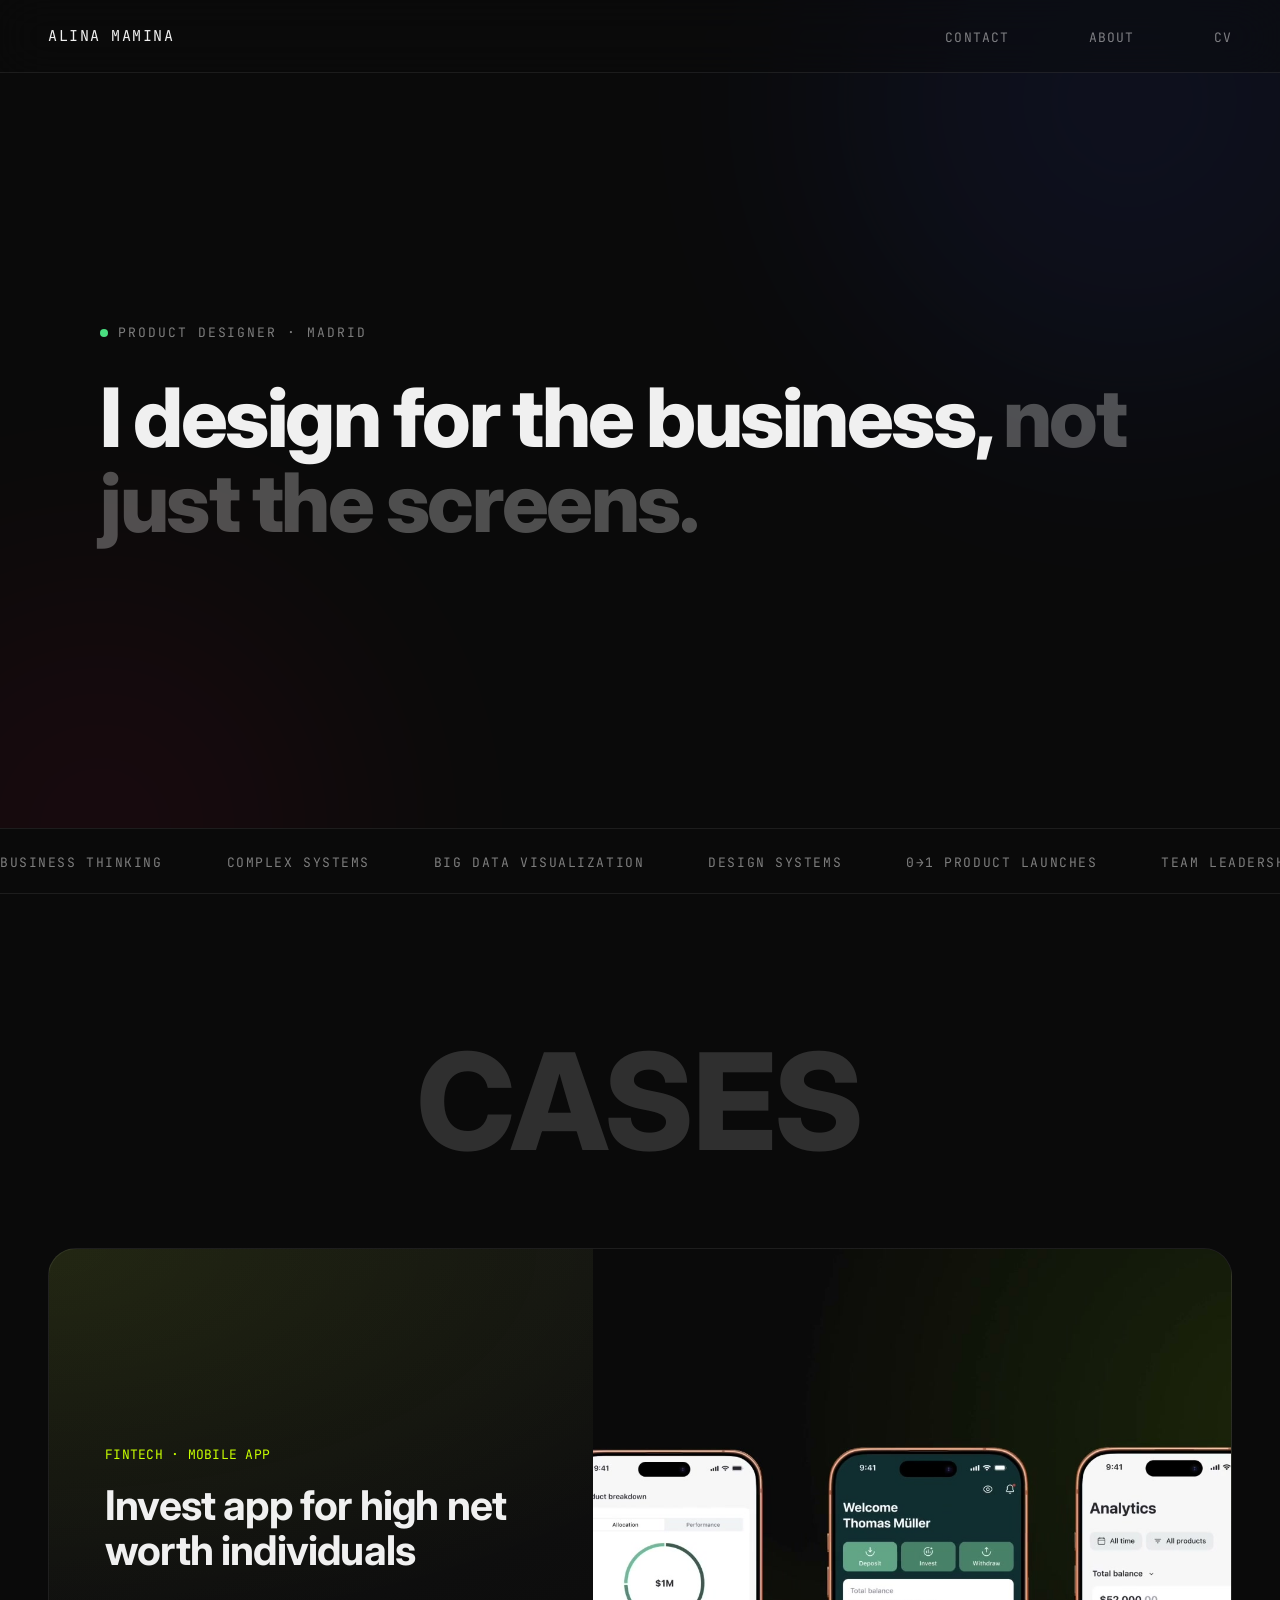
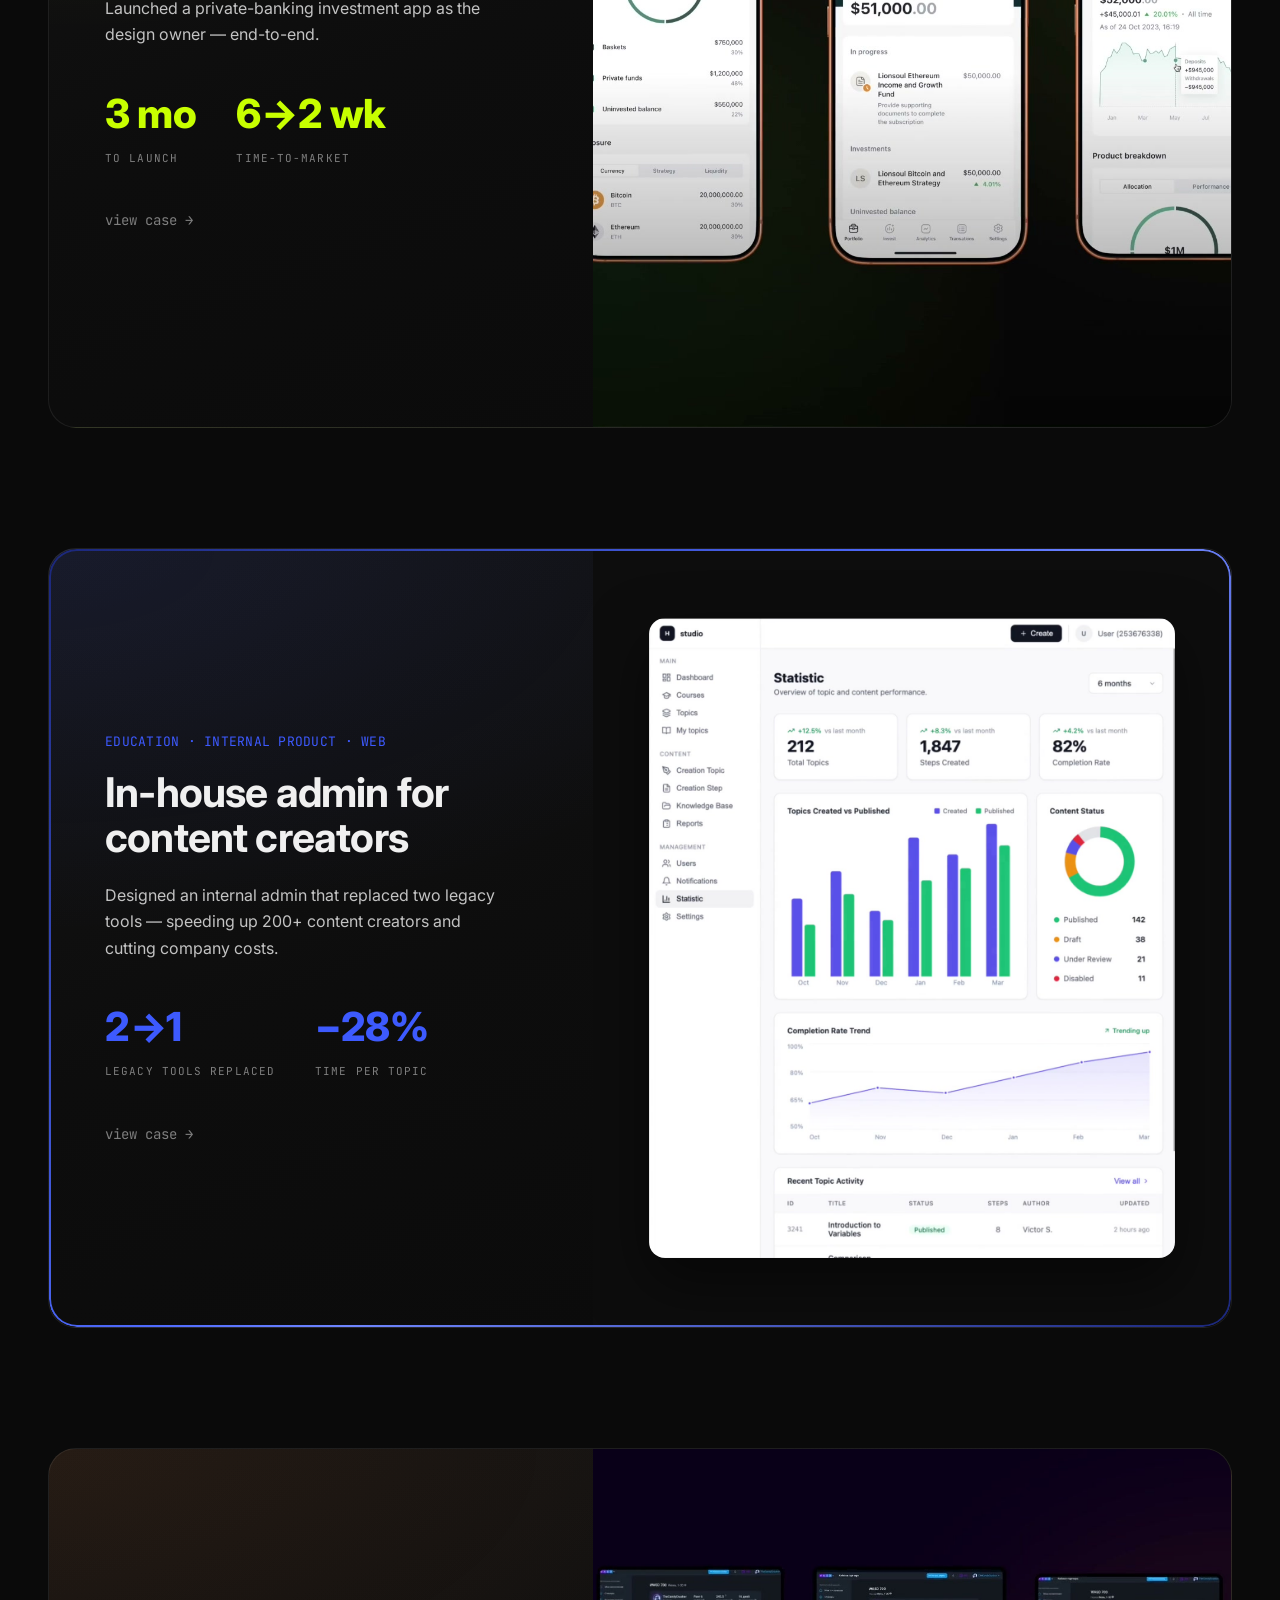
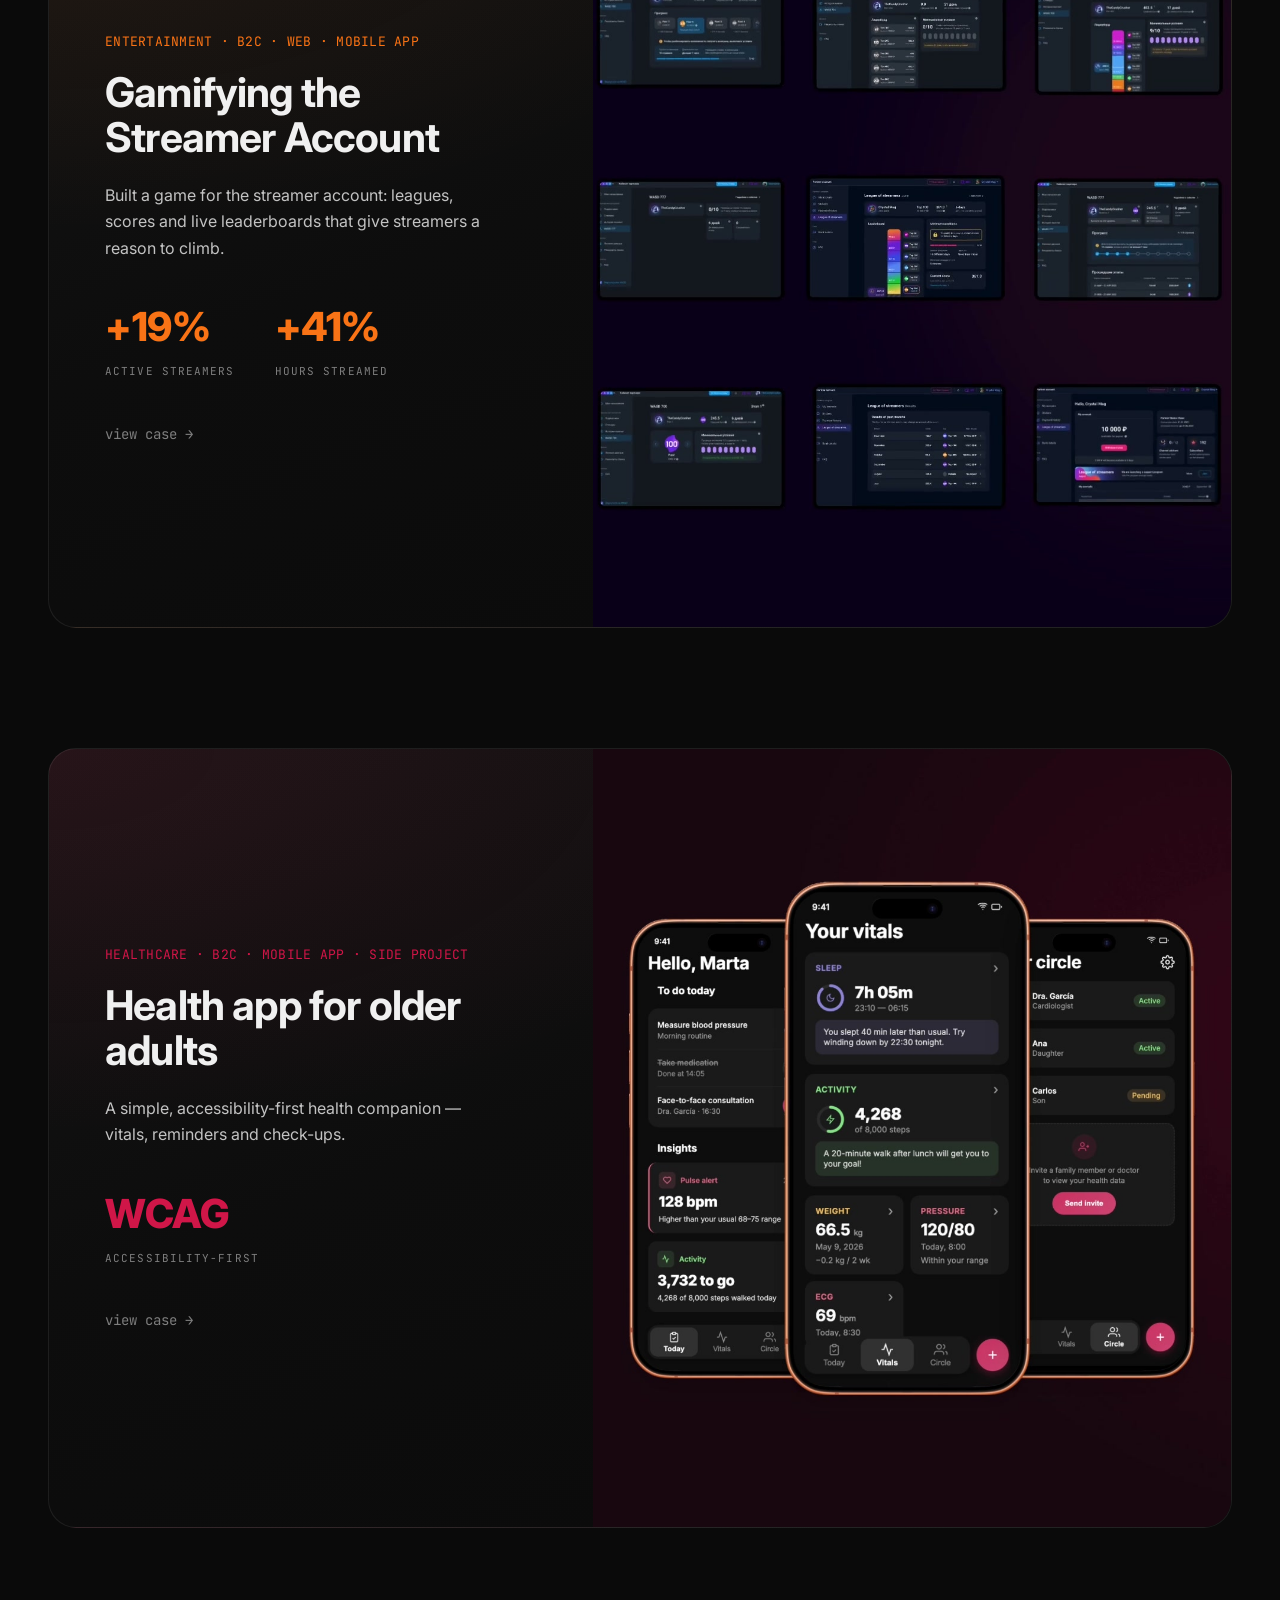
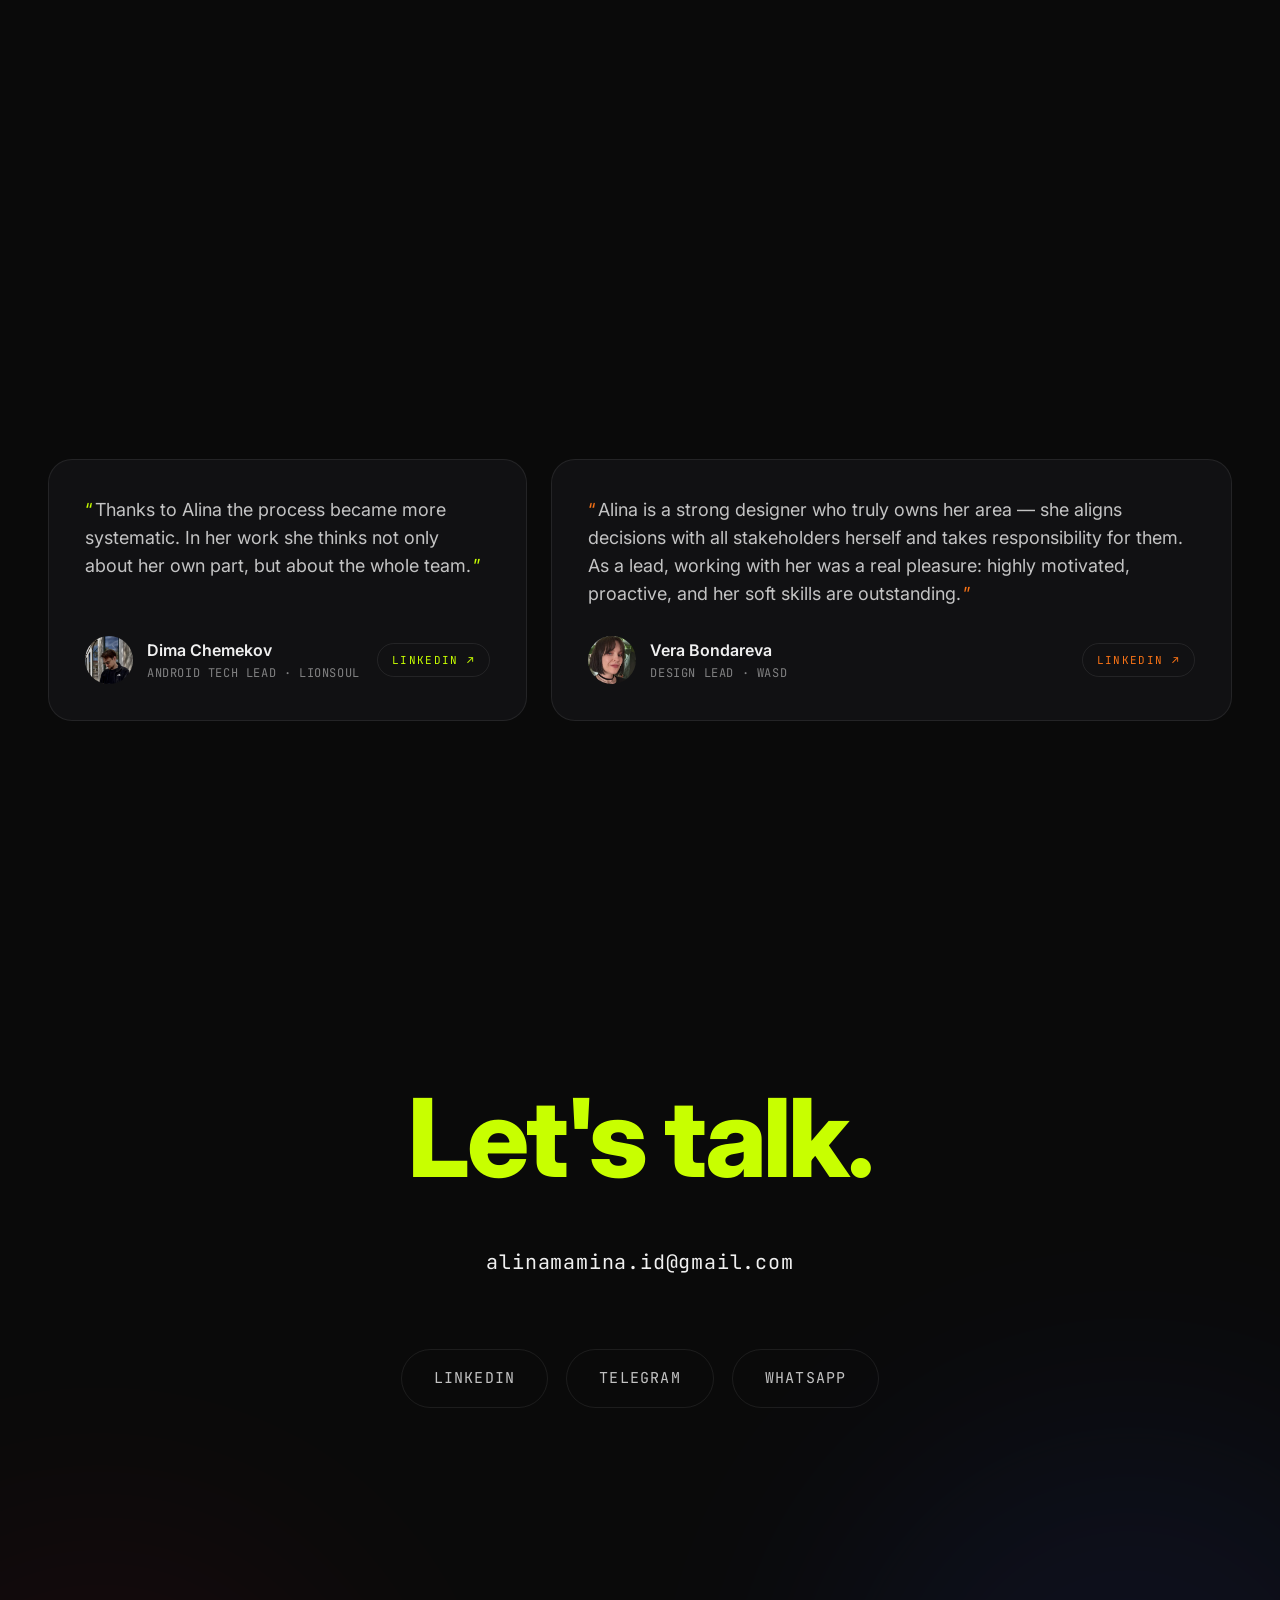
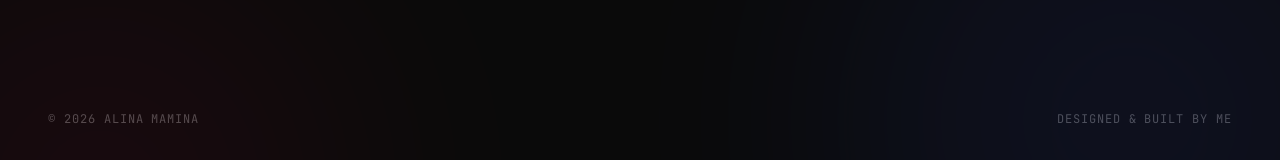
==== index.html @ 45f823ac "Analytics: track CV opens, social link clicks (platform), Health vision-filter tests" ====
<!doctype html>
<html lang="en">
<head>
<meta charset="utf-8">
<meta name="viewport" content="width=device-width,initial-scale=1">
<title>Alina Mamina — Product Designer</title>
<meta name="description" content="Product designer with a business mindset.">
<meta name="author" content="Alina Mamina">
<meta name="theme-color" content="#0a0a0a">
<link rel="icon" type="image/svg+xml" href="assets/favicon.svg">
<meta property="og:type" content="website">
<meta property="og:title" content="Alina Mamina — Product Designer">
<meta property="og:description" content="Product designer with a business mindset.">
<meta property="og:image" content="https://alinamamina-design.github.io/portfolio/covers/og-home.png">
<meta property="og:url" content="https://alinamamina-design.github.io/portfolio/">
<meta name="twitter:card" content="summary_large_image">
<link rel="preconnect" href="https://fonts.googleapis.com">
<link rel="preconnect" href="https://fonts.gstatic.com" crossorigin>
<link href="https://fonts.googleapis.com/css2?family=Inter:wght@300;400;500;600;700;800&family=JetBrains+Mono:wght@400;500;700&display=swap" rel="stylesheet">
<style>
*, *::before, *::after { box-sizing: border-box; margin: 0; padding: 0; }
:root{
  --bg:#0a0a0a; --surface:#111113; --border:rgba(255,255,255,0.08);
  --text:#f0f0f0; --text-80:rgba(240,240,240,0.8); --text-50:rgba(240,240,240,0.5); --text-30:rgba(240,240,240,0.3);
  --mono:'JetBrains Mono',monospace; --sans:'Inter',system-ui,sans-serif;
  --c-hyper:#3d5afe; --c-wasd:#f97316; --c-lion:#c8ff00; --c-health:#D01648;
}
html{scroll-behavior:smooth;overflow-x:hidden}
body{background:var(--bg);color:var(--text);font-family:var(--sans);line-height:1.5;overflow-x:hidden;-webkit-font-smoothing:antialiased}
img{display:block;max-width:100%}
video{display:block}
a{color:inherit;text-decoration:none}
.container{max-width:1280px;margin:0 auto;padding:0 48px}

/* ── Nav ── */
.nav{position:fixed;top:0;left:0;right:0;z-index:100;display:flex;align-items:center;justify-content:space-between;
  padding:24px 48px;background:rgba(10,10,10,0.4);backdrop-filter:blur(24px);-webkit-backdrop-filter:blur(24px);border-bottom:1px solid var(--border)}
.nav-logo{font-family:var(--mono);font-size:15px;letter-spacing:.1em;text-transform:uppercase;color:var(--text)}
.nav-links{display:flex;gap:80px;list-style:none}
.nav-links a{font-family:var(--mono);font-size:13px;letter-spacing:.08em;text-transform:uppercase;color:var(--text-50);transition:color .2s}
.nav-links a:hover{color:var(--text)}
.nav-burger{display:none;background:transparent;border:0;cursor:pointer;width:32px;height:32px;padding:0;position:relative;z-index:101}
.nav-burger span{display:block;position:absolute;left:6px;right:6px;height:1.5px;background:var(--text);border-radius:1px;transition:transform .25s,opacity .2s,top .25s}
.nav-burger span:nth-child(1){top:10px}
.nav-burger span:nth-child(2){top:15px}
.nav-burger span:nth-child(3){top:20px}
body.menu-open .nav-burger span:nth-child(1){top:15px;transform:rotate(45deg)}
body.menu-open .nav-burger span:nth-child(2){opacity:0}
body.menu-open .nav-burger span:nth-child(3){top:15px;transform:rotate(-45deg)}

/* ── Section label ── */
.section-label{font-family:var(--mono);font-size:11px;letter-spacing:.15em;text-transform:uppercase;color:var(--text-50);margin-bottom:16px;display:flex;align-items:center;gap:8px}
.section-label::before{content:'//';color:var(--text-30)}

/* ── Hero ── */
.hero{min-height:92vh;display:flex;flex-direction:column;justify-content:center;position:relative;overflow:hidden;padding-top:80px}
.hero-glow{position:absolute;inset:0;pointer-events:none;z-index:0}
.hero-glow::before{content:'';position:absolute;top:-200px;right:-150px;width:600px;height:600px;border-radius:50%;background:var(--c-hyper);opacity:.08;filter:blur(120px)}
.hero-glow::after{content:'';position:absolute;bottom:-250px;left:-150px;width:500px;height:500px;border-radius:50%;background:var(--c-health);opacity:.07;filter:blur(120px)}
.hero-inner{position:relative;z-index:2}
.hero-kicker{font-family:var(--mono);font-size:13px;letter-spacing:.15em;text-transform:uppercase;color:var(--text-50);margin-bottom:32px;display:flex;align-items:center;gap:10px}
.hero-kicker .dot{width:8px;height:8px;border-radius:50%;background:#4ade80;display:inline-block;animation:pulse 2s infinite}
@keyframes pulse{0%,100%{opacity:1}50%{opacity:.4}}
.hero-title{font-size:clamp(44px,6.4vw,92px);font-weight:800;letter-spacing:-0.03em;line-height:1.04;max-width:1080px;margin-bottom:40px}
.hero-title .dim{color:var(--text-30)}
.hero-sub{font-size:19px;line-height:1.65;color:var(--text-80);max-width:560px;margin-bottom:56px}
.hero-row{display:flex;align-items:center;gap:40px;flex-wrap:wrap}
.hero-btn{font-family:var(--mono);font-size:14px;letter-spacing:.08em;text-transform:uppercase;color:var(--bg);background:var(--text);padding:16px 32px;border-radius:100px;transition:transform .25s,opacity .25s;display:inline-block}
.hero-btn:hover{transform:translateY(-2px);opacity:.9}
.hero-link{font-family:var(--mono);font-size:14px;letter-spacing:.08em;text-transform:uppercase;color:var(--text-50);transition:color .25s}
.hero-link:hover{color:var(--text)}

/* ── Marquee strip ── */
.strip{border-top:1px solid var(--border);border-bottom:1px solid var(--border);padding:20px 0;overflow:hidden;white-space:nowrap;position:relative;z-index:2;background:var(--bg)}
.strip-track{display:inline-block;animation:marquee 40s linear infinite}
.strip span{font-family:var(--mono);font-size:13px;letter-spacing:.12em;text-transform:uppercase;color:var(--text-50);margin-right:64px}
@keyframes marquee{from{transform:translateX(0)}to{transform:translateX(-50%)}}

/* ── Section heading ── */
.work{padding:140px 0 60px}
.work-head{display:flex;justify-content:center;margin-bottom:80px}
.ghost-title{font-size:clamp(64px,10.5vw,170px);font-weight:800;letter-spacing:-0.01em;line-height:1;text-transform:uppercase;white-space:nowrap;user-select:none;color:rgba(240,240,240,0.16)}

/* ── Case card (generalized from WASD card) ── */
.cases{display:flex;flex-direction:column;gap:120px}
.case{position:relative;display:grid;grid-template-columns:.92fr 1.08fr;height:780px;
  background:radial-gradient(120% 90% at 0% 0%, var(--glow), transparent 55%),linear-gradient(160deg,#141414 0%,#0d0d0d 45%,#0a0a0a 100%);
  border:1px solid var(--border);border-radius:28px;overflow:hidden;transform:translateZ(0);transition:box-shadow .35s ease}
.case::after{content:'';position:absolute;top:-120px;right:-100px;width:460px;height:460px;border-radius:50%;background:var(--c);opacity:.10;filter:blur(120px);pointer-events:none;z-index:0;transition:opacity .35s}
.case-text{position:relative;z-index:2;padding:56px;display:flex;flex-direction:column;justify-content:center}
.case .tag{font-family:var(--mono);font-size:13px;color:var(--c);letter-spacing:.02em;display:block;margin-bottom:18px}
.case .title{font-weight:700;letter-spacing:-0.02em;line-height:1.1;font-size:clamp(32px,3.2vw,46px)}
.case .desc{color:var(--text-80);line-height:1.65;margin-top:22px;max-width:92%}
.case .stats{display:flex;gap:40px;margin-top:36px}
.case .stat-num{font-size:40px;font-weight:800;color:var(--c);letter-spacing:-0.01em}
.case .stat-lbl{font-family:var(--mono);font-size:11px;letter-spacing:.1em;text-transform:uppercase;color:var(--text-50);margin-top:6px}
.case .cta{font-family:var(--mono);font-size:14px;color:var(--text-50);margin-top:44px;display:inline-flex;align-items:center;gap:8px;transition:color .25s}
.case .cta .arrow{transition:transform .3s ease}

.case-media{position:relative;z-index:1;overflow:hidden;display:flex;align-items:center;justify-content:center;background:var(--media)}
/* fill media (video / wide screenshot) */
.case-media.cover video,.case-media.cover img{width:100%;height:100%;object-fit:cover}
.case-media.hover-rev{position:relative}
.case-media.hover-rev video{position:absolute;inset:0;transition:opacity .15s linear}
.case-media.hover-rev .v-rev{opacity:0}
.case-media.hover-rev.is-rev .v-fwd{opacity:0}
.case-media.hover-rev.is-rev .v-rev{opacity:1}
/* framed media (floating UI with padding + rounded corners) */
.case-media.framed{padding:56px;position:relative;z-index:1;background:#0d0d0d}
.case-media.framed video,.case-media.framed img{width:auto;height:auto;max-width:100%;max-height:100%;object-fit:contain;border-radius:16px;box-shadow:0 24px 60px rgba(0,0,0,.5)}
/* device media (portrait phone) */
.case-media.device{align-items:flex-end}
.case-media.device::before{content:'';position:absolute;inset:0;background:radial-gradient(75% 75% at 50% 25%, var(--glow2,rgba(255,255,255,.10)), transparent 70%)}
.case-media.device img{position:relative;z-index:2;width:58%;transform:translateY(8%);filter:drop-shadow(0 26px 56px rgba(0,0,0,.5))}

.case.gborder::before{content:'';position:absolute;inset:0;border-radius:28px;padding:2px;
  background:linear-gradient(135deg,#1b277a 0%,#4f6bff 45%,#6f86ff 55%,#1b277a 100%);
  -webkit-mask:linear-gradient(#000 0 0) content-box,linear-gradient(#000 0 0);
  -webkit-mask-composite:xor;mask-composite:exclude;pointer-events:none;z-index:4}
.case:hover{box-shadow:0 0 0 1px var(--c)}
.case:hover::after{opacity:.20}
.case:hover .cta{color:var(--c)}
.case:hover .cta .arrow{transform:translateX(5px)}

/* ── Testimonials ── */
.quotes{padding:100px 0 60px}
.quotes-head{margin-bottom:56px}
.quotes-title{font-size:clamp(32px,4vw,52px);font-weight:700;letter-spacing:-0.02em;line-height:1.12}
.quotes-title .hl{color:var(--c-health)}
.tgrid{display:grid;grid-template-columns:repeat(12,1fr);gap:24px}
.tcard{background:var(--surface);border:1px solid var(--border);border-radius:24px;padding:36px;display:flex;flex-direction:column;grid-column:span 6}
.tcard.t7{grid-column:span 7}
.tcard.t5{grid-column:span 5}
.tcard.wide{grid-column:1/-1}
.tquote{font-size:18px;line-height:1.55;color:var(--text-80);margin-bottom:28px;flex:1}
.tquote::before{content:'“';color:var(--accent,var(--c-wasd));margin-right:2px}
.tquote::after{content:'”';color:var(--accent,var(--c-wasd));margin-left:2px}
.tauthor{display:flex;align-items:center;gap:14px}
.tphoto{width:48px;height:48px;border-radius:50%;object-fit:cover;flex-shrink:0}
.tinfo{flex:1}
.tname{font-size:16px;font-weight:600}
.trole{font-family:var(--mono);font-size:12px;letter-spacing:.05em;text-transform:uppercase;color:var(--text-50);margin-top:2px}
.tlink{font-family:var(--mono);font-size:11px;letter-spacing:.12em;text-transform:uppercase;color:var(--accent,var(--c-wasd));border:1px solid var(--border);padding:8px 14px;border-radius:100px;transition:border-color .2s}
.tlink:hover{border-color:var(--accent,var(--c-wasd))}

/* ── Contact / footer ── */
.page-end{position:relative;overflow:hidden}
.page-end::before{content:'';position:absolute;bottom:-260px;right:-150px;width:600px;height:600px;border-radius:50%;background:var(--c-hyper);opacity:.08;filter:blur(120px);pointer-events:none}
.page-end::after{content:'';position:absolute;bottom:-280px;left:-150px;width:500px;height:500px;border-radius:50%;background:var(--c-health);opacity:.07;filter:blur(120px);pointer-events:none}
.contact{padding:300px 0 270px;position:relative;text-align:center}
.contact-inner{position:relative;z-index:2}
.contact .section-label{justify-content:center}
.contact-title{font-size:clamp(52px,8.5vw,120px);font-weight:800;letter-spacing:-0.03em;line-height:1.05;margin-bottom:52px;color:var(--c-lion)}
.contact-sub{font-size:18px;color:var(--text-80);max-width:520px;margin:0 auto 44px}
.contact-email{font-family:var(--mono);font-size:clamp(15px,1.8vw,20px);letter-spacing:.04em;color:var(--text);transition:color .25s}
.contact-email:hover{color:var(--c-lion)}
.socials{display:flex;justify-content:center;gap:18px;flex-wrap:wrap;margin-top:72px}
.social-btn{font-family:var(--mono);font-size:15px;letter-spacing:.08em;text-transform:uppercase;color:var(--text-80);border:1px solid var(--border);padding:17px 32px;border-radius:100px;transition:color .25s,border-color .25s,transform .25s}
.social-btn:hover{color:var(--sc,var(--c-lion));border-color:var(--sc,var(--c-lion));transform:translateY(-2px)}
.footer{padding:32px 48px;display:flex;justify-content:space-between;align-items:center}
.footer span{font-family:var(--mono);font-size:12px;letter-spacing:.08em;text-transform:uppercase;color:var(--text-30)}

/* ── Reveal ── */
.reveal{opacity:1;transform:none}
html.js .reveal{opacity:0;transform:translateY(16px);transition:opacity .7s ease,transform .7s ease}
html.js .reveal.visible{opacity:1;transform:none}
@media (prefers-reduced-motion:reduce){*,*::before,*::after{animation-duration:.001ms!important;animation-iteration-count:1!important;transition-duration:.001ms!important;scroll-behavior:auto!important}}

/* ── Responsive ── */
@media (max-width:1000px){
  .nav{flex-wrap:wrap}
  .nav-burger{display:block}
  .nav-links{position:static;flex-basis:100%;min-width:100%;flex-direction:column;gap:0;max-height:0;overflow:hidden;opacity:0;pointer-events:none;transition:max-height .3s ease,opacity .25s ease,padding .3s ease}
  .nav-links a{display:block;font-family:var(--sans);font-size:44px;font-weight:800;letter-spacing:-0.03em;line-height:1.1;text-transform:none;color:#fff;padding:16px 0}
  body.menu-open .nav-links{max-height:80vh;opacity:1;pointer-events:auto;padding:8px 0 16px}
  .case{grid-template-columns:1fr;height:auto}
  .case .cta{display:none}
  .case-media{min-height:300px}
  .case-media.device img{width:46%}
  .tgrid{grid-template-columns:1fr}
  .tcard,.tcard.t7,.tcard.t5{grid-column:auto}
}
@media (max-width:700px){
  .container{padding:0 24px}
  .nav{padding:16px 24px}
  .hero{min-height:88vh;justify-content:flex-start;padding:104px 0 56px}
  .hero-title{font-size:clamp(46px,14vw,68px);margin-bottom:0}
  .work{padding:96px 0 40px}
  .case-text{padding:36px}
  .case .desc{max-width:100%}
  .case .stats{gap:28px}
  .case-media.device img{width:60%}
  .case-media.framed{padding:24px}
  .tcard{padding:28px}
  .contact{padding:90px 0 70px}
  .contact-title{margin-bottom:32px}
  .socials{margin-top:48px}
  .tauthor{flex-wrap:wrap}
  .tlink{flex-basis:100%;text-align:center;margin-top:12px}
  .footer{padding:24px;flex-direction:column;gap:8px}
}
</style>
<script>document.documentElement.classList.add('js')</script>
</head>
<body>

<nav class="nav">
  <a class="nav-logo" href="index.html">Alina Mamina</a>
  <button class="nav-burger" aria-label="Open menu" aria-expanded="false"
    onclick="document.body.classList.toggle('menu-open');this.setAttribute('aria-expanded',document.body.classList.contains('menu-open'));">
    <span></span><span></span><span></span>
  </button>
  <ul class="nav-links">
    <li><a href="#contact">Contact</a></li>
    <li><a href="about.html">About</a></li>
    <li><a href="https://docs.google.com/document/d/14BQ60RLtn9UqW3jtOu4Pa4d_0MMHYRSp/edit" target="_blank" rel="noopener">CV</a></li>
  </ul>
</nav>

<!-- ── Hero ── -->
<header class="hero">
  <div class="hero-glow"></div>
  <div class="container hero-inner">
    <p class="hero-kicker"><span class="dot"></span>Product Designer · Madrid</p>
    <h1 class="hero-title">I design for the business, <span class="dim">not just the screens.</span></h1>
  </div>
</header>

<!-- ── Skills strip ── -->
<div class="strip" aria-hidden="true">
  <div class="strip-track">
    <span>Business thinking</span><span>Complex systems</span><span>Big data visualization</span><span>Design systems</span><span>0→1 product launches</span><span>Team leadership</span><span>End-to-end delivery</span>
    <span>Business thinking</span><span>Complex systems</span><span>Big data visualization</span><span>Design systems</span><span>0→1 product launches</span><span>Team leadership</span><span>End-to-end delivery</span>
  </div>
</div>

<!-- ── Work ── -->
<section class="work" id="work">
  <div class="container">
    <div class="work-head reveal"><h2 class="ghost-title">Cases</h2></div>
    <div class="cases">

      <!-- Lionsoul -->
      <a class="case reveal" href="lionsoul/"
         style="--c:var(--c-lion);--glow:rgba(200,255,0,0.08);--media:#0e3b34;--glow2:rgba(200,255,0,0.10)">
        <div class="case-text">
          <span class="tag">FINTECH · MOBILE APP</span>
          <h2 class="title">Invest app for high net worth individuals</h2>
          <p class="desc">Launched a private-banking investment app as the design owner — end-to-end.</p>
          <div class="stats">
            <div><div class="stat-num">3 mo</div><div class="stat-lbl">To launch</div></div>
            <div><div class="stat-num">6→2 wk</div><div class="stat-lbl">Time-to-market</div></div>
          </div>
          <span class="cta">view case <span class="arrow">→</span></span>
        </div>
        <div class="case-media cover">
          <video class="hover-play" muted playsinline preload="metadata" poster="lionsoul/lion-poster.jpg?v=7">
            <source src="lionsoul/lion-clean.mp4?v=7" type="video/mp4">
          </video>
        </div>
      </a>

      <!-- Hyperstudio -->
      <a class="case gborder reveal" href="hyperstudio/"
         style="--c:var(--c-hyper);--glow:rgba(61,90,254,0.10);--media:#0d0d0d">
        <div class="case-text">
          <span class="tag">EDUCATION · INTERNAL PRODUCT · WEB</span>
          <h2 class="title">In-house admin for content creators</h2>
          <p class="desc">Designed an internal admin that replaced two legacy tools — speeding up 200+ content creators and cutting company costs.</p>
          <div class="stats">
            <div><div class="stat-num">2→1</div><div class="stat-lbl">Legacy tools replaced</div></div>
            <div><div class="stat-num">−28%</div><div class="stat-lbl">Time per topic</div></div>
          </div>
          <span class="cta">view case <span class="arrow">→</span></span>
        </div>
        <div class="case-media framed">
          <video class="hover-play" muted playsinline preload="metadata" poster="hyperstudio/hyper-poster.jpg">
            <source src="hyperstudio/hyper-clean.webm" type="video/webm">
            <source src="hyperstudio/hyper-clean.mp4" type="video/mp4">
          </video>
        </div>
      </a>

      <!-- WASD -->
      <a class="case reveal" href="wasd/"
         style="--c:var(--c-wasd);--glow:rgba(249,115,22,0.08);--media:#140629">
        <div class="case-text">
          <span class="tag">ENTERTAINMENT · B2C · WEB · MOBILE APP</span>
          <h2 class="title">Gamifying the Streamer Account</h2>
          <p class="desc">Built a game for the streamer account: leagues, scores and live leaderboards that give streamers a reason to climb.</p>
          <div class="stats">
            <div><div class="stat-num">+19%</div><div class="stat-lbl">Active streamers</div></div>
            <div><div class="stat-num">+41%</div><div class="stat-lbl">Hours streamed</div></div>
          </div>
          <span class="cta">view case <span class="arrow">→</span></span>
        </div>
        <div class="case-media cover">
          <video class="hover-play" muted playsinline preload="metadata" poster="wasd/wasd-poster.jpg?v=4">
            <source src="wasd/wasd-clean.mp4?v=4" type="video/mp4">
          </video>
        </div>
      </a>

      <!-- Health -->
      <a class="case reveal" href="healthcare/"
         style="--c:var(--c-health);--glow:rgba(208,22,72,0.10);--media:#19090f;--glow2:rgba(208,22,72,0.16)">
        <div class="case-text">
          <span class="tag">HEALTHCARE · B2C · MOBILE APP · SIDE PROJECT</span>
          <h2 class="title">Health app for older adults</h2>
          <p class="desc">A simple, accessibility-first health companion — vitals, reminders and check-ups.</p>
          <div class="stats">
            <div><div class="stat-num">WCAG</div><div class="stat-lbl">Accessibility-first</div></div>
          </div>
          <span class="cta">view case <span class="arrow">→</span></span>
        </div>
        <div class="case-media cover">
          <video class="hover-play" muted playsinline preload="metadata" poster="healthcare/health-poster.jpg">
            <source src="healthcare/health-clean.mp4" type="video/mp4">
          </video>
        </div>
      </a>

    </div>
  </div>
</section>

<!-- ── Testimonials ── -->
<section class="quotes" id="testimonials">
  <div class="container">
    <div class="quotes-head reveal">
      <h2 class="quotes-title">What leads and teammates <span class="hl">say.</span></h2>
    </div>
    <div class="tgrid">

      <div class="tcard t7 reveal" style="--accent:var(--c-hyper)">
        <p class="tquote">I recommend working with Alina to everyone. She has sharp business thinking — she considers not only her own area of responsibility, but how it affects the whole product and what impact it has on users.</p>
        <div class="tauthor">
          <img class="tphoto" width="48" height="48" src="hyperstudio/1665241425118.jpeg" alt="Daria Becker">
          <div class="tinfo"><div class="tname">Daria Becker</div><div class="trole">Head of Product · Hyperskill</div></div>
          <a class="tlink" href="https://www.linkedin.com/in/dariabecker/" target="_blank" rel="noopener">LinkedIn ↗</a>
        </div>
      </div>

      <div class="tcard t5 reveal" style="--accent:var(--c-lion)">
        <p class="tquote">I really enjoyed working with Alina — she works fast without losing quality in the details.</p>
        <div class="tauthor">
          <img class="tphoto" width="48" height="48" src="lionsoul/images/lead-ios.jpeg" alt="Alexei Mikhailov">
          <div class="tinfo"><div class="tname">Alexei Mikhailov</div><div class="trole">iOS Tech Lead · Lionsoul</div></div>
          <a class="tlink" href="https://www.linkedin.com/in/mikhailoval/" target="_blank" rel="noopener">LinkedIn ↗</a>
        </div>
      </div>

      <div class="tcard t5 reveal" style="--accent:var(--c-lion)">
        <p class="tquote">Thanks to Alina the process became more systematic. In her work she thinks not only about her own part, but about the whole team.</p>
        <div class="tauthor">
          <img class="tphoto" width="48" height="48" src="lionsoul/images/lead-android.jpeg" alt="Dima Chemekov">
          <div class="tinfo"><div class="tname">Dima Chemekov</div><div class="trole">Android Tech Lead · Lionsoul</div></div>
          <a class="tlink" href="https://www.linkedin.com/in/d-chemekov/" target="_blank" rel="noopener">LinkedIn ↗</a>
        </div>
      </div>

      <div class="tcard t7 reveal" style="--accent:var(--c-wasd)">
        <p class="tquote">Alina is a strong designer who truly owns her area — she aligns decisions with all stakeholders herself and takes responsibility for them. As a lead, working with her was a real pleasure: highly motivated, proactive, and her soft skills are outstanding.</p>
        <div class="tauthor">
          <img class="tphoto" width="48" height="48" src="wasd/Vera.webp" alt="Vera Bondareva">
          <div class="tinfo"><div class="tname">Vera Bondareva</div><div class="trole">Design Lead · WASD</div></div>
          <a class="tlink" href="#">LinkedIn ↗</a>
        </div>
      </div>

    </div>
  </div>
</section>

<!-- ── Contact ── -->
<div class="page-end">
<section class="contact" id="contact">
  <div class="container contact-inner">
    <h2 class="contact-title">Let's talk.</h2>
    <a class="contact-email" href="mailto:alinamamina.id@gmail.com">alinamamina.id@gmail.com</a>
    <div class="socials">
      <a class="social-btn" style="--sc:var(--c-hyper)" href="https://www.linkedin.com/in/alina-m-id/" target="_blank" rel="noopener">LinkedIn</a>
      <a class="social-btn" style="--sc:var(--c-wasd)" href="https://t.me/alina_m_id" target="_blank" rel="noopener">Telegram</a>
      <a class="social-btn" style="--sc:var(--c-health)" href="https://wa.me/79851116008" target="_blank" rel="noopener">WhatsApp</a>
    </div>
  </div>
</section>

<footer class="footer">
  <span>© 2026 Alina Mamina</span>
  <span>Designed &amp; built by me</span>
</footer>
</div>

<script>
// Play case videos once on hover, reset on leave
document.querySelectorAll('video.hover-play').forEach(v=>{
  const card = v.closest('.case') || v;
  v.loop = false;
  v.addEventListener('ended', ()=>{ v.load(); });            // settle back to poster
  card.addEventListener('mouseenter', ()=>{ try{ v.currentTime = 0; v.play(); }catch(e){} });
  card.addEventListener('mouseleave', ()=>{ v.pause(); v.currentTime = 0; v.load(); });
});

// Loop while hovering, reset to poster on leave
document.querySelectorAll('video.hover-loop').forEach(v=>{
  const card = v.closest('.case') || v;
  card.addEventListener('mouseenter', ()=>{ v.play().catch(()=>{}); });
  card.addEventListener('mouseleave', ()=>{ v.pause(); v.currentTime = 0; v.load(); });
});

// Ping-pong (forward ↔ reverse) on hover
document.querySelectorAll('.case-media.hover-rev').forEach(m=>{
  const fwd = m.querySelector('.v-fwd'), rev = m.querySelector('.v-rev');
  const card = m.closest('.case') || m;
  let hovering = false;
  fwd.loop = false; rev.loop = false;
  function safePlay(v){
    try { v.currentTime = 0; } catch(e){}
    const p = v.play();
    if (p && p.catch) p.catch(()=>{ v.addEventListener('canplay', ()=>{ if(hovering) v.play().catch(()=>{}); }, {once:true}); });
  }
  const playFwd = ()=>{ m.classList.remove('is-rev'); safePlay(fwd); };
  const playRev = ()=>{ m.classList.add('is-rev'); safePlay(rev); };
  fwd.addEventListener('ended', ()=>{ if(hovering) playRev(); });
  rev.addEventListener('ended', ()=>{ if(hovering) playFwd(); });
  card.addEventListener('mouseenter', ()=>{ hovering = true; playRev(); });
  card.addEventListener('mouseleave', ()=>{ hovering = false; fwd.pause(); rev.pause(); m.classList.remove('is-rev'); });
  // warm up so the first hover plays instantly
  fwd.load(); rev.load();
});

const io = new IntersectionObserver((entries)=>{
  entries.forEach(e=>{ if(e.isIntersecting){ e.target.classList.add('visible'); io.unobserve(e.target);} });
},{threshold:0.12});
document.querySelectorAll('.reveal').forEach(el=>io.observe(el));

// Close mobile menu after tapping a nav link
document.querySelectorAll('.nav-links a').forEach(function(a){
  a.addEventListener('click', function(){
    document.body.classList.remove('menu-open');
    var b=document.querySelector('.nav-burger'); if(b) b.setAttribute('aria-expanded','false');
  });
});
</script>

<script src="assets/analytics.js?v=5" defer></script>
</body>
</html>
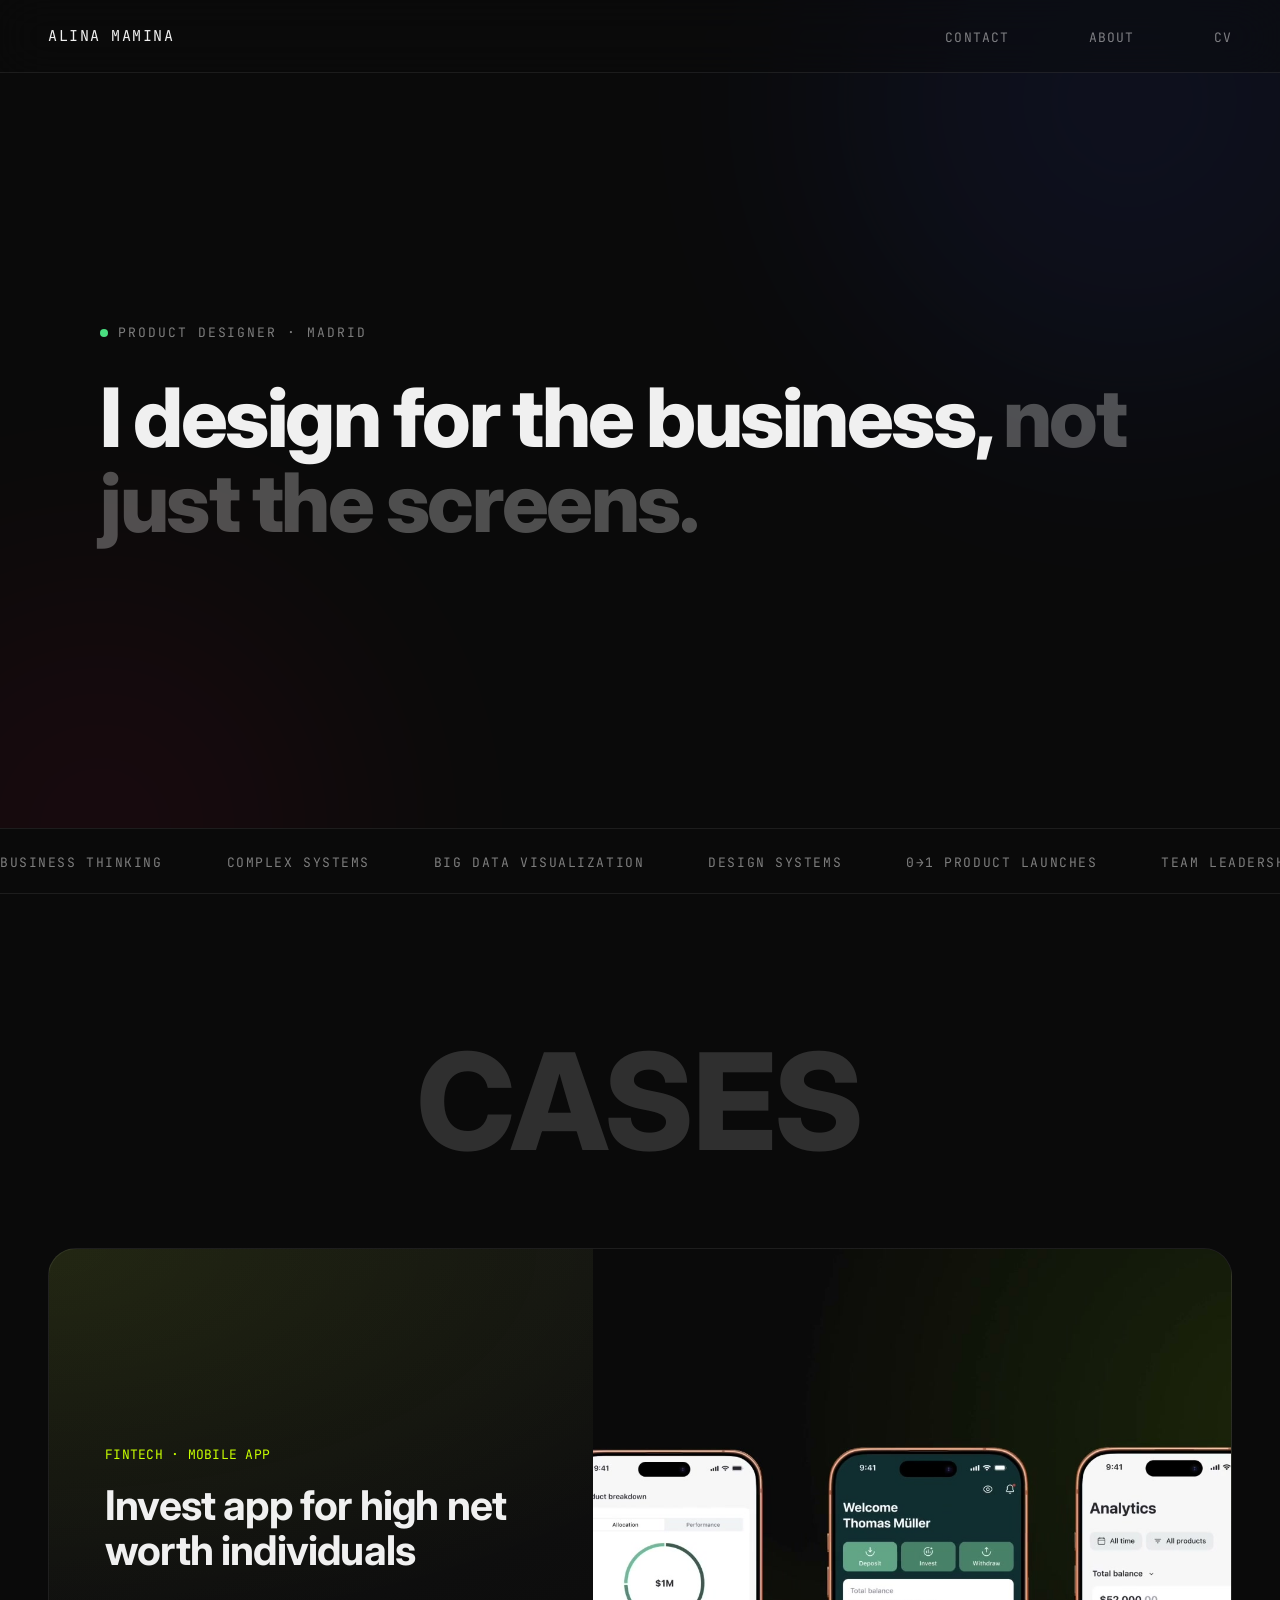
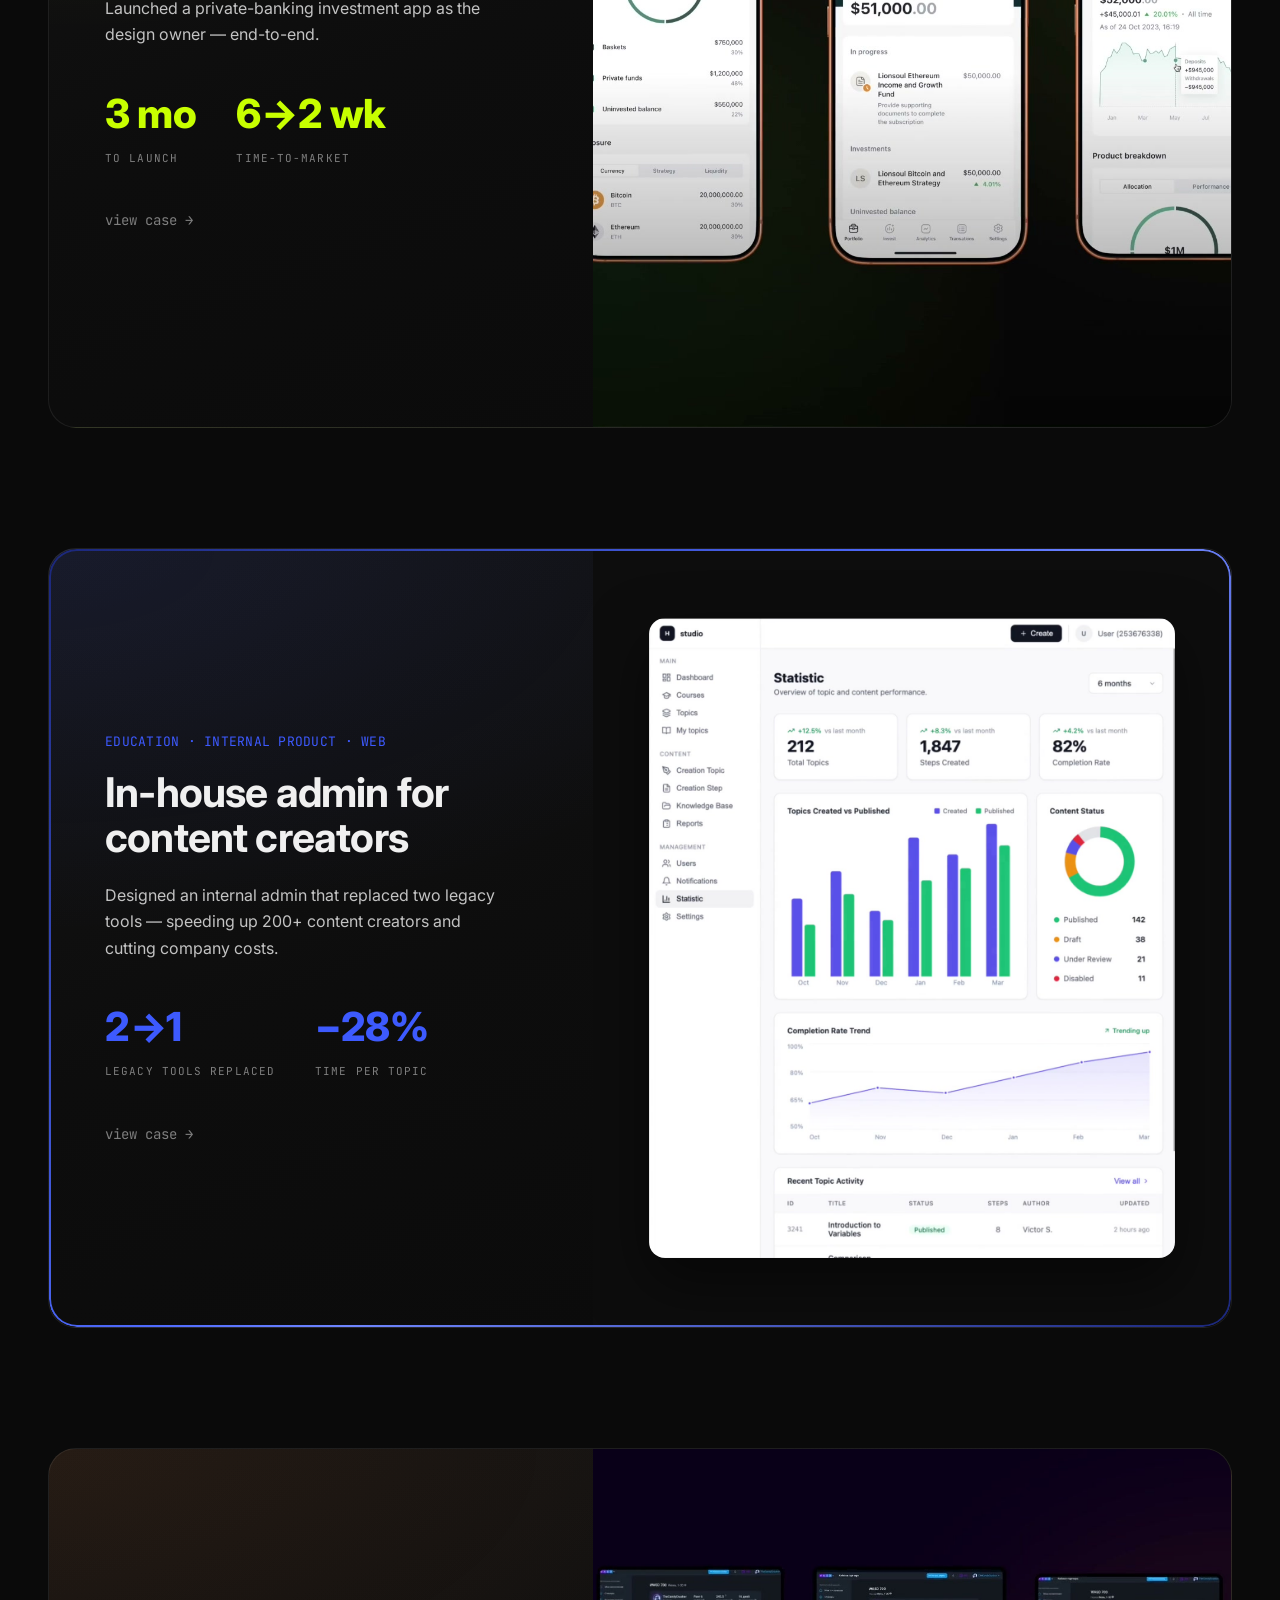
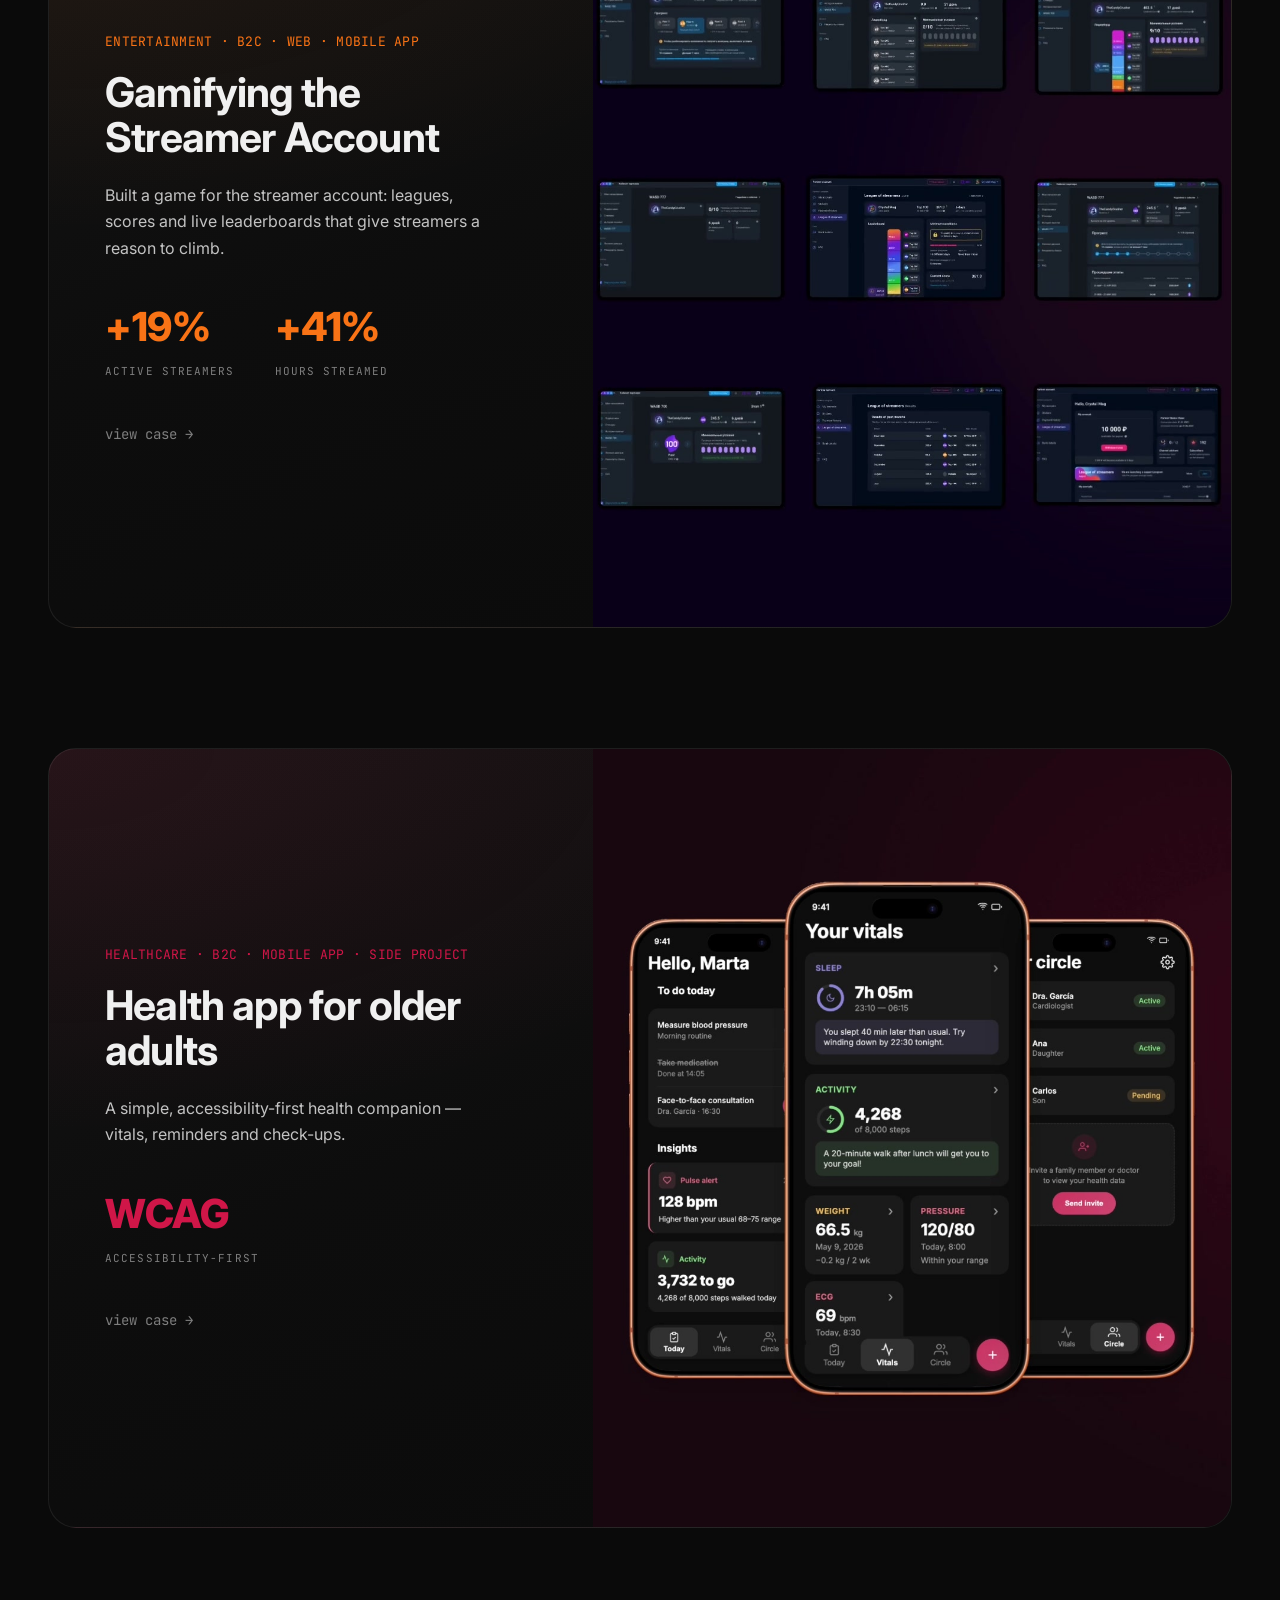
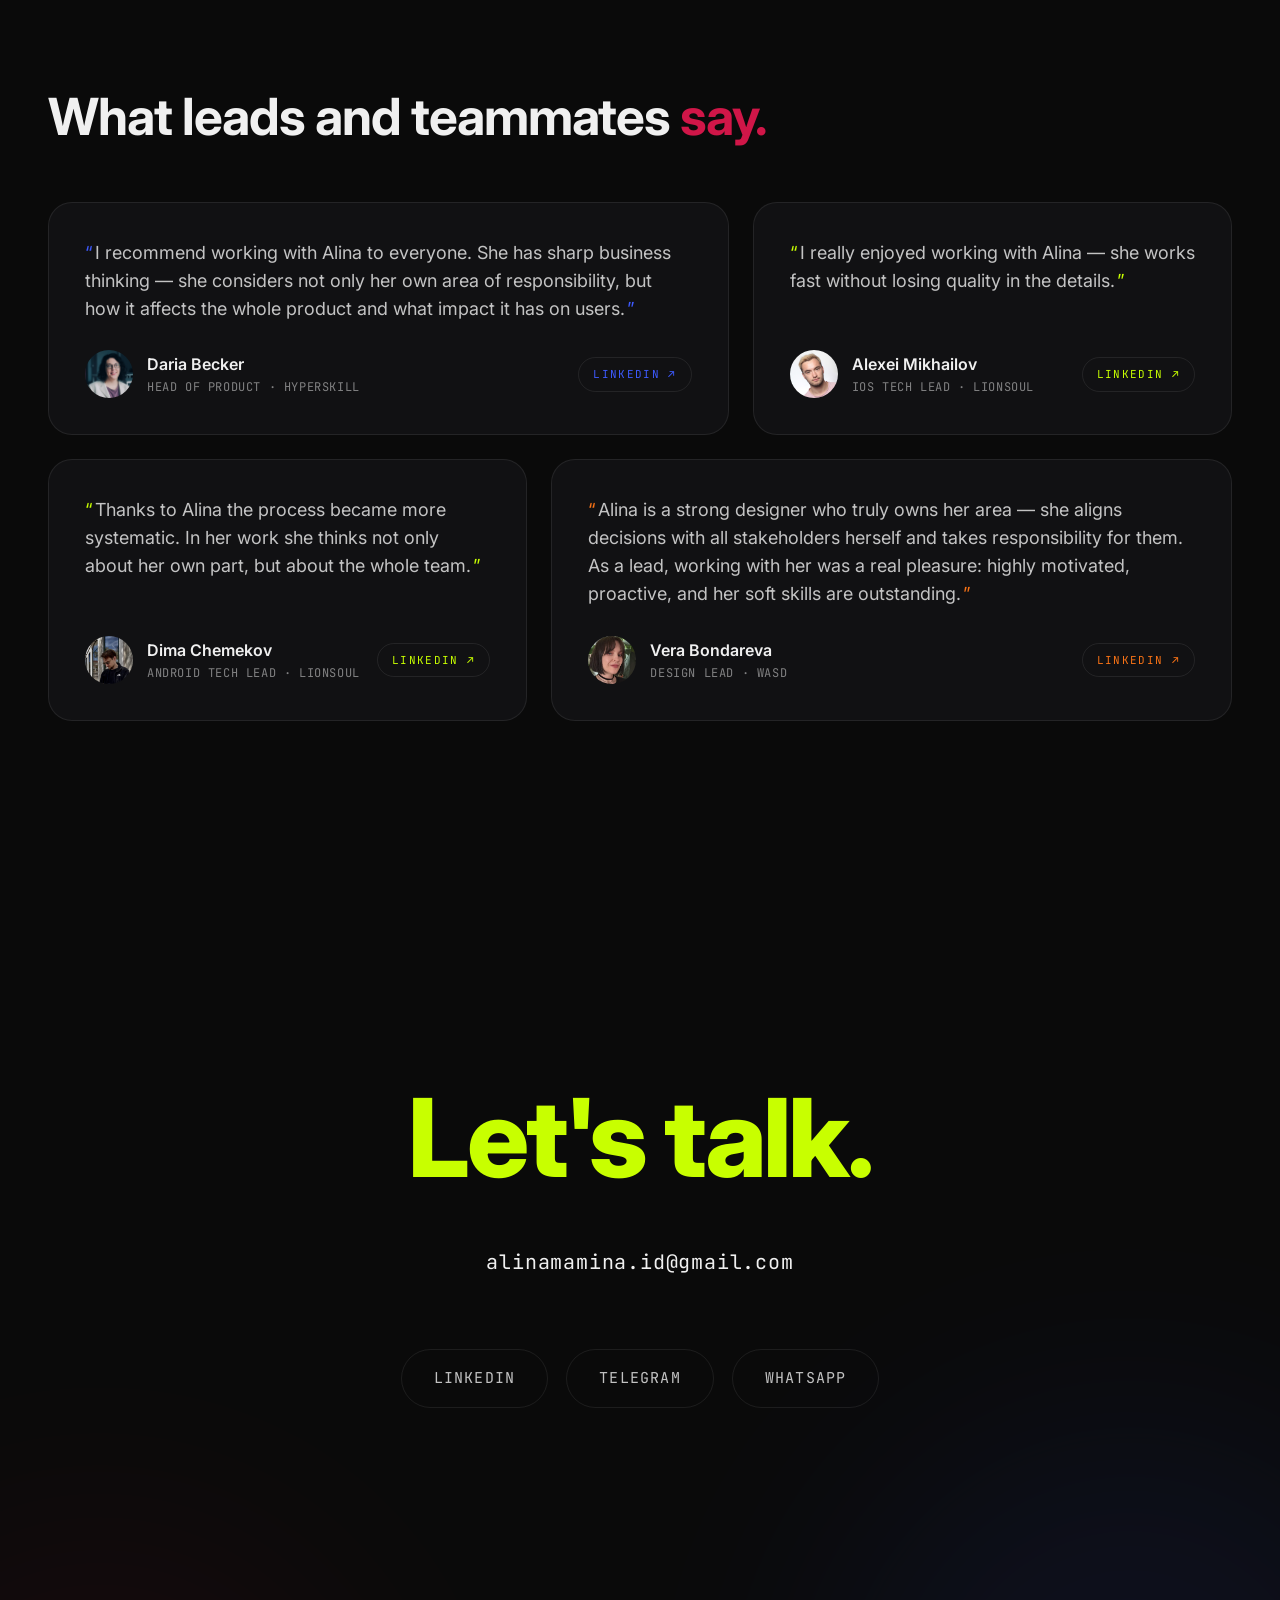
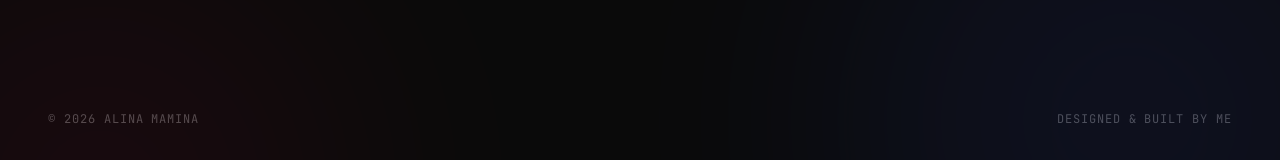
==== commit 225ba0e0: "Analytics: attach short page_name to all events for clean chart grouping" ====
--- a/index.html
+++ b/index.html
@@ -444,6 +444,6 @@
 });
 </script>
 
-<script src="assets/analytics.js?v=5" defer></script>
+<script src="assets/analytics.js?v=6" defer></script>
 </body>
 </html>
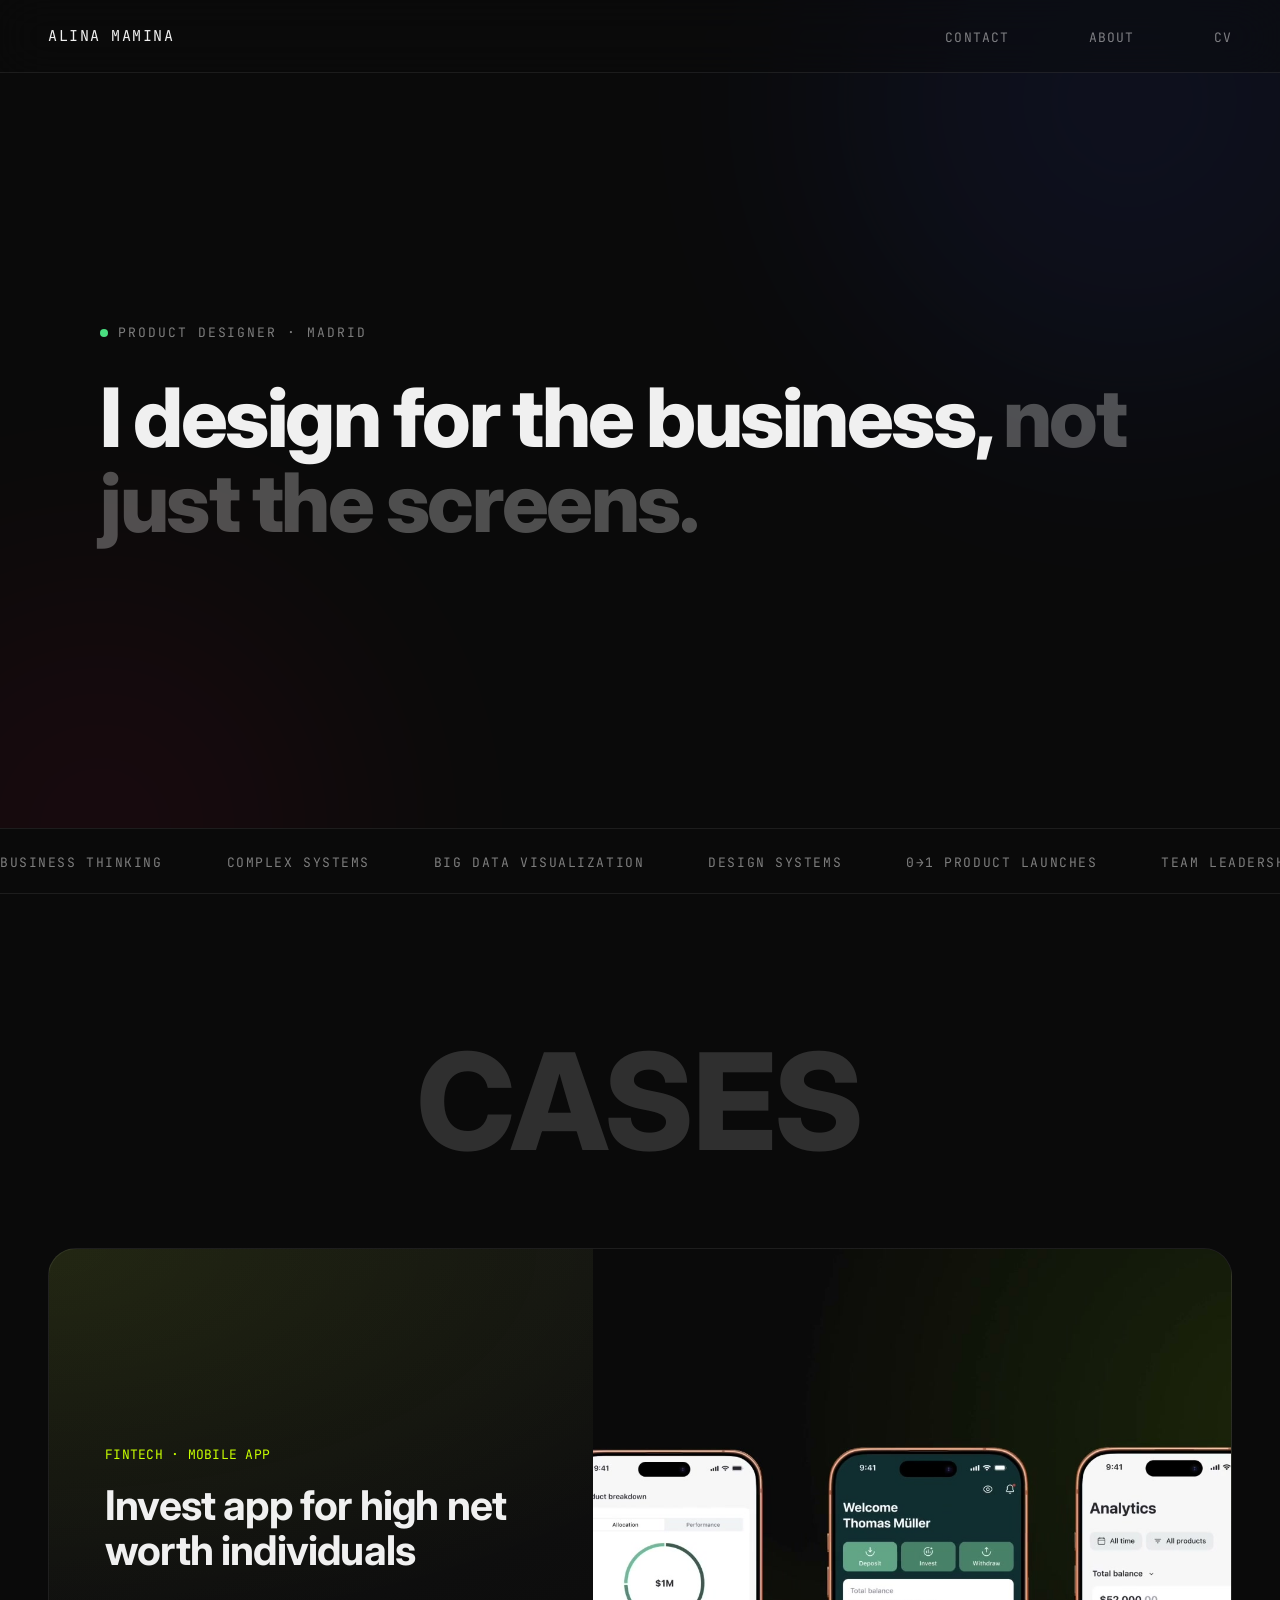
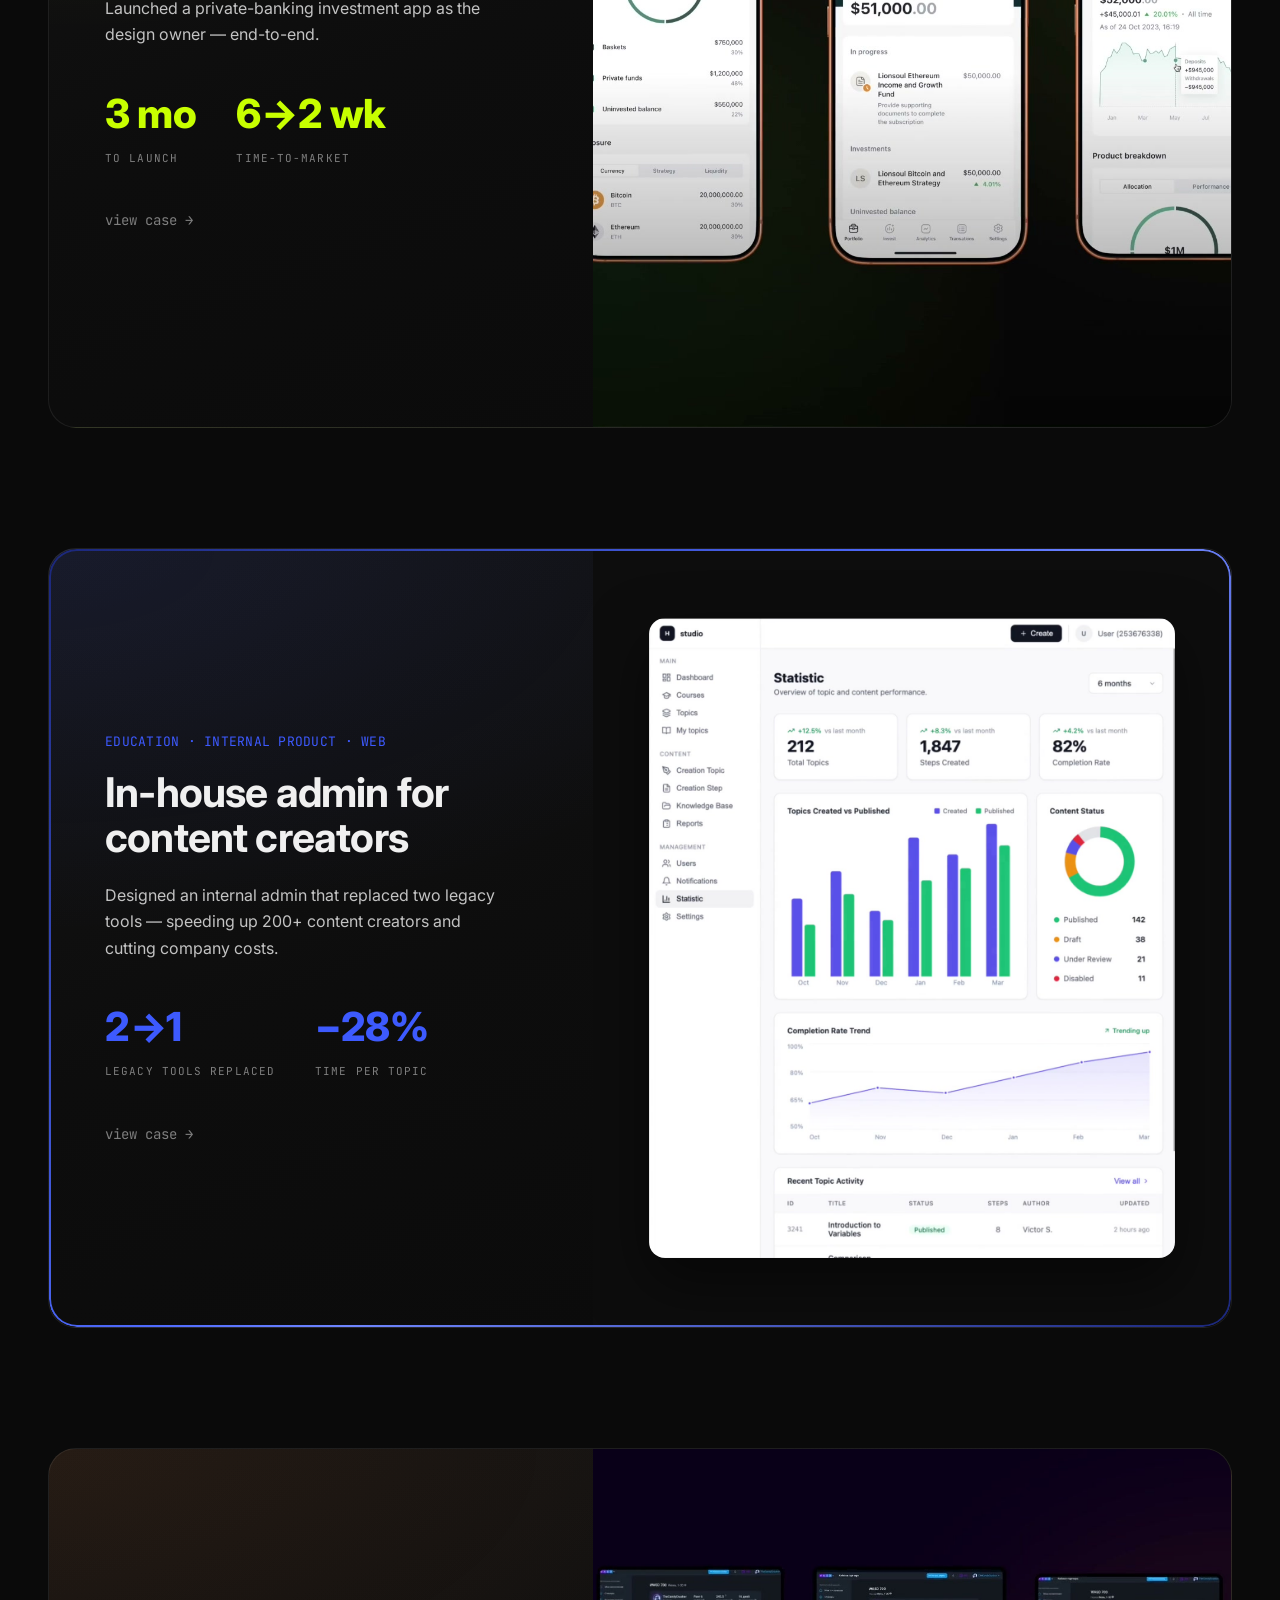
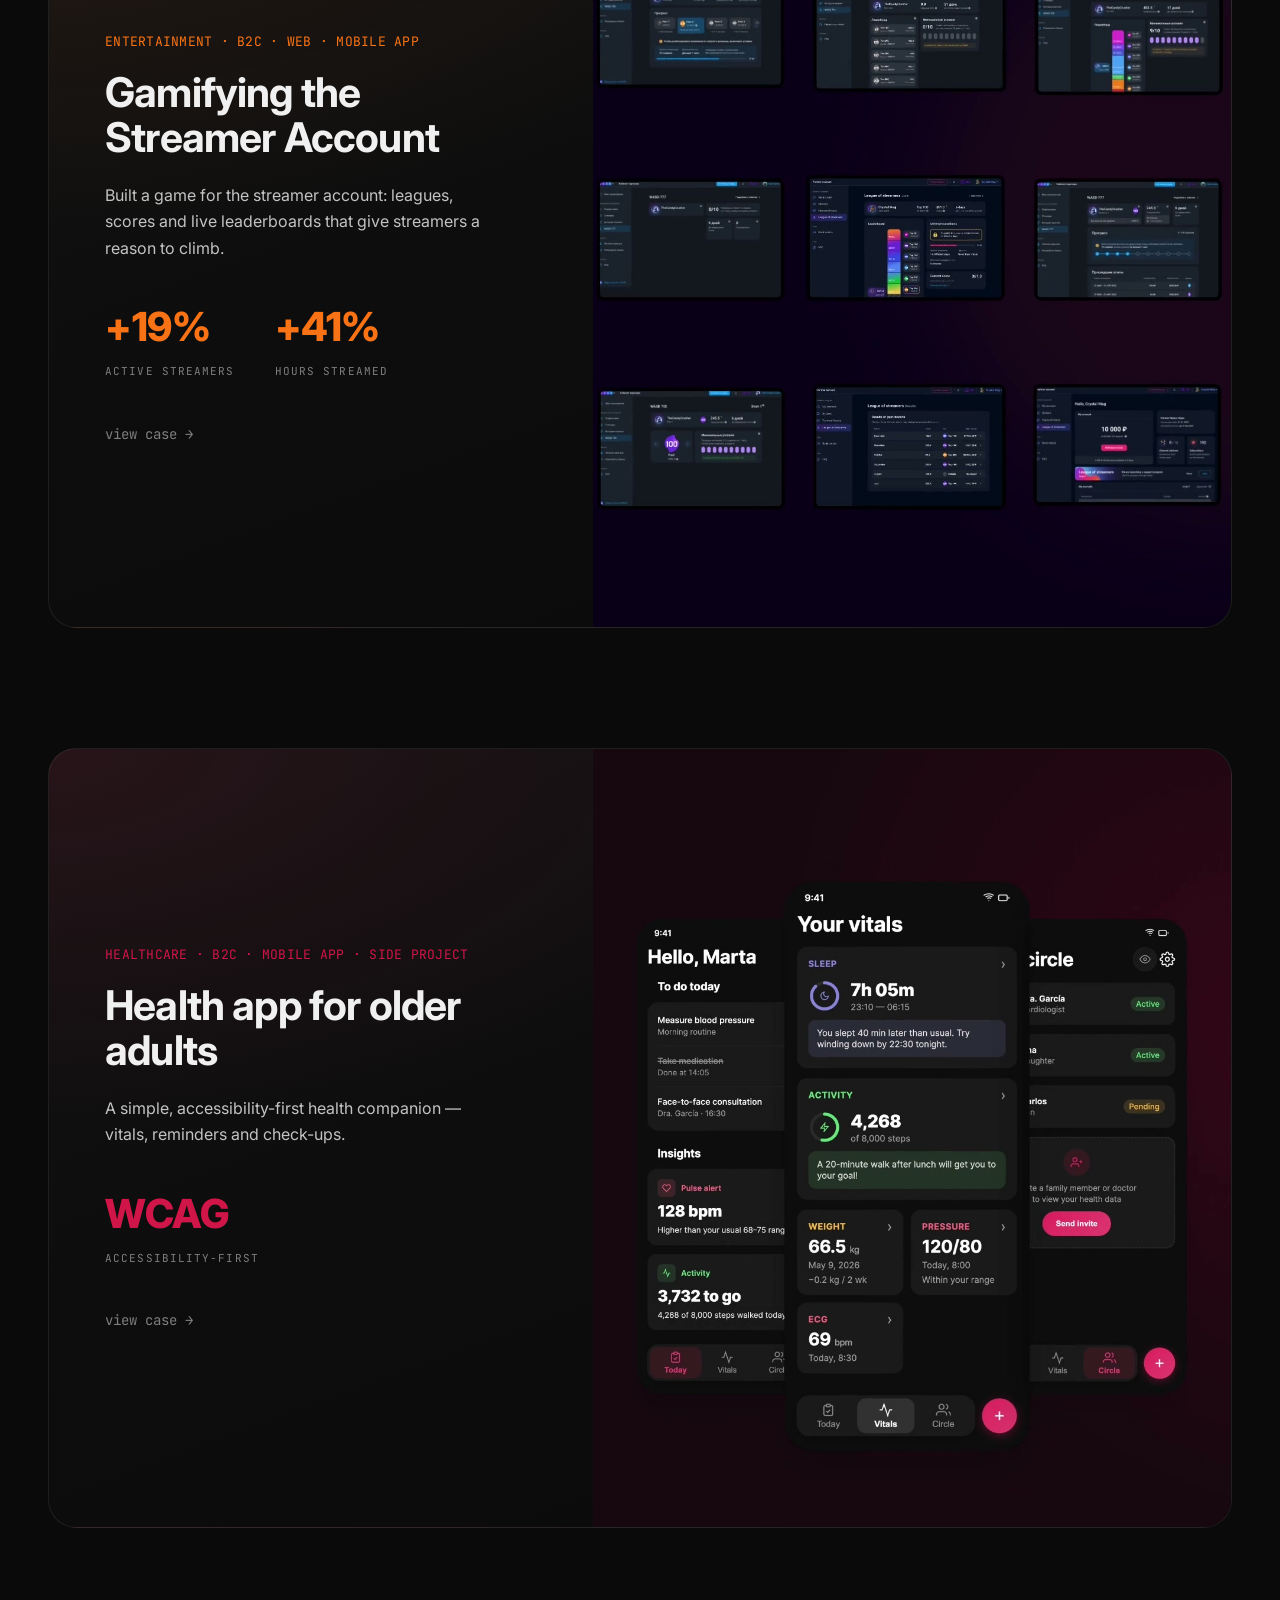
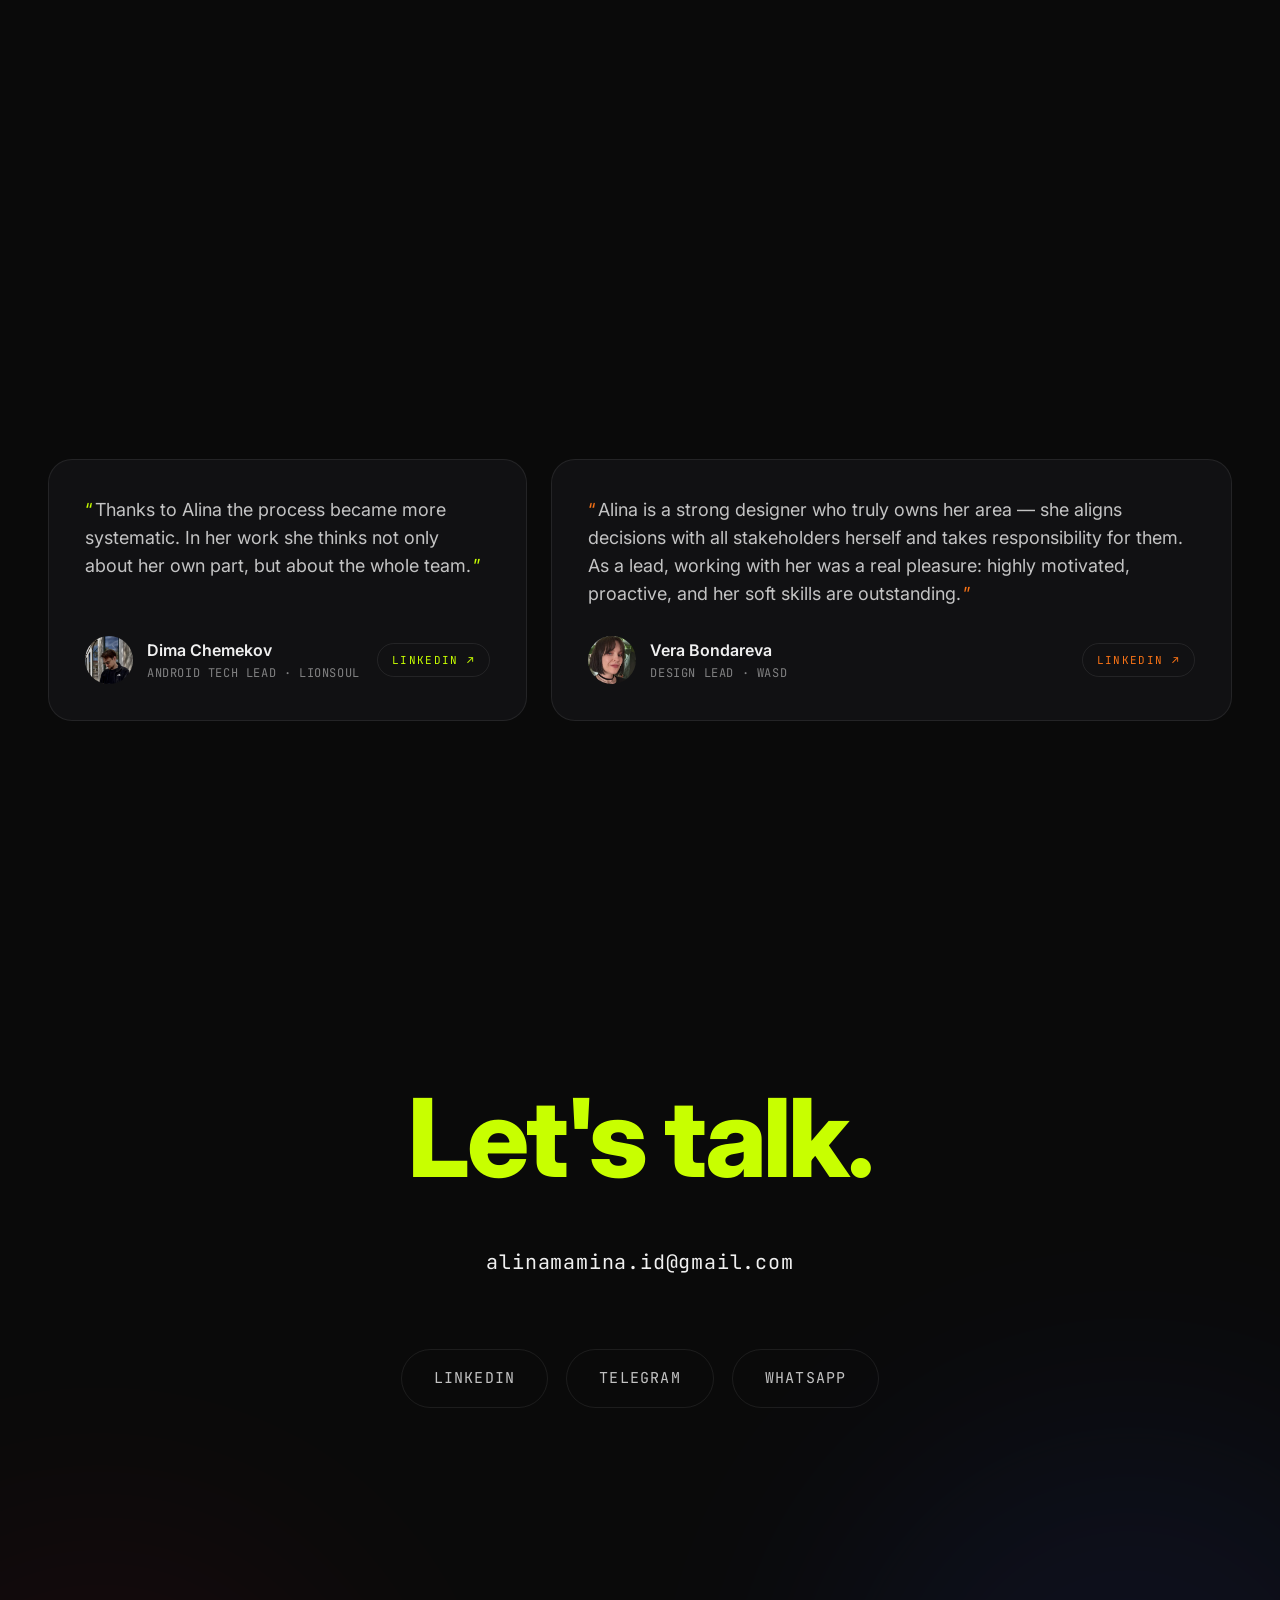
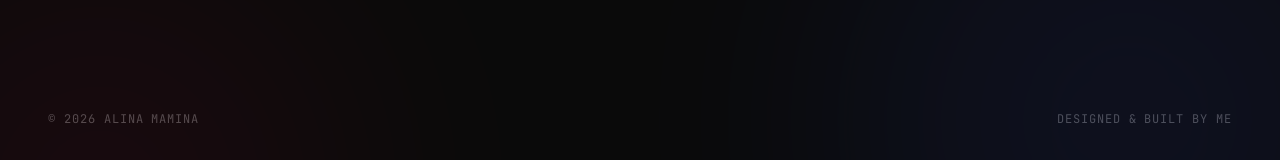
==== commit 0fab4082: "Health case: dark framed redesign screens + dark showcase + new home-card video" ====
--- a/index.html
+++ b/index.html
@@ -314,8 +314,8 @@
           <span class="cta">view case <span class="arrow">→</span></span>
         </div>
         <div class="case-media cover">
-          <video class="hover-play" muted playsinline preload="metadata" poster="healthcare/health-poster.jpg">
-            <source src="healthcare/health-clean.mp4" type="video/mp4">
+          <video class="hover-play" muted playsinline preload="metadata" poster="healthcare/health-poster.jpg?v=2">
+            <source src="healthcare/health-clean.mp4?v=2" type="video/mp4">
           </video>
         </div>
       </a>
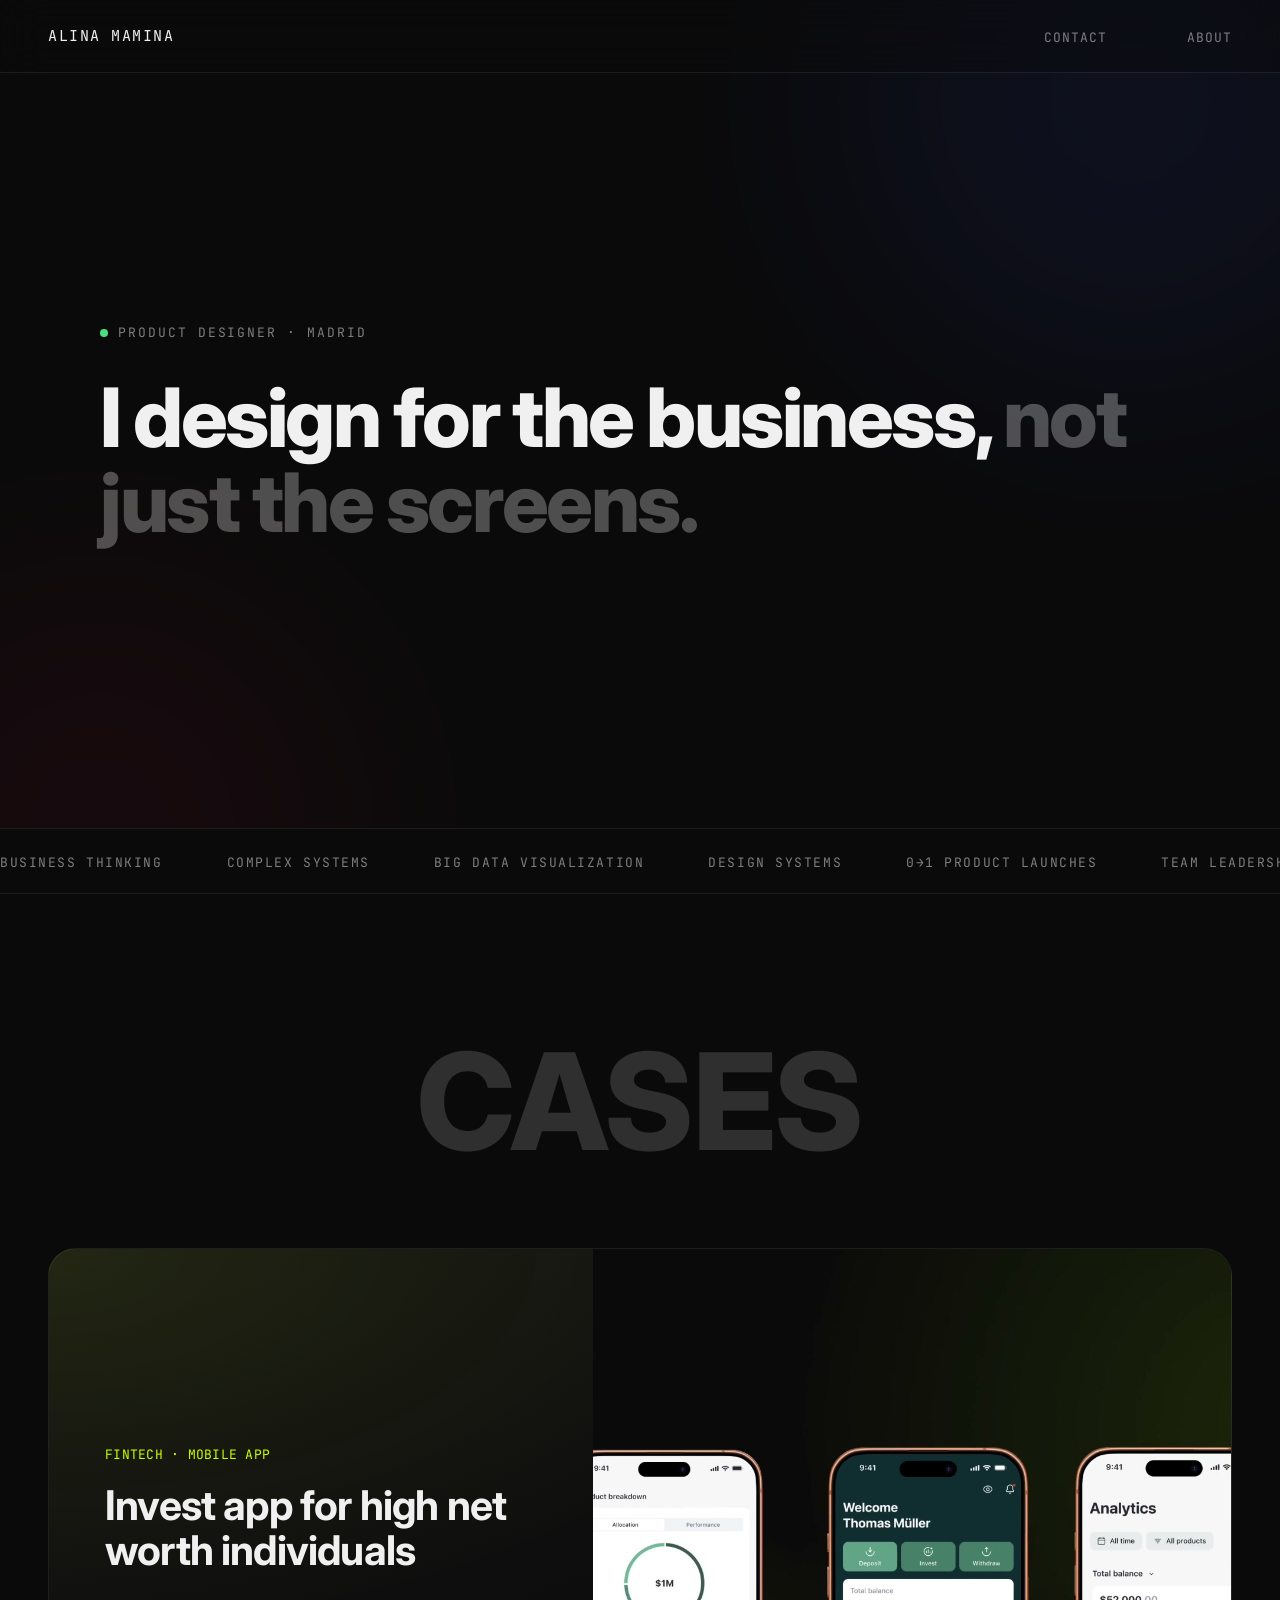
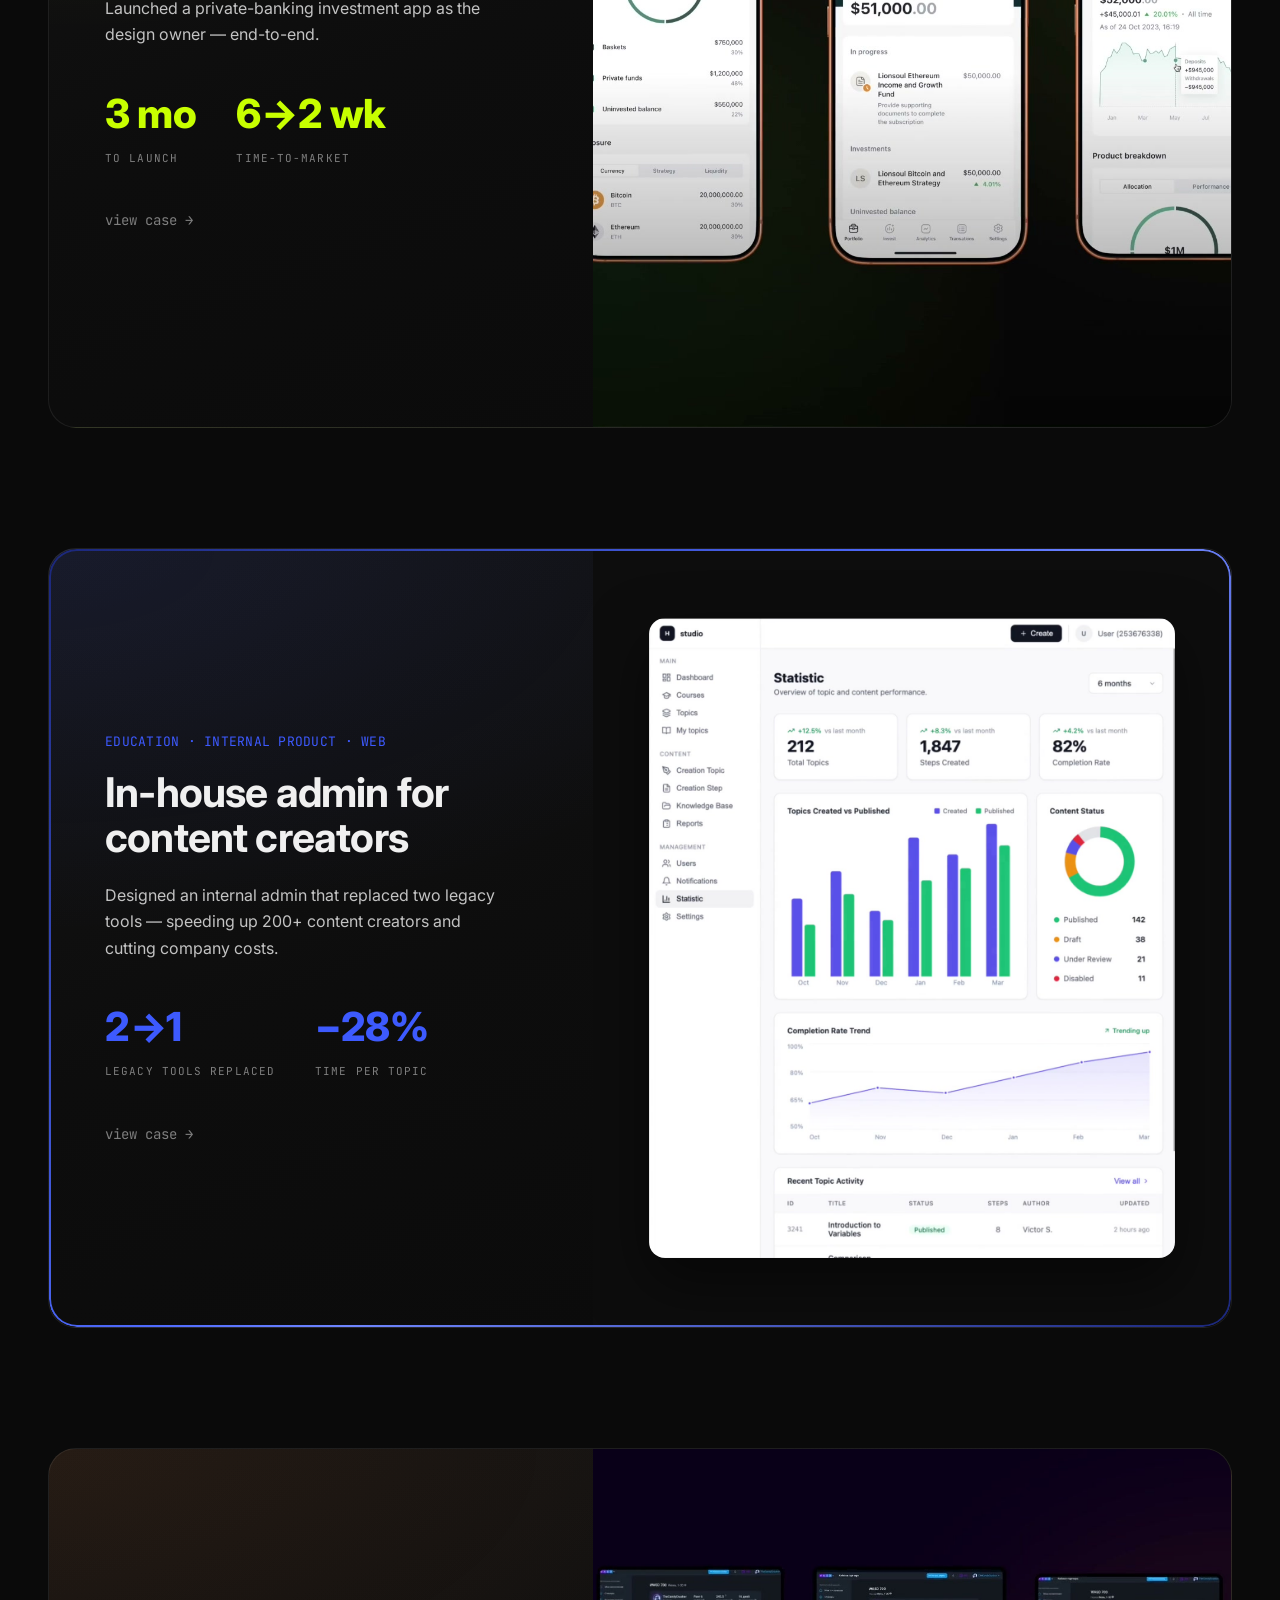
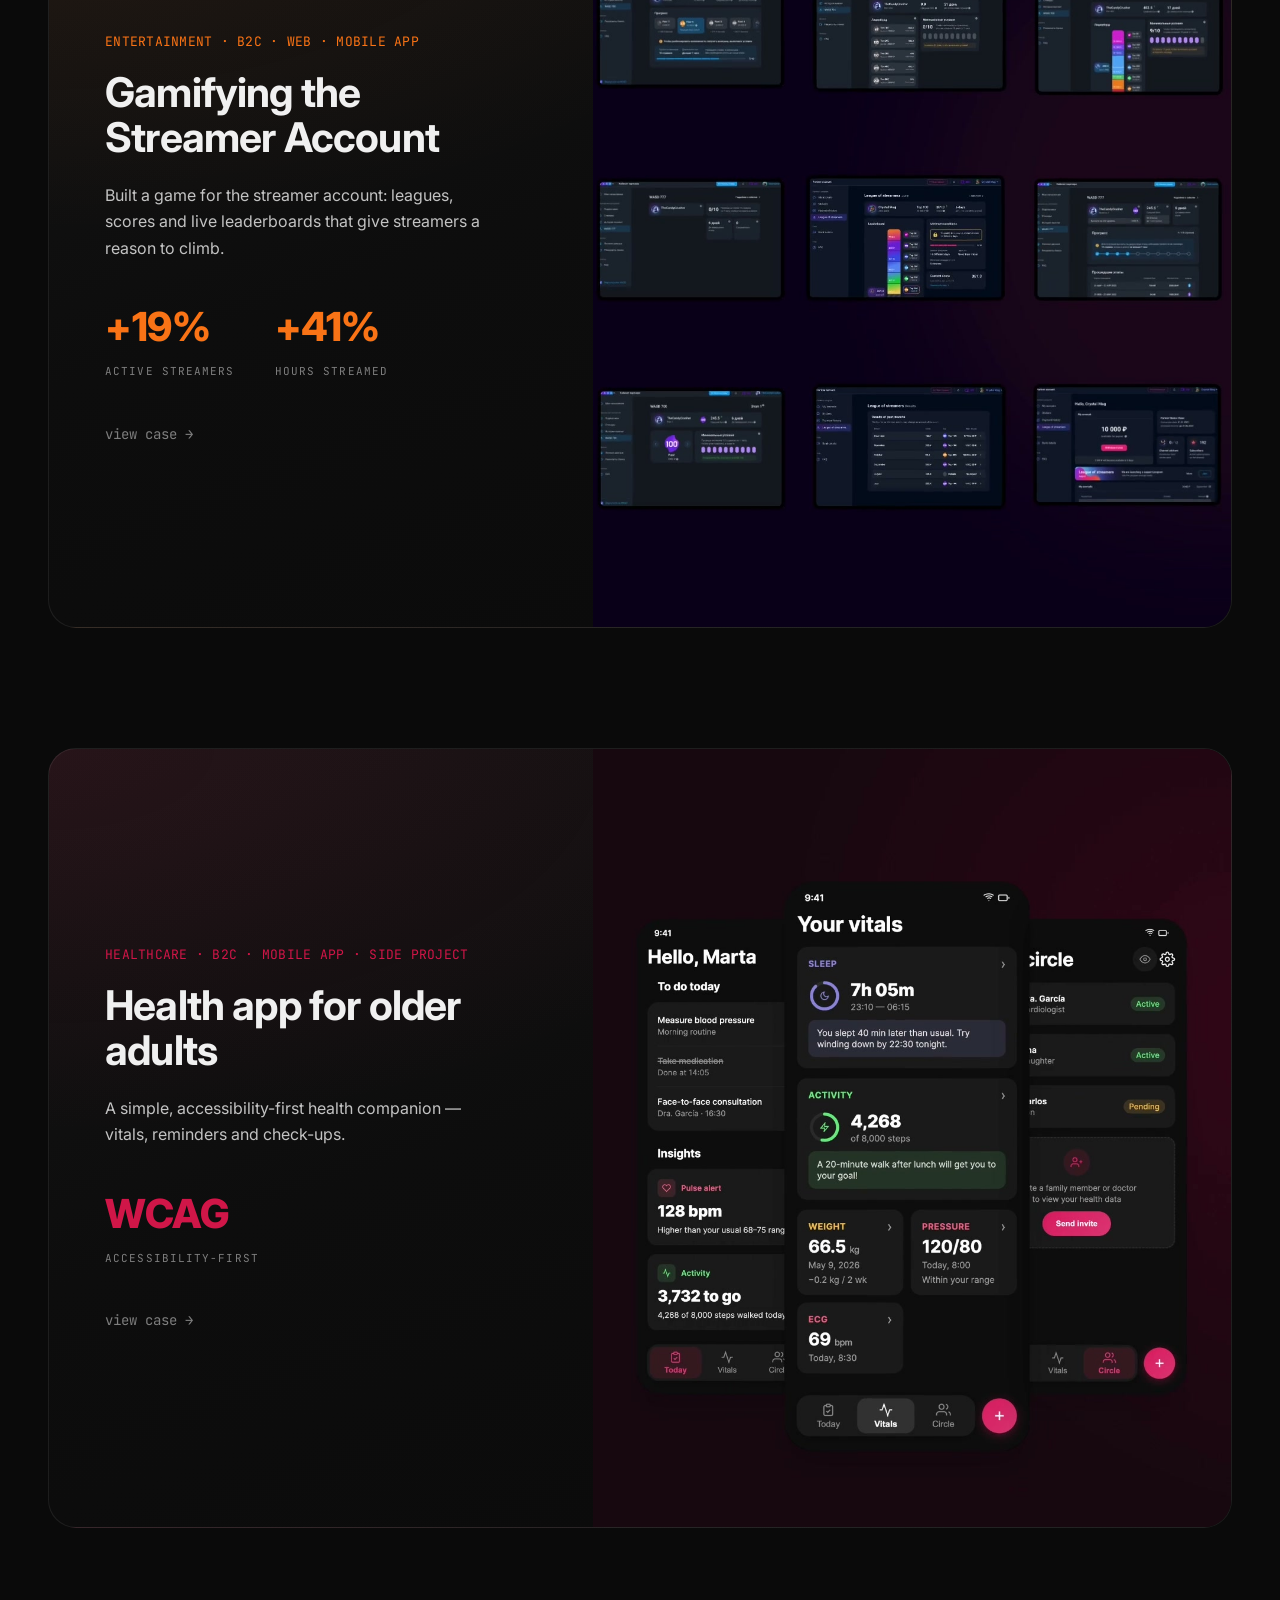
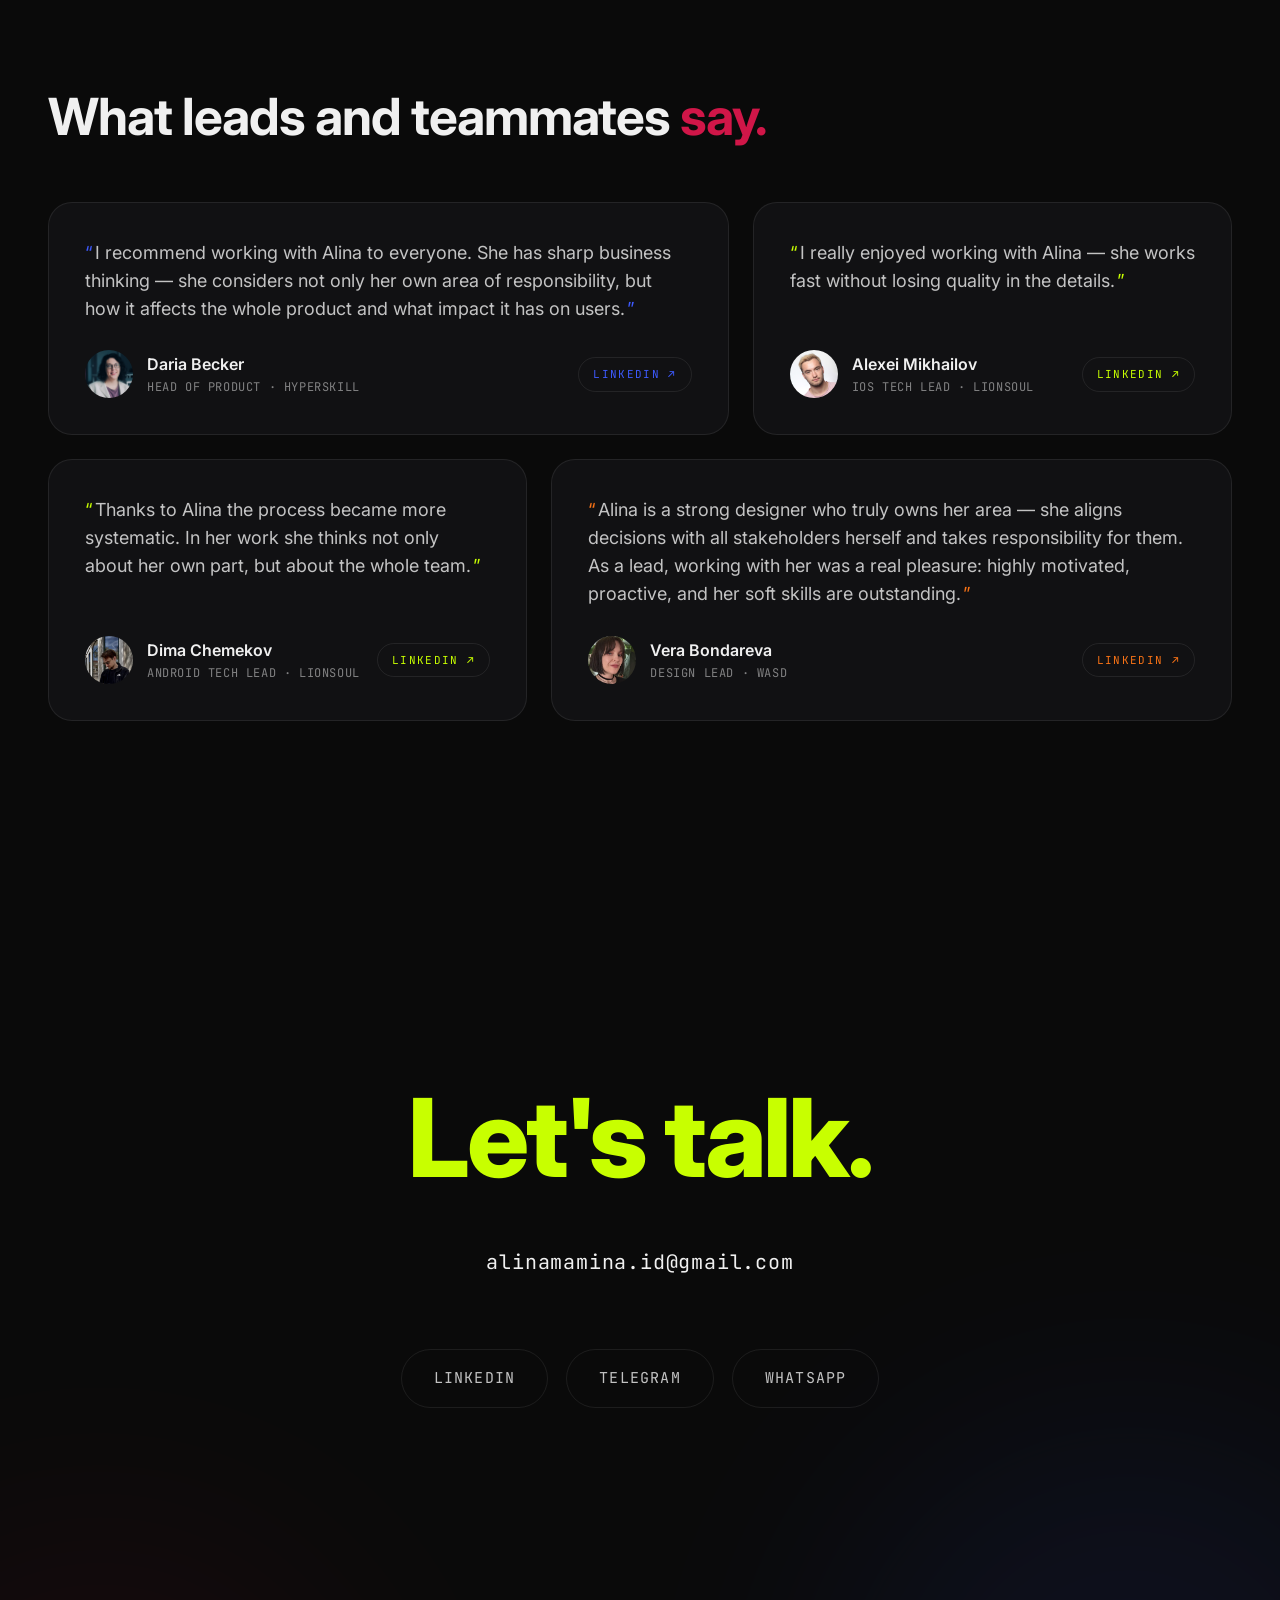
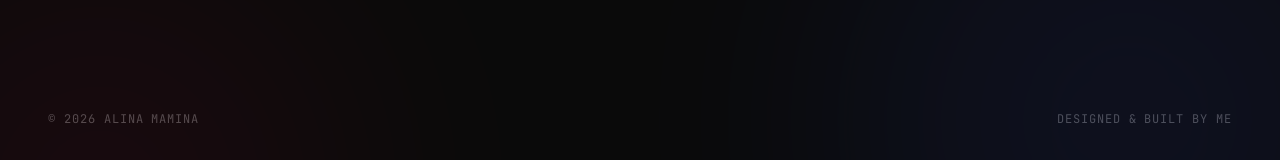
==== commit 2e783bed: "Remove CV link from nav on all pages" ====
--- a/index.html
+++ b/index.html
@@ -213,7 +213,6 @@
   <ul class="nav-links">
     <li><a href="#contact">Contact</a></li>
     <li><a href="about.html">About</a></li>
-    <li><a href="https://docs.google.com/document/d/14BQ60RLtn9UqW3jtOu4Pa4d_0MMHYRSp/edit" target="_blank" rel="noopener">CV</a></li>
   </ul>
 </nav>
 
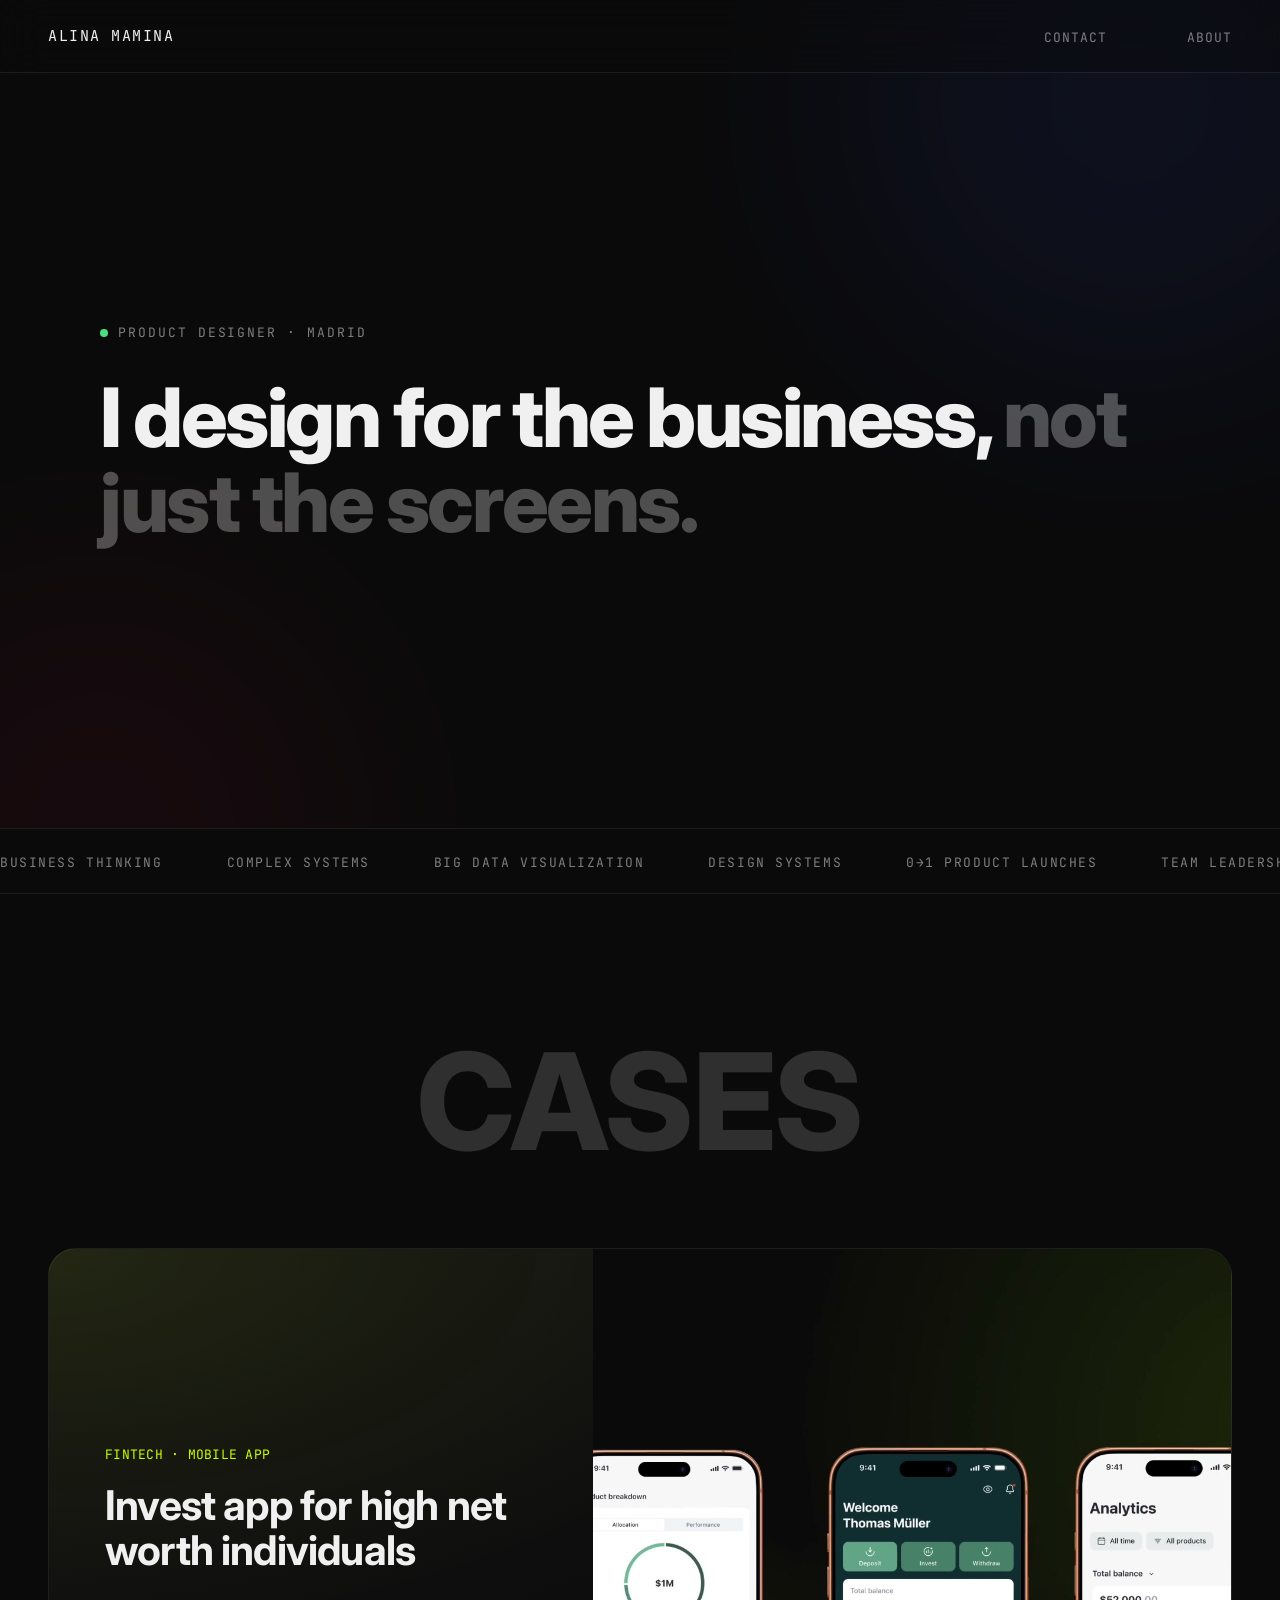
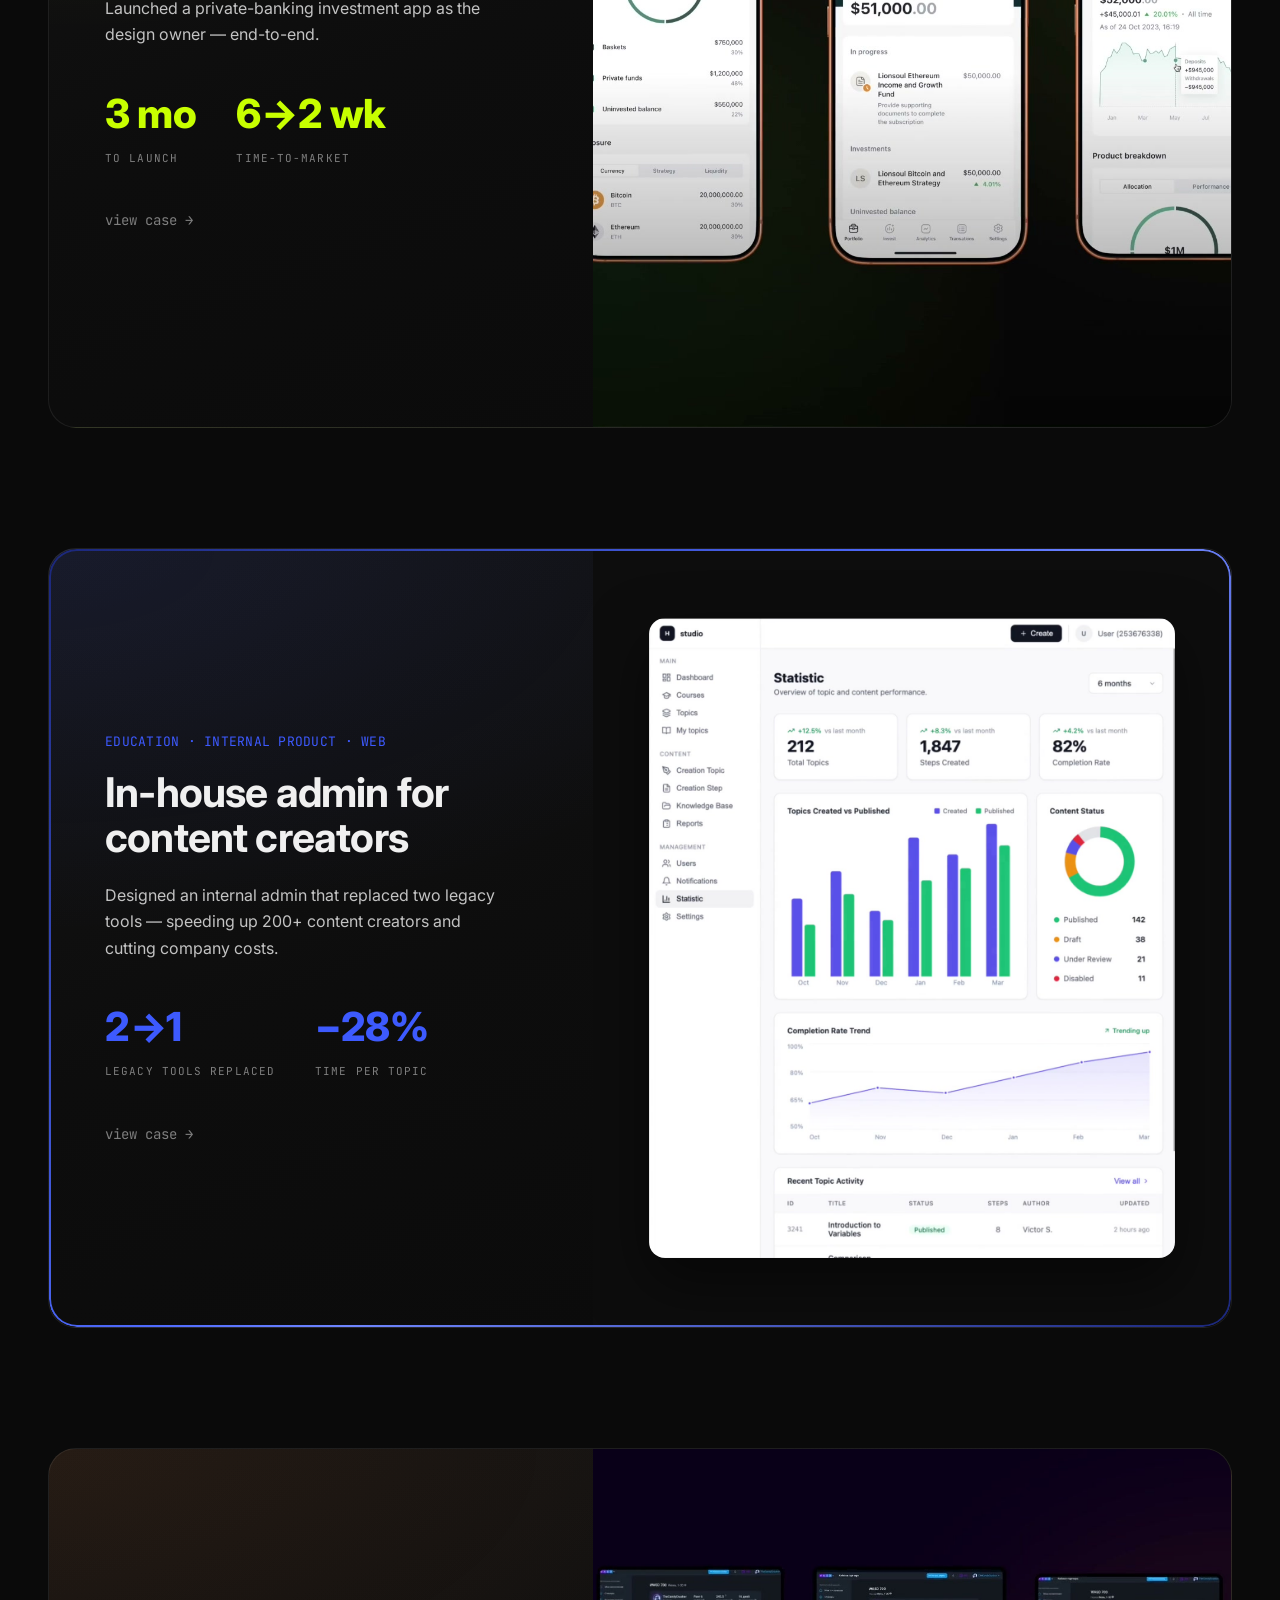
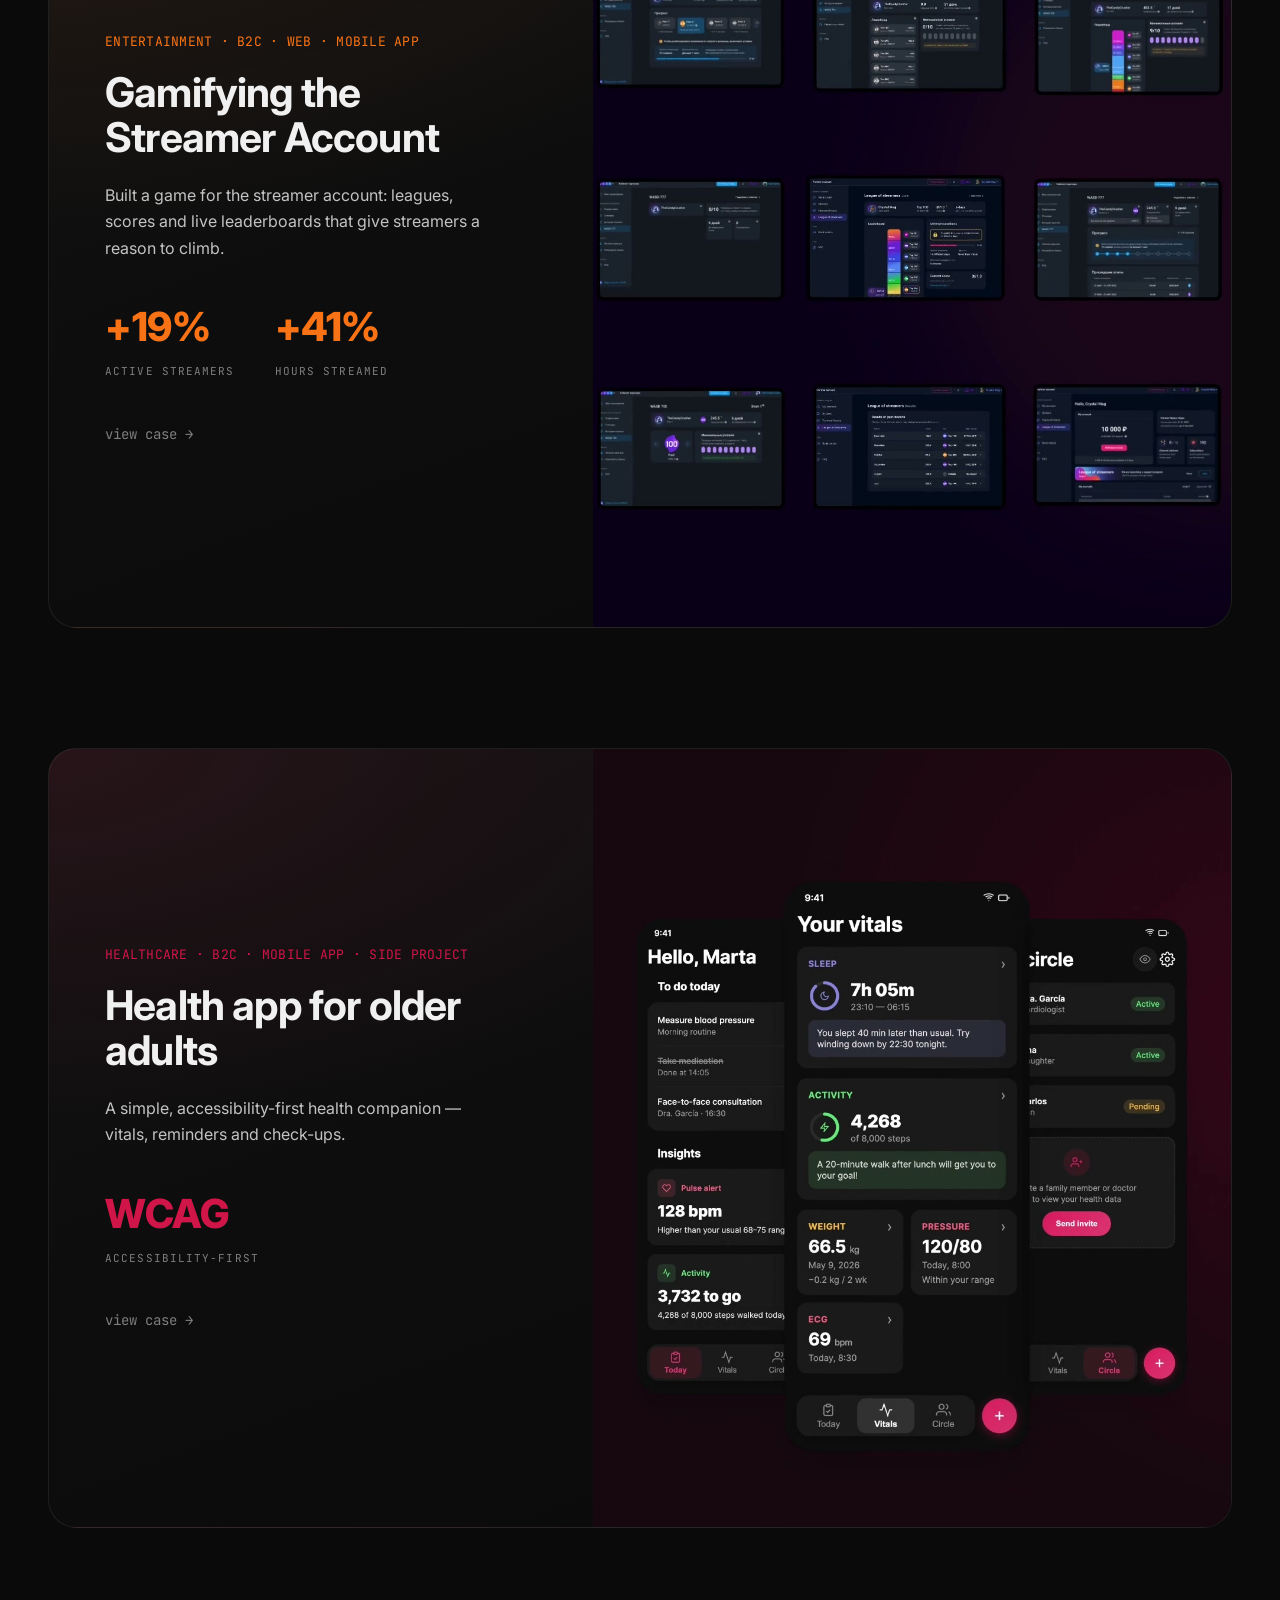
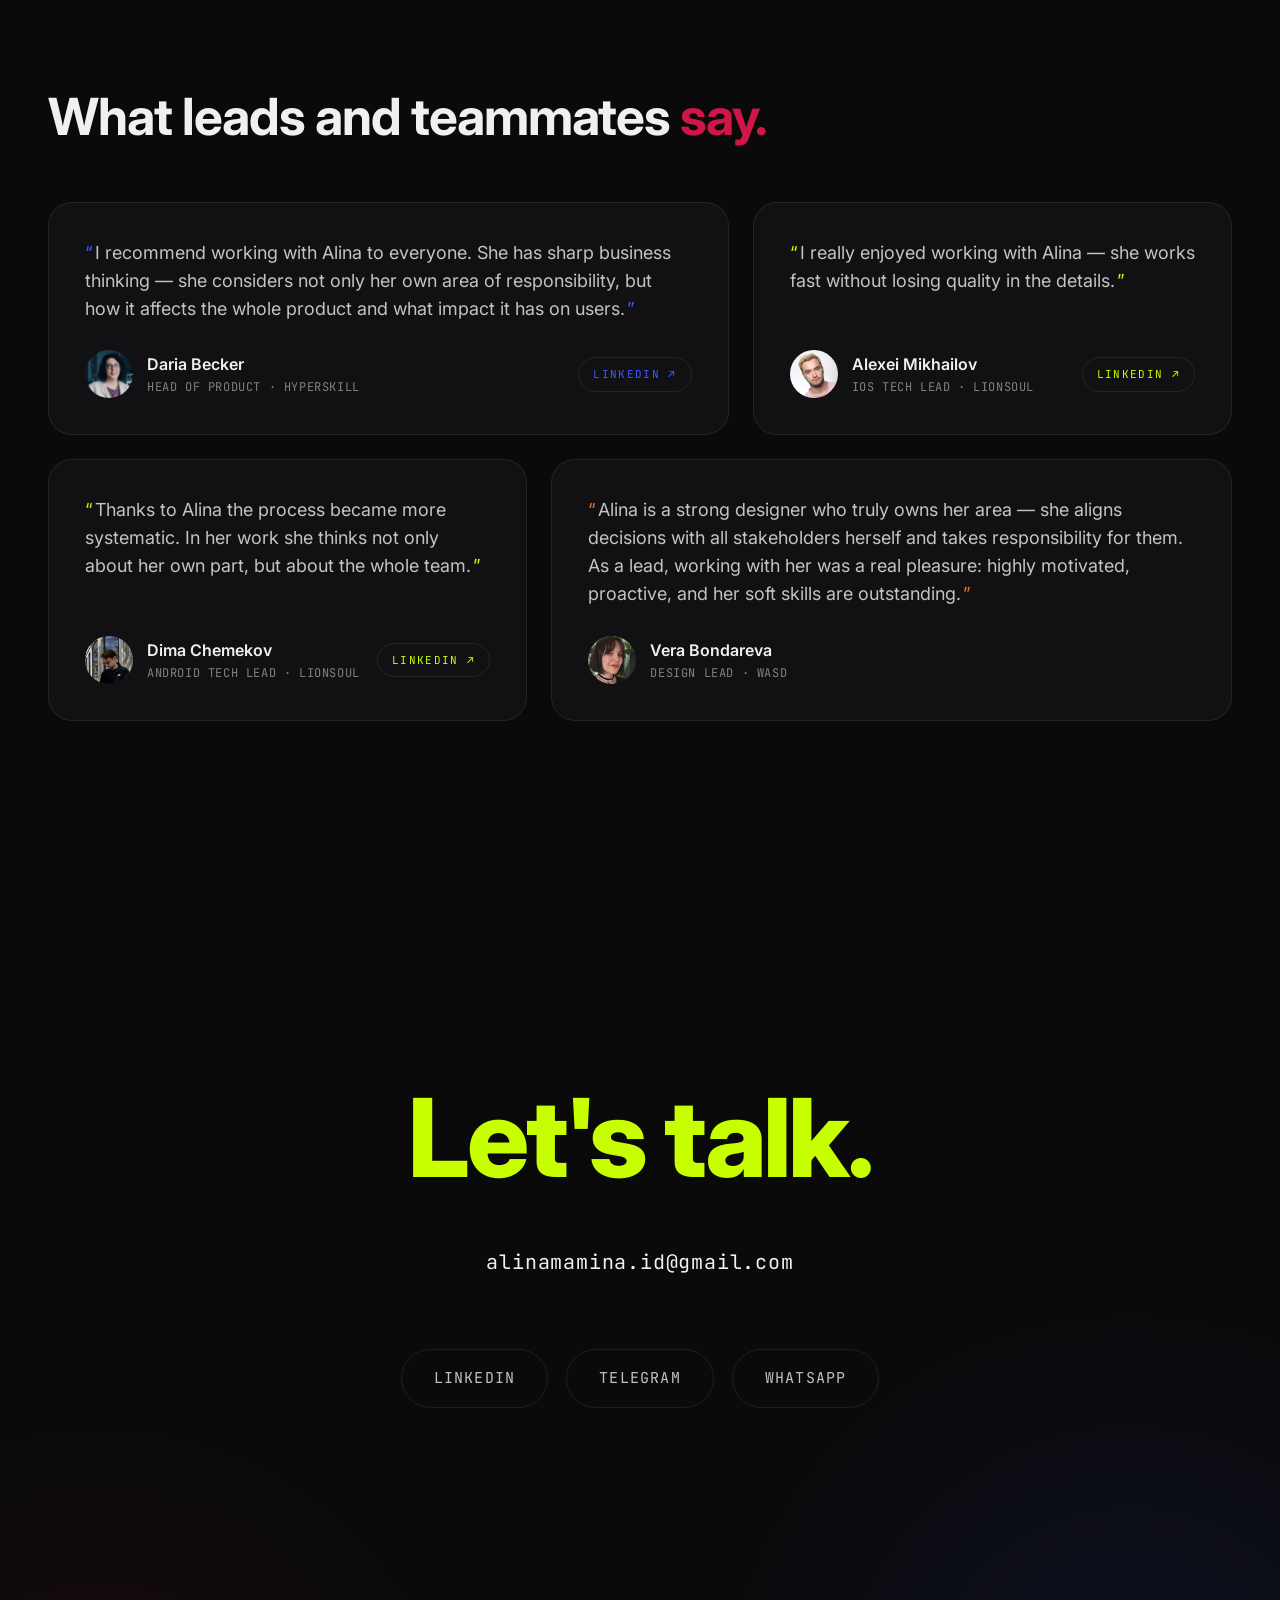
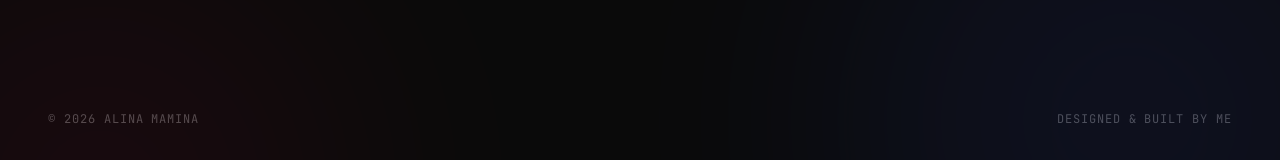
==== commit 7ddf7560: "Home: remove placeholder LinkedIn button from Vera Bondareva testimonial" ====
--- a/index.html
+++ b/index.html
@@ -363,7 +363,6 @@
         <div class="tauthor">
           <img class="tphoto" width="48" height="48" src="wasd/Vera.webp" alt="Vera Bondareva">
           <div class="tinfo"><div class="tname">Vera Bondareva</div><div class="trole">Design Lead · WASD</div></div>
-          <a class="tlink" href="#">LinkedIn ↗</a>
         </div>
       </div>
 
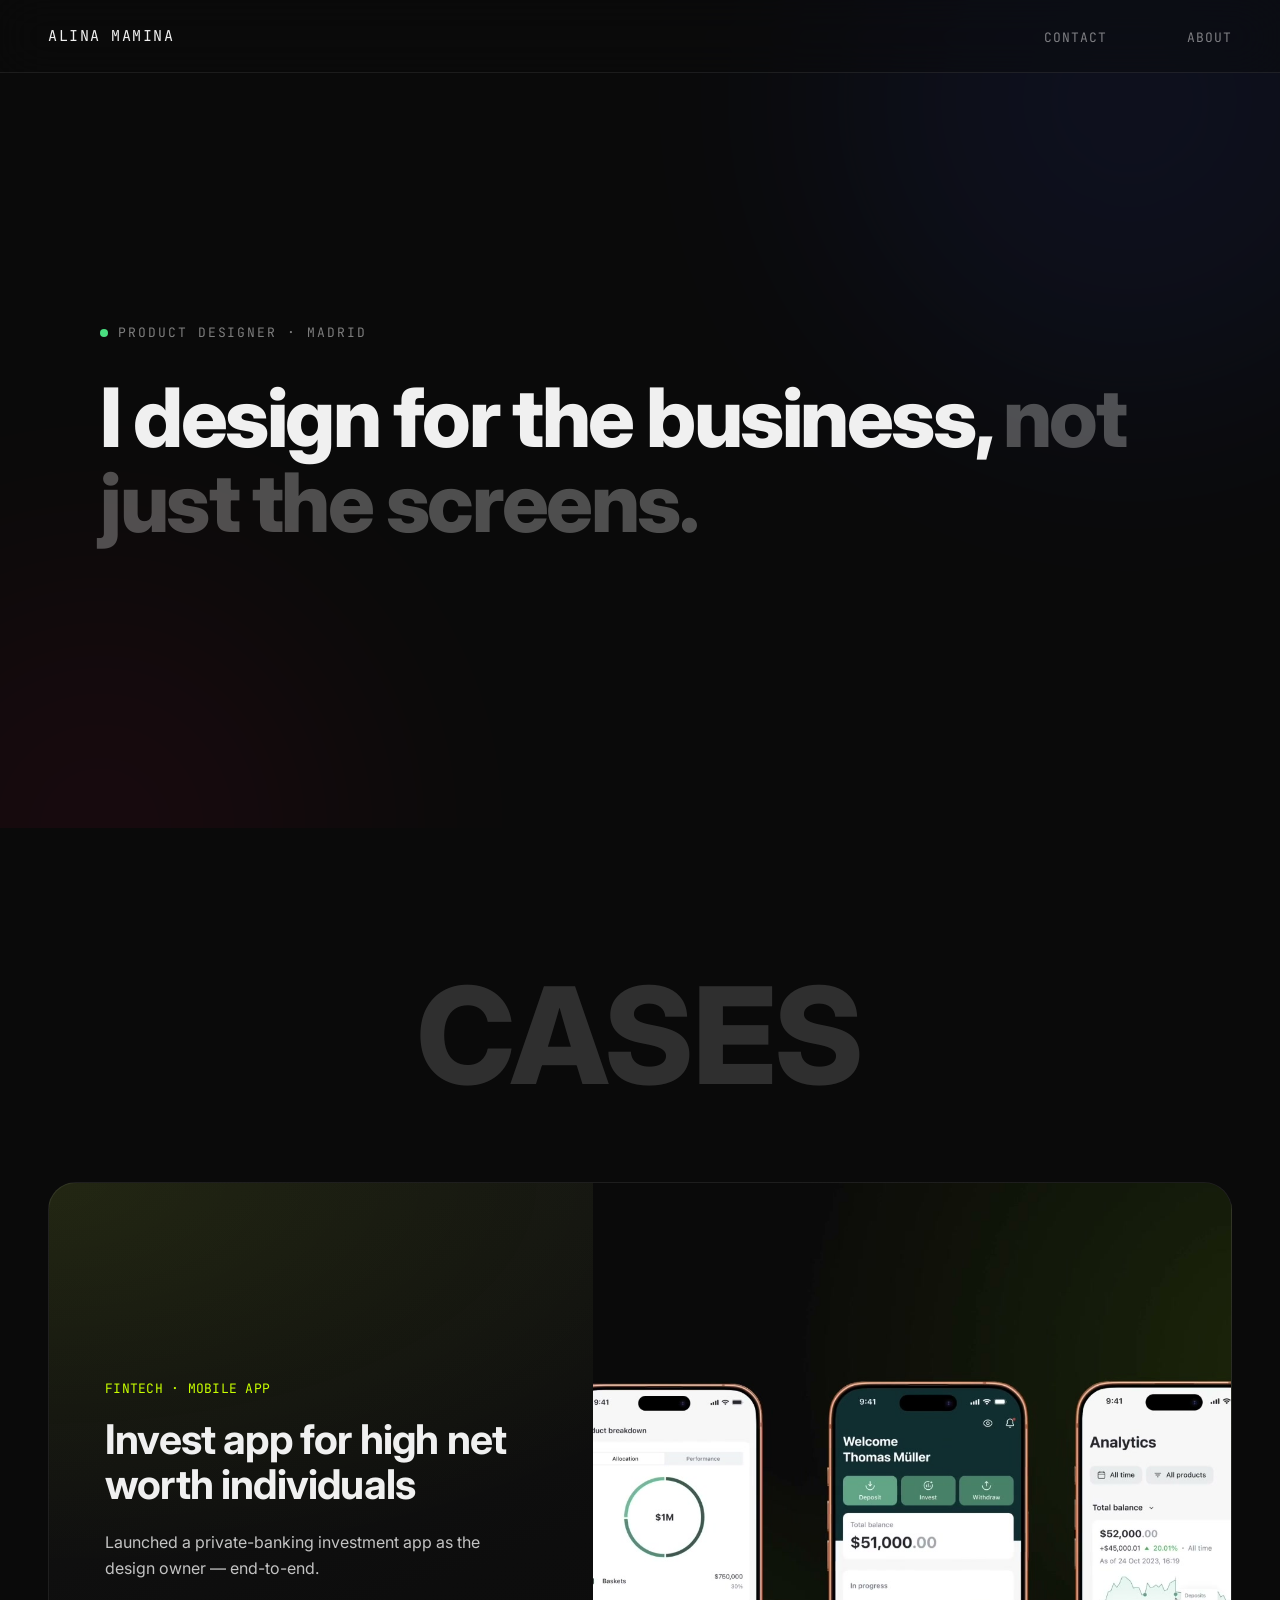
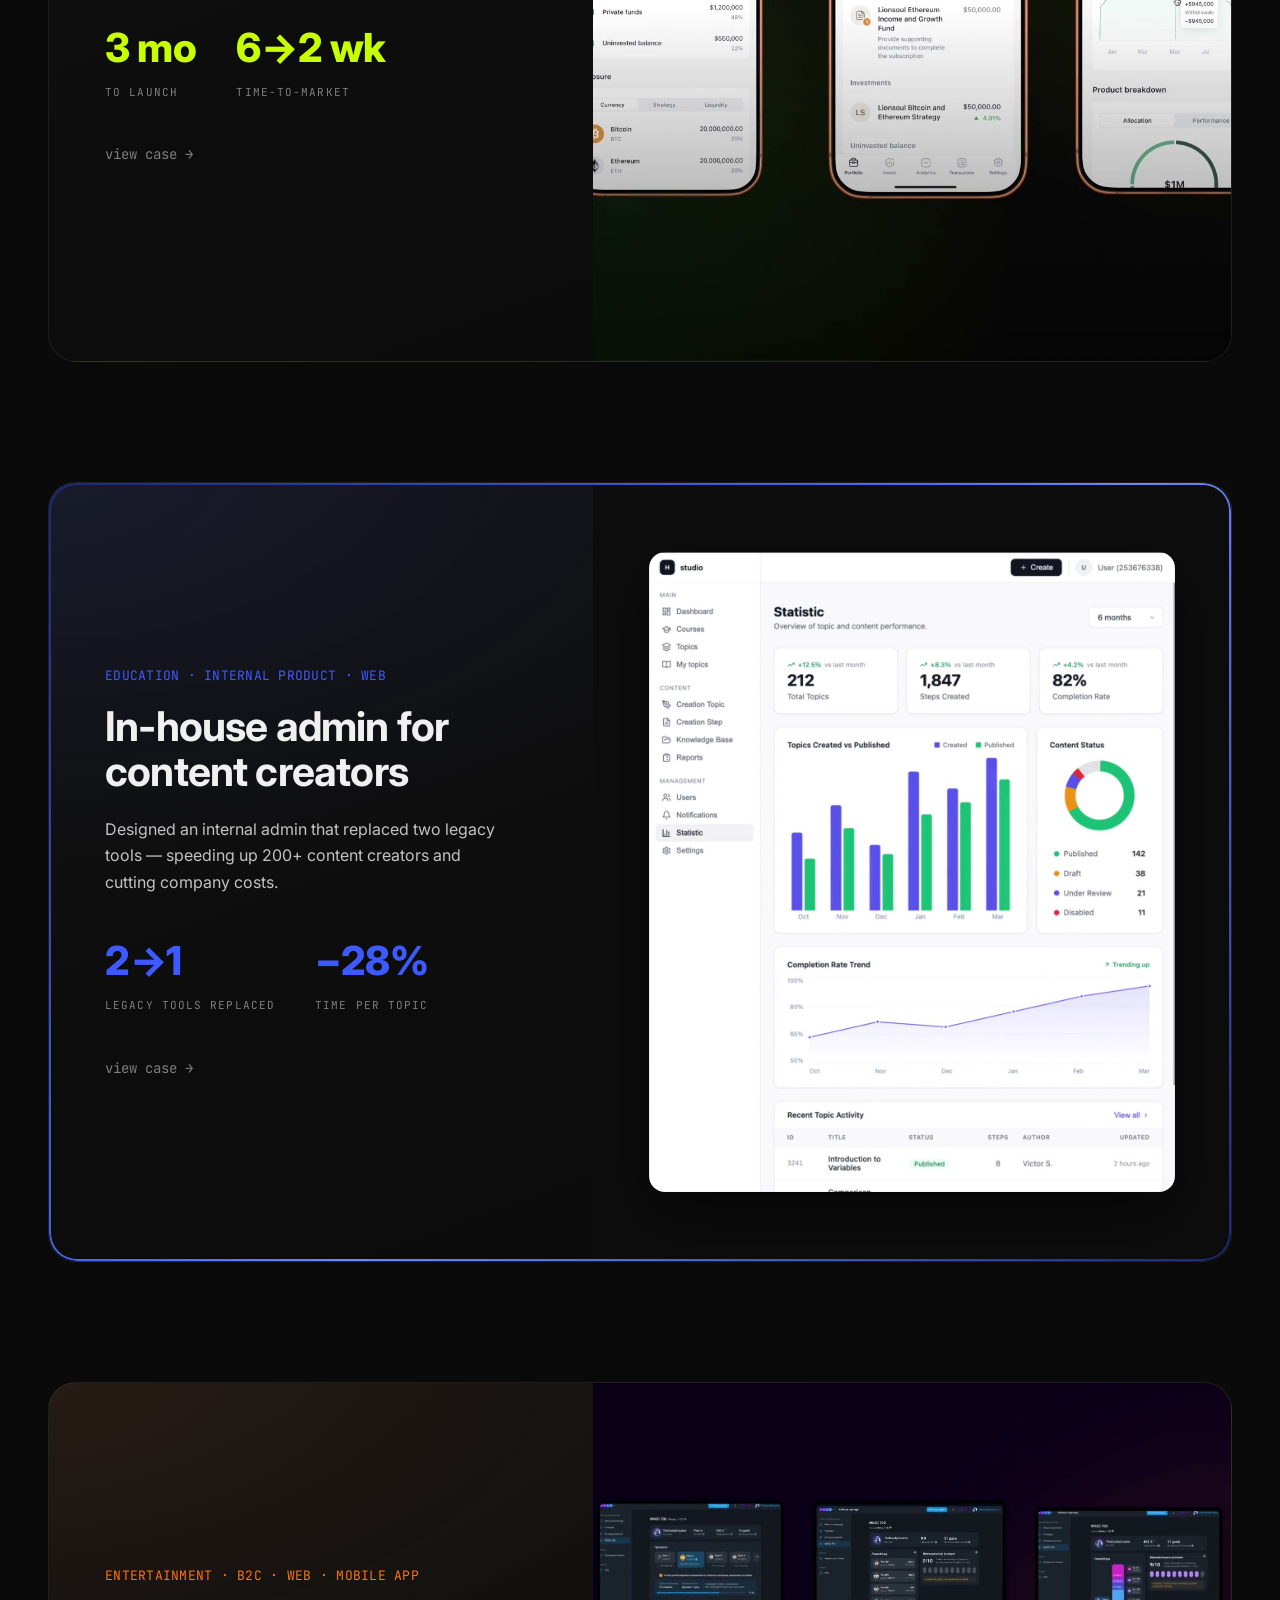
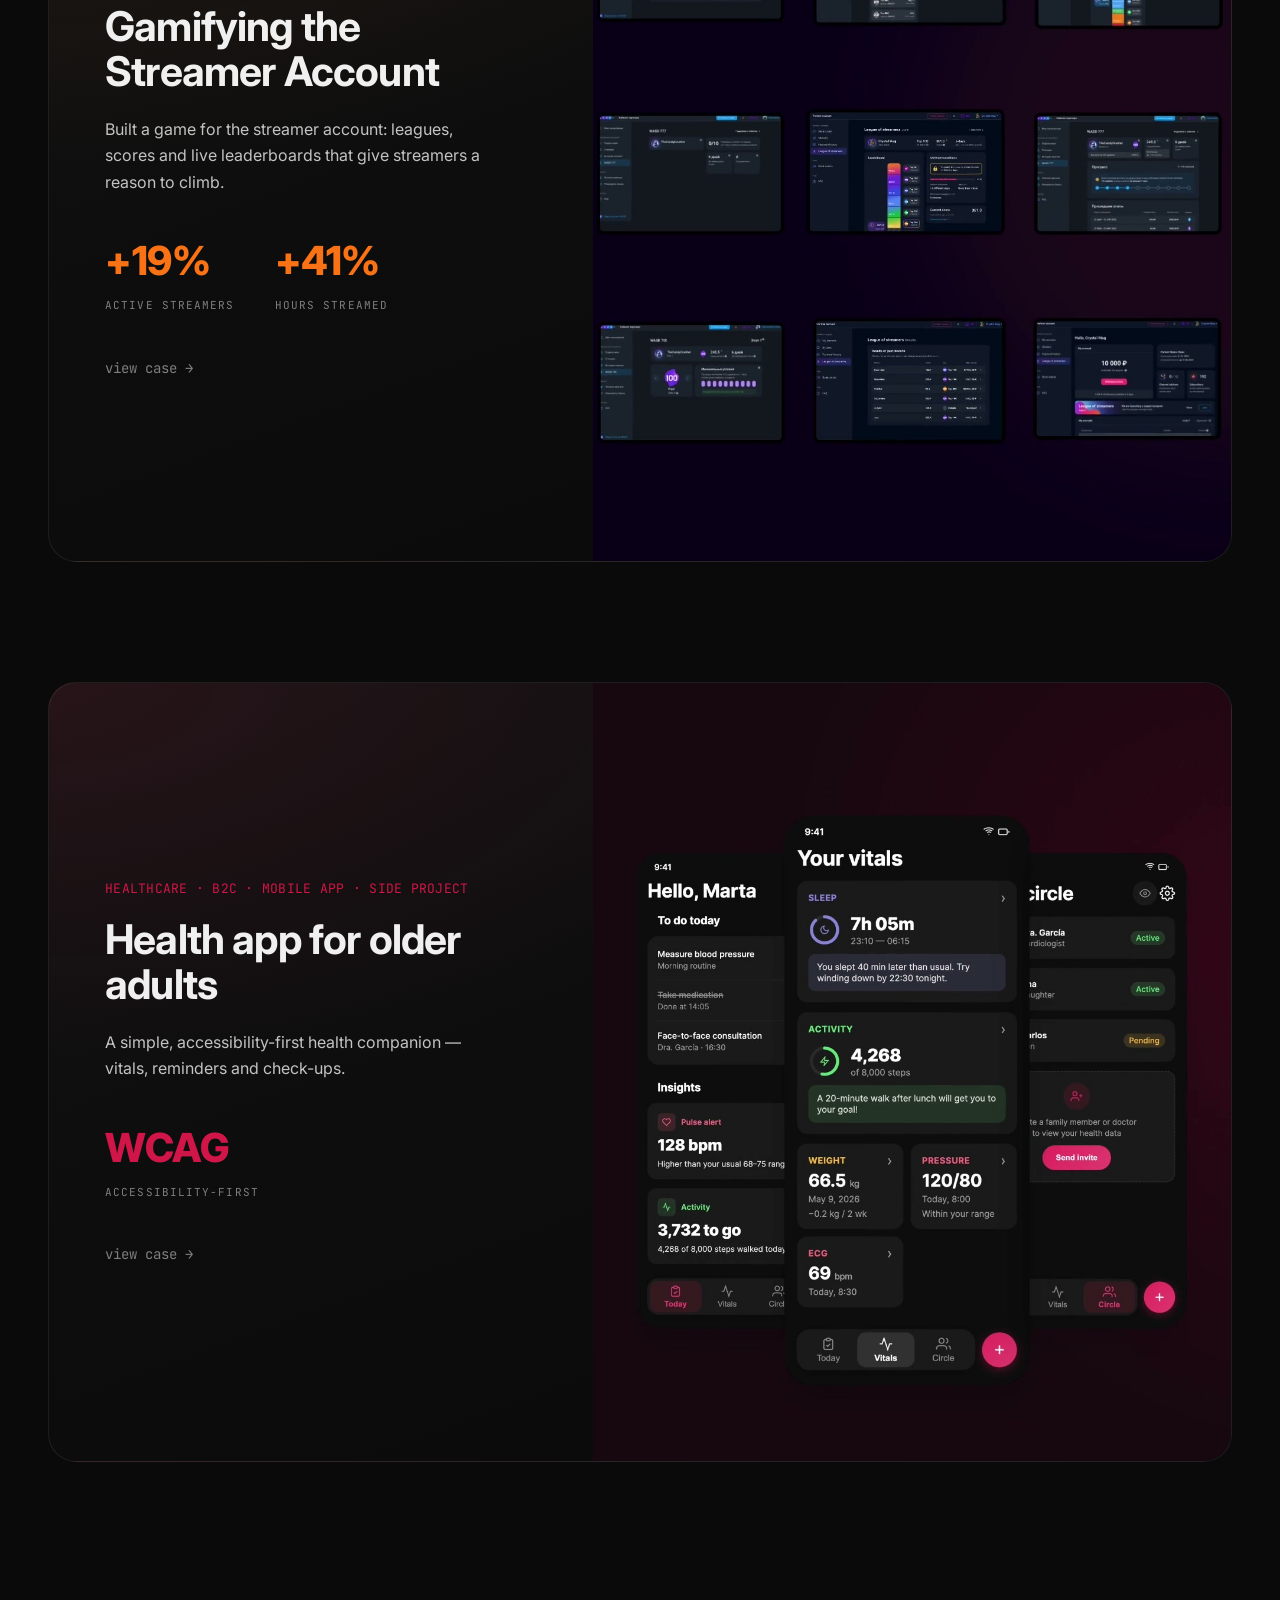
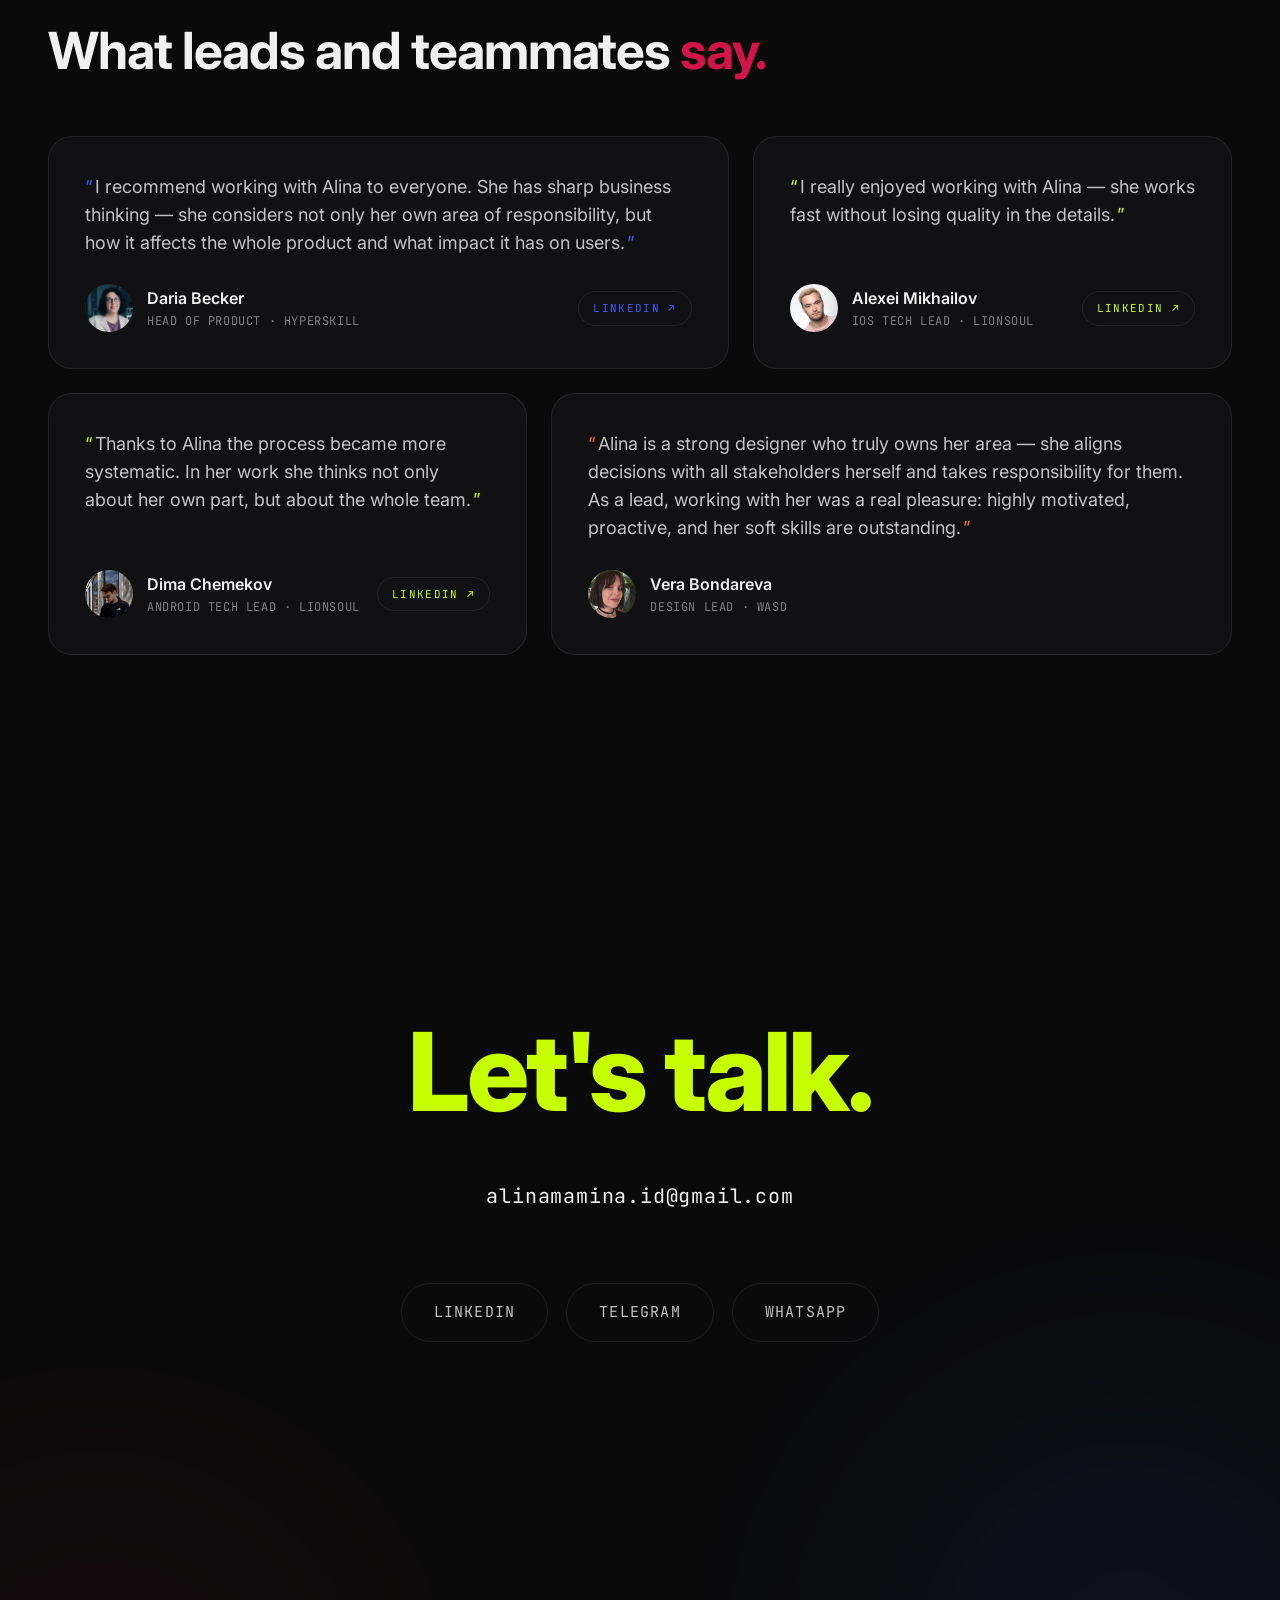
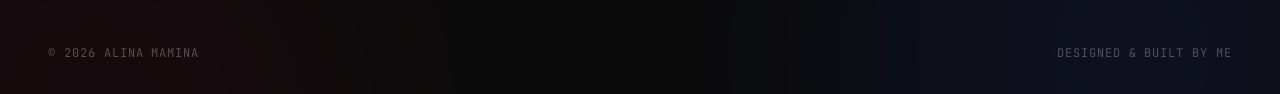
==== commit 9c1eb950: "Remove marquee strips from home (skills) and Lionsoul hero" ====
--- a/index.html
+++ b/index.html
@@ -70,11 +70,6 @@
 .hero-link{font-family:var(--mono);font-size:14px;letter-spacing:.08em;text-transform:uppercase;color:var(--text-50);transition:color .25s}
 .hero-link:hover{color:var(--text)}
 
-/* ── Marquee strip ── */
-.strip{border-top:1px solid var(--border);border-bottom:1px solid var(--border);padding:20px 0;overflow:hidden;white-space:nowrap;position:relative;z-index:2;background:var(--bg)}
-.strip-track{display:inline-block;animation:marquee 40s linear infinite}
-.strip span{font-family:var(--mono);font-size:13px;letter-spacing:.12em;text-transform:uppercase;color:var(--text-50);margin-right:64px}
-@keyframes marquee{from{transform:translateX(0)}to{transform:translateX(-50%)}}
 
 /* ── Section heading ── */
 .work{padding:140px 0 60px}
@@ -225,14 +220,6 @@
   </div>
 </header>
 
-<!-- ── Skills strip ── -->
-<div class="strip" aria-hidden="true">
-  <div class="strip-track">
-    <span>Business thinking</span><span>Complex systems</span><span>Big data visualization</span><span>Design systems</span><span>0→1 product launches</span><span>Team leadership</span><span>End-to-end delivery</span>
-    <span>Business thinking</span><span>Complex systems</span><span>Big data visualization</span><span>Design systems</span><span>0→1 product launches</span><span>Team leadership</span><span>End-to-end delivery</span>
-  </div>
-</div>
-
 <!-- ── Work ── -->
 <section class="work" id="work">
   <div class="container">
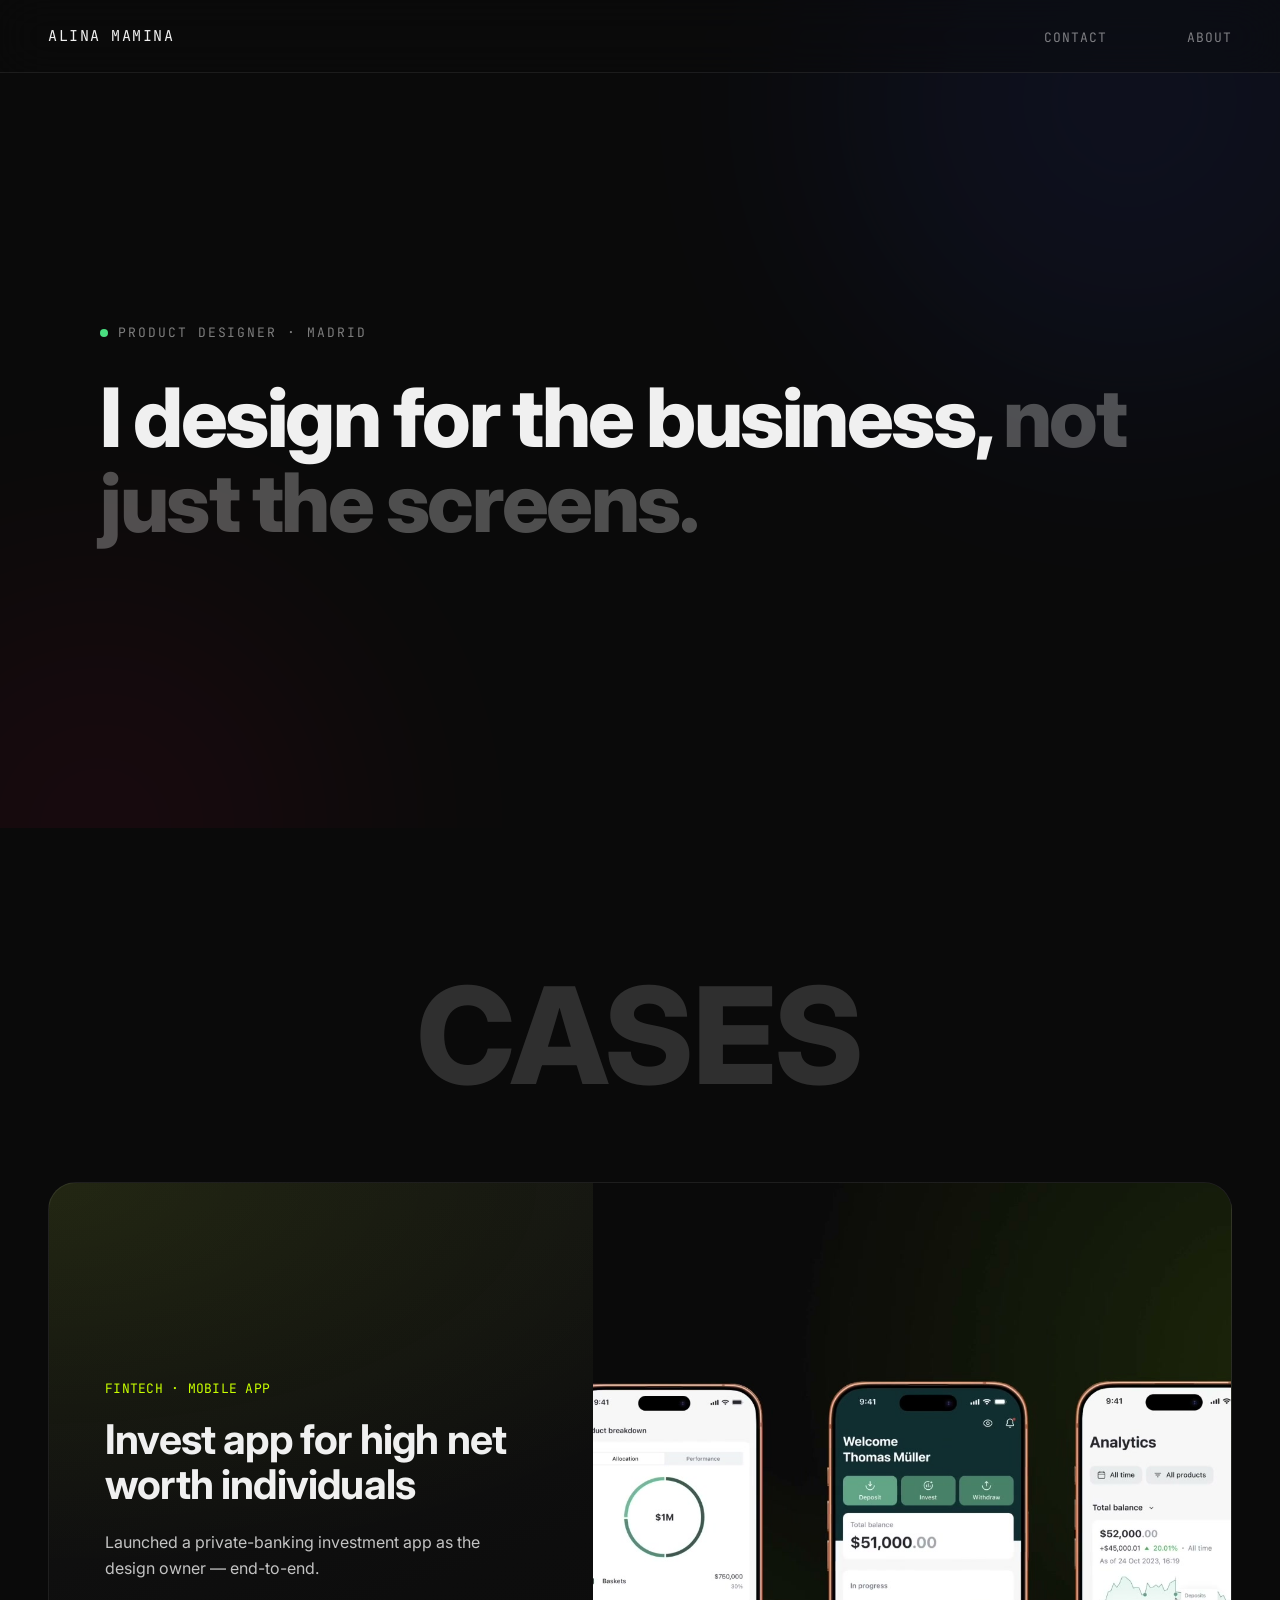
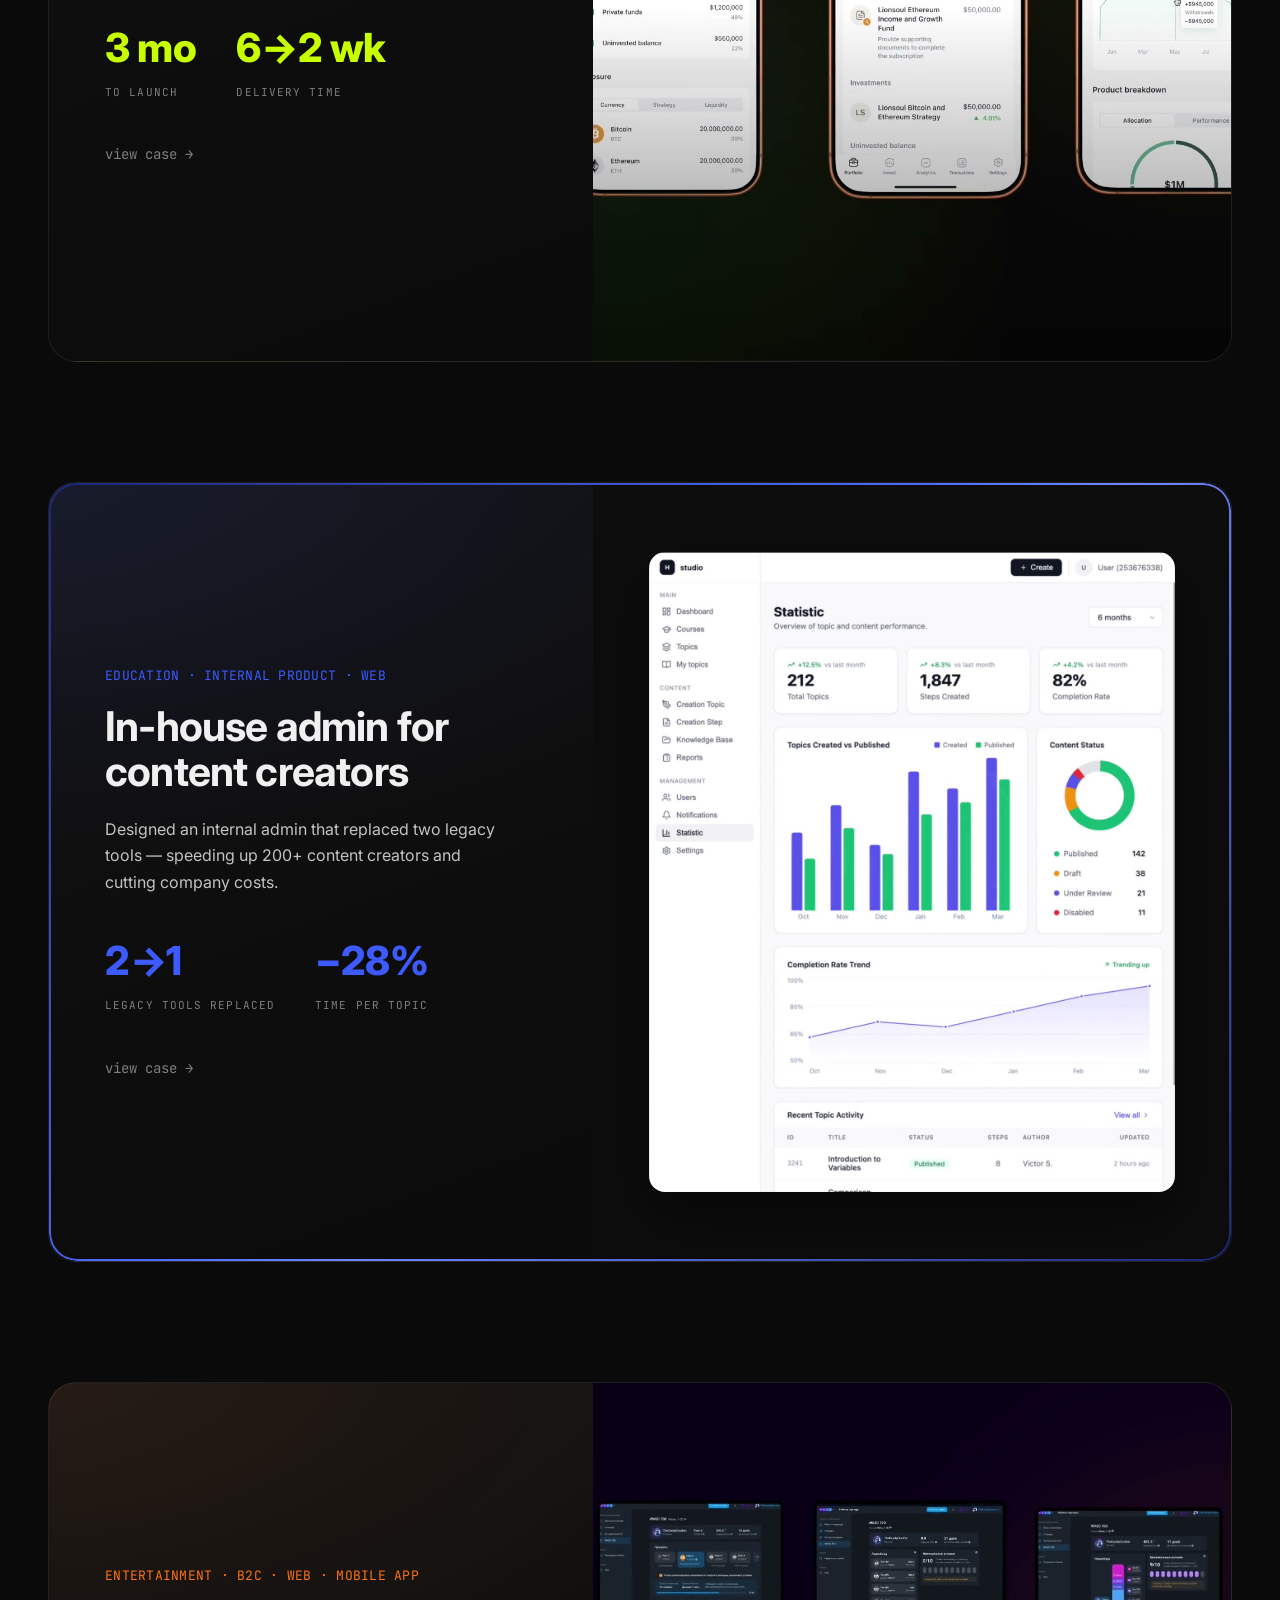
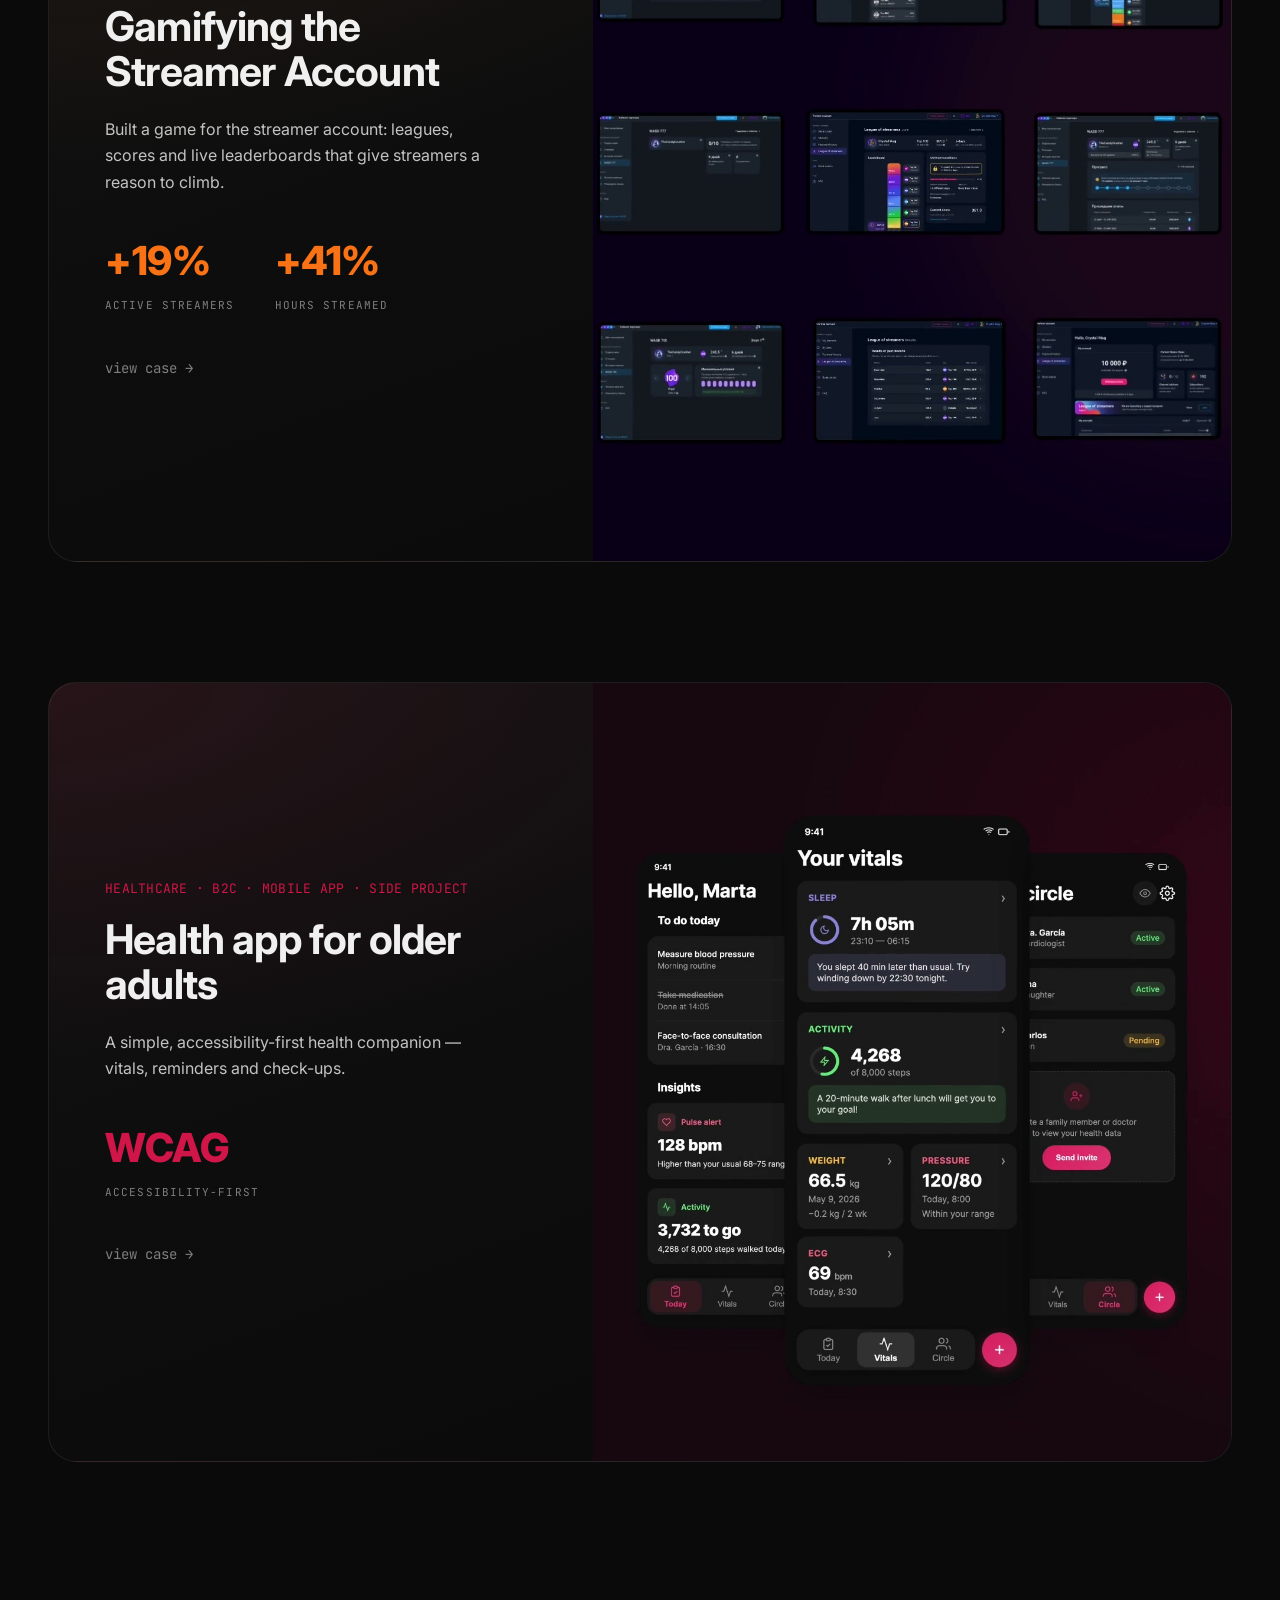
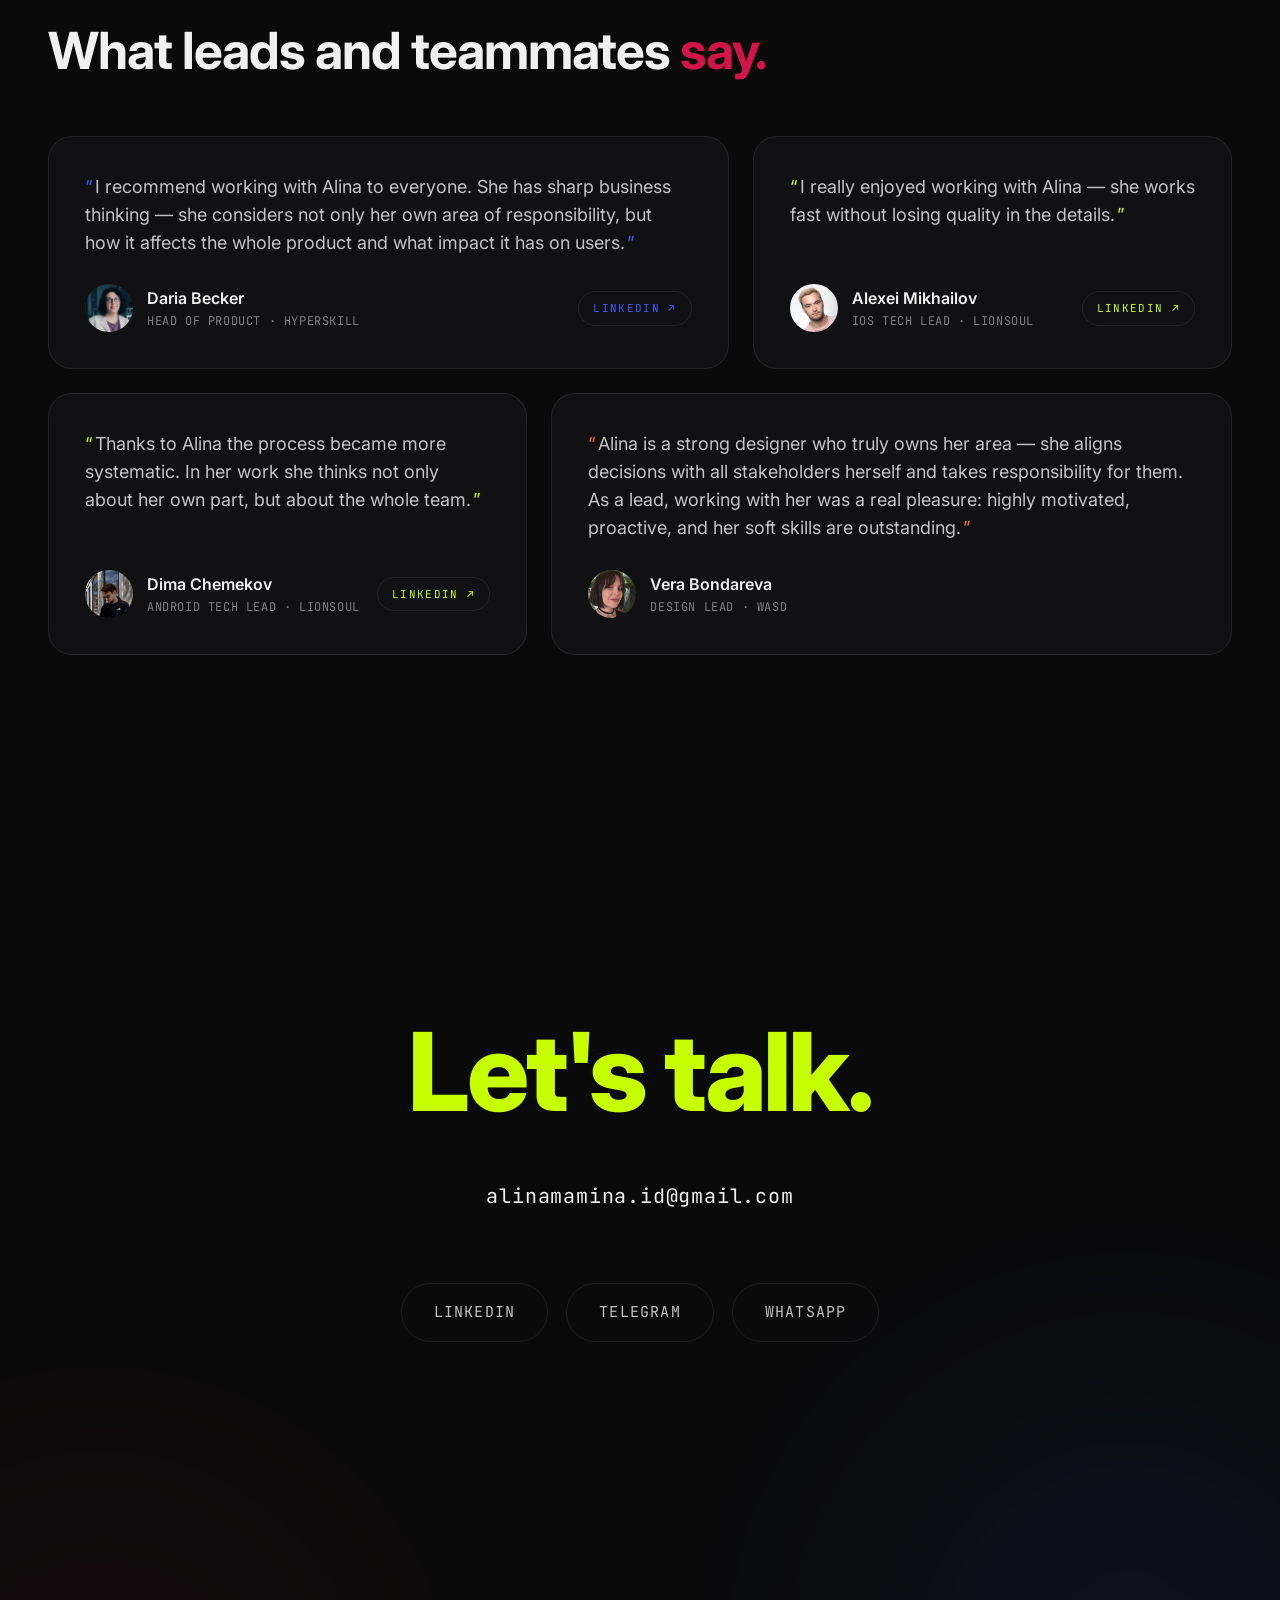
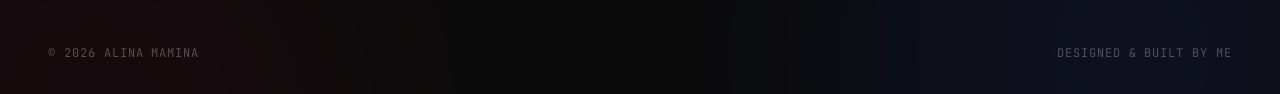
==== commit ea879bbe: "Lionsoul + home: rename time-to-market to Delivery time" ====
--- a/index.html
+++ b/index.html
@@ -235,7 +235,7 @@
           <p class="desc">Launched a private-banking investment app as the design owner — end-to-end.</p>
           <div class="stats">
             <div><div class="stat-num">3 mo</div><div class="stat-lbl">To launch</div></div>
-            <div><div class="stat-num">6→2 wk</div><div class="stat-lbl">Time-to-market</div></div>
+            <div><div class="stat-num">6→2 wk</div><div class="stat-lbl">Delivery time</div></div>
           </div>
           <span class="cta">view case <span class="arrow">→</span></span>
         </div>
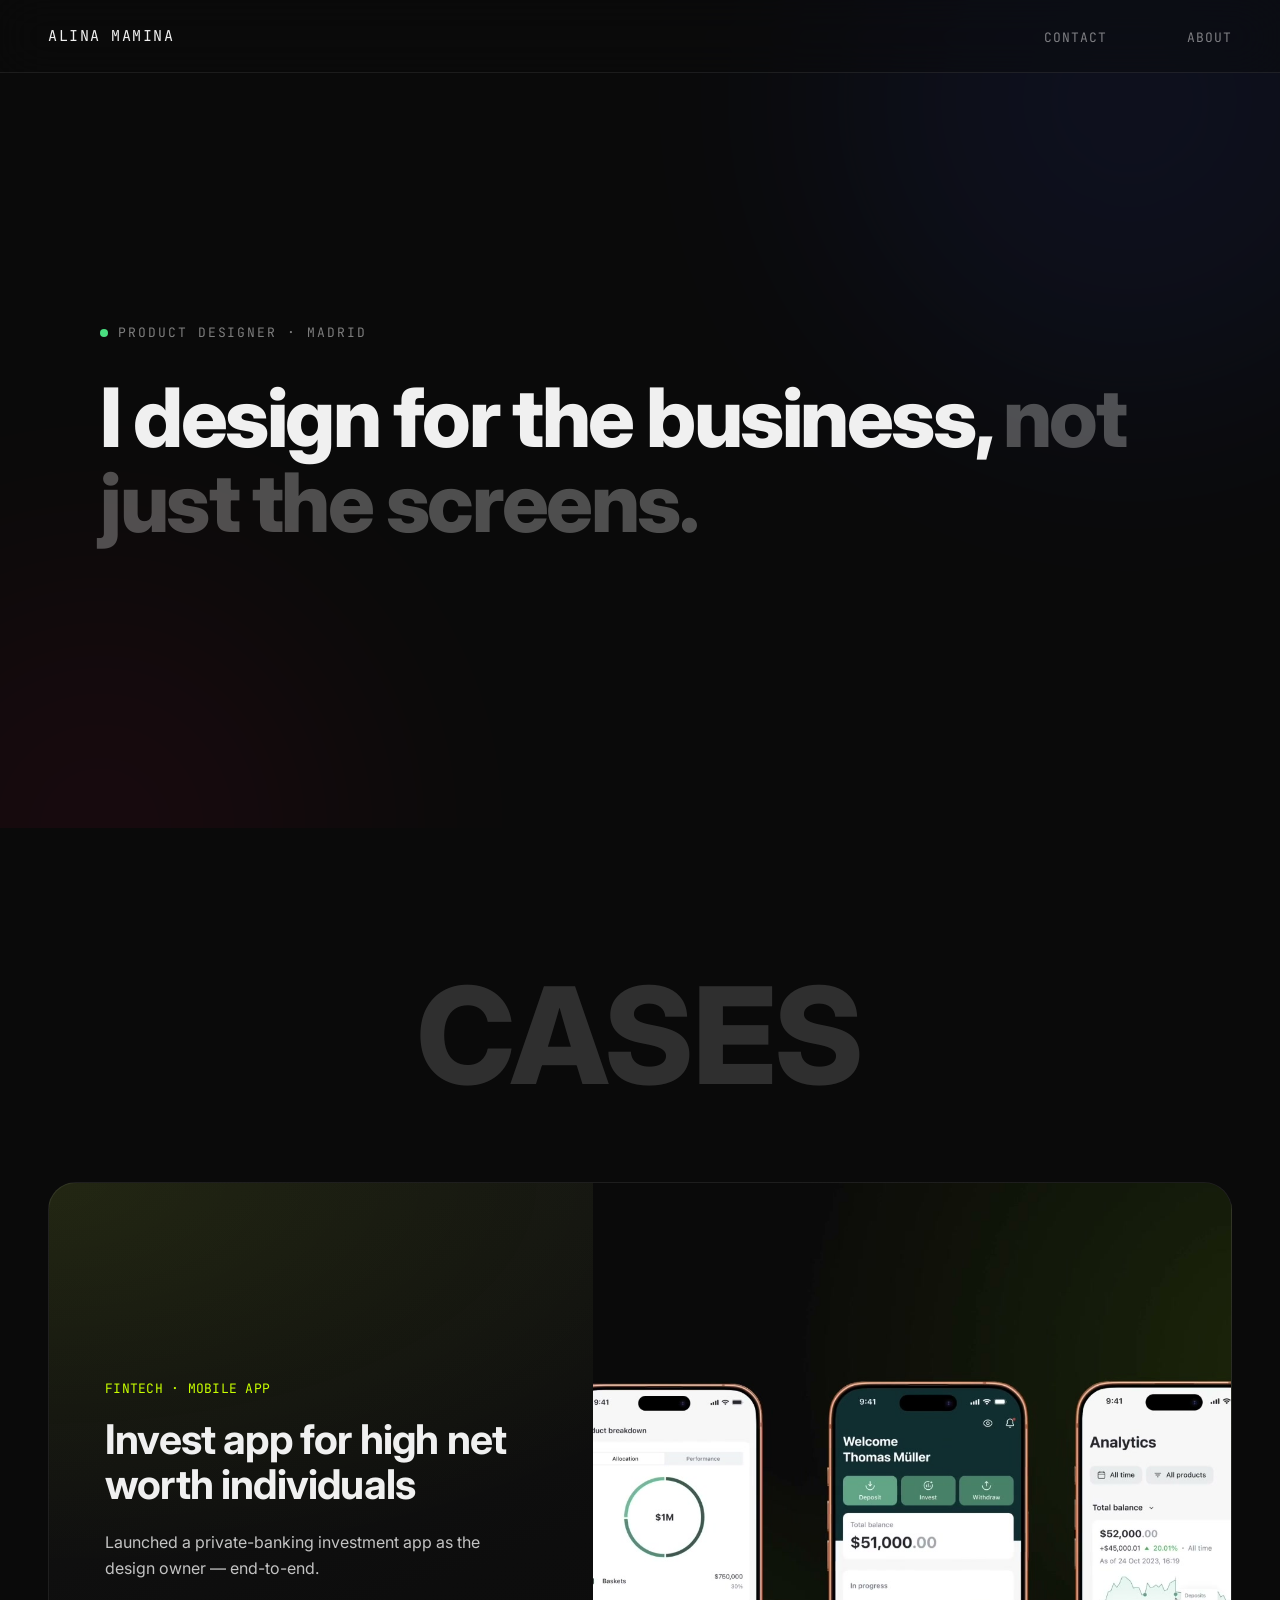
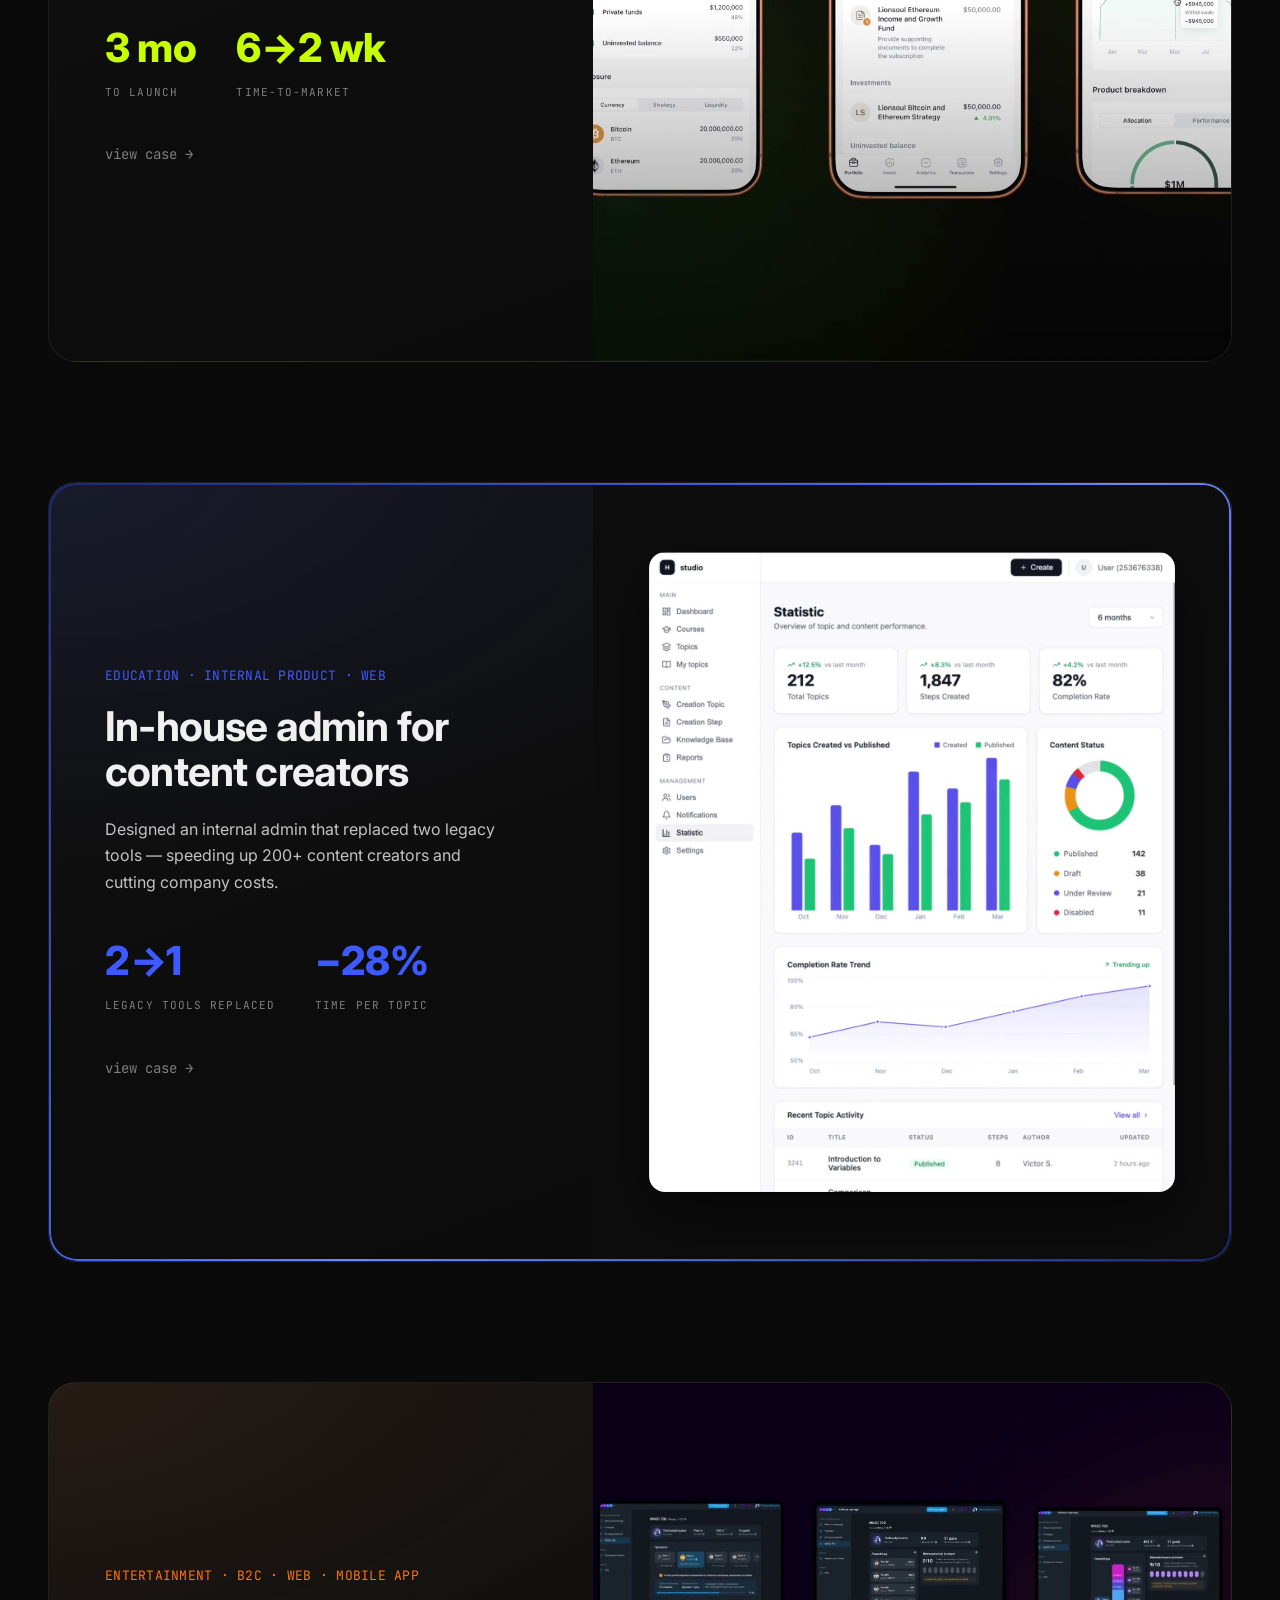
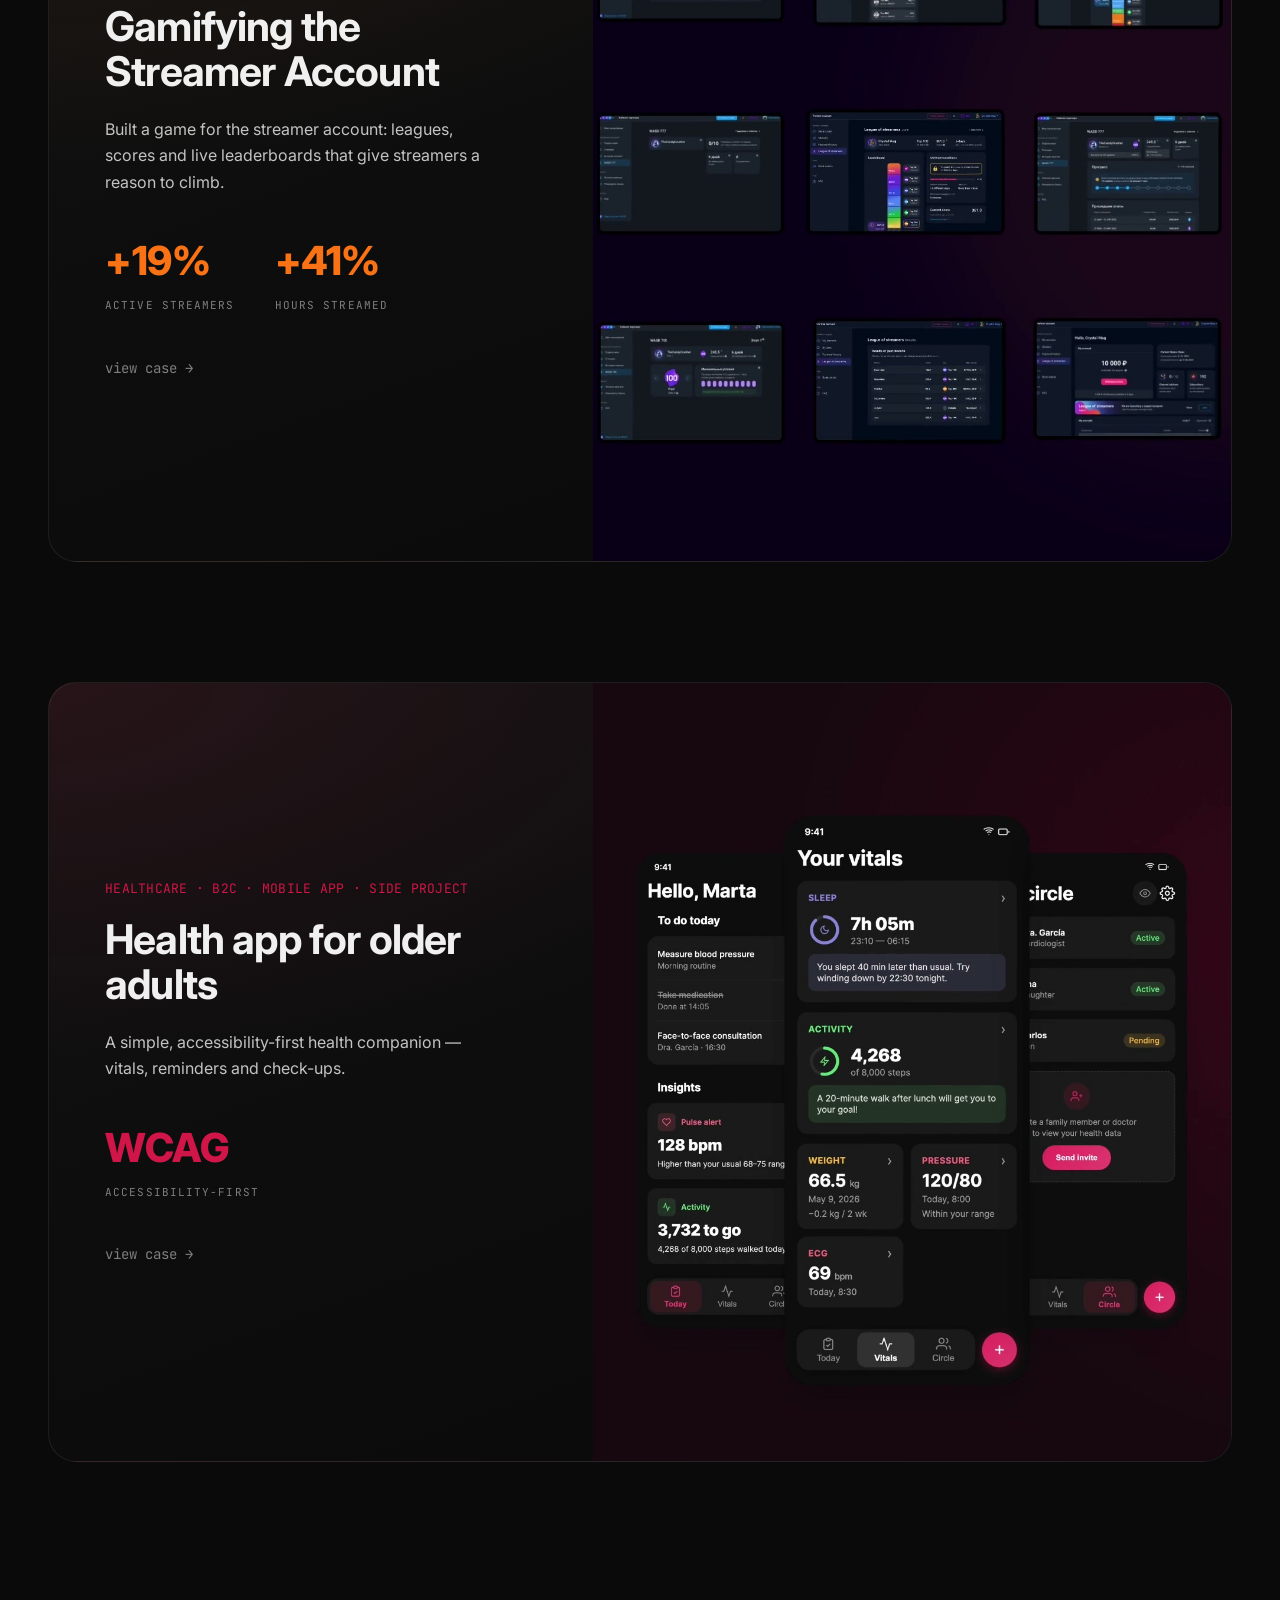
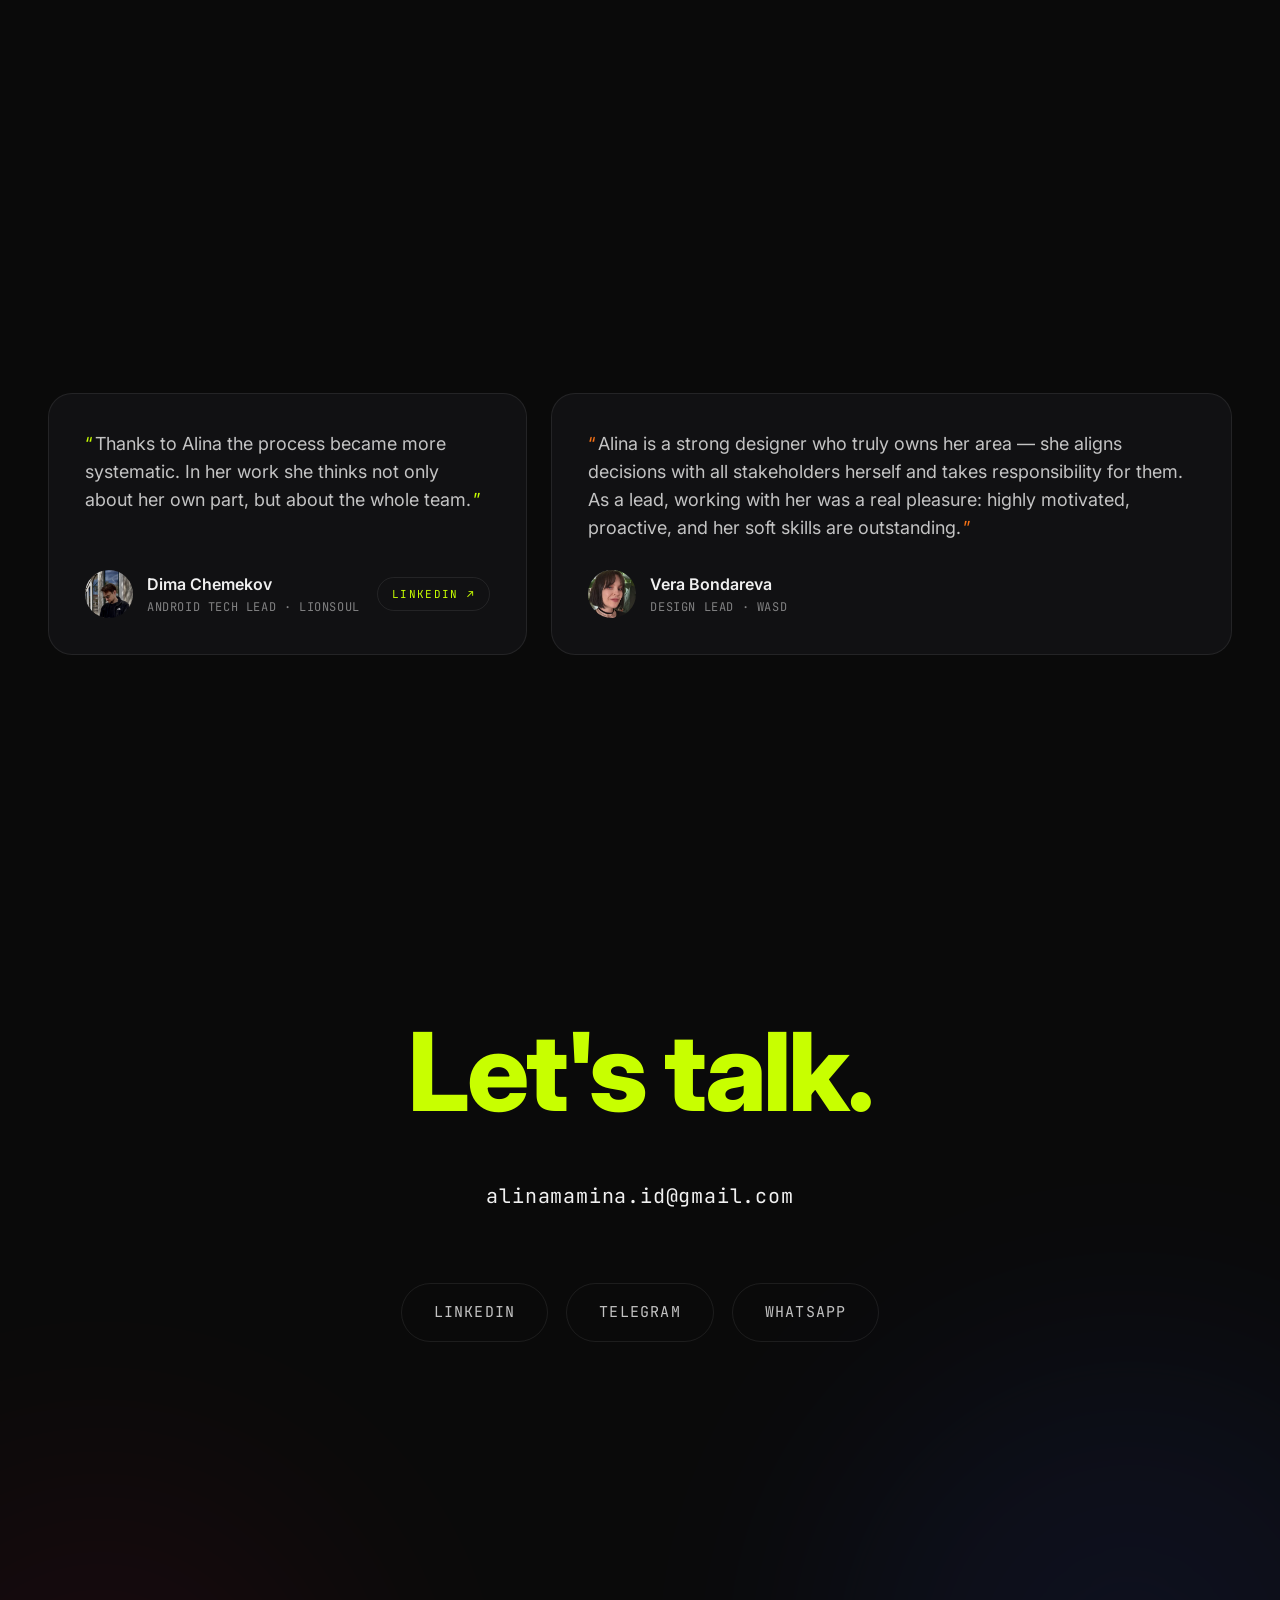
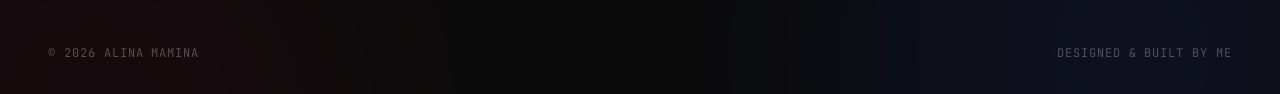
==== commit f8744cef: "Revert: restore time-to-market wording" ====
--- a/index.html
+++ b/index.html
@@ -235,7 +235,7 @@
           <p class="desc">Launched a private-banking investment app as the design owner — end-to-end.</p>
           <div class="stats">
             <div><div class="stat-num">3 mo</div><div class="stat-lbl">To launch</div></div>
-            <div><div class="stat-num">6→2 wk</div><div class="stat-lbl">Delivery time</div></div>
+            <div><div class="stat-num">6→2 wk</div><div class="stat-lbl">Time-to-market</div></div>
           </div>
           <span class="cta">view case <span class="arrow">→</span></span>
         </div>
